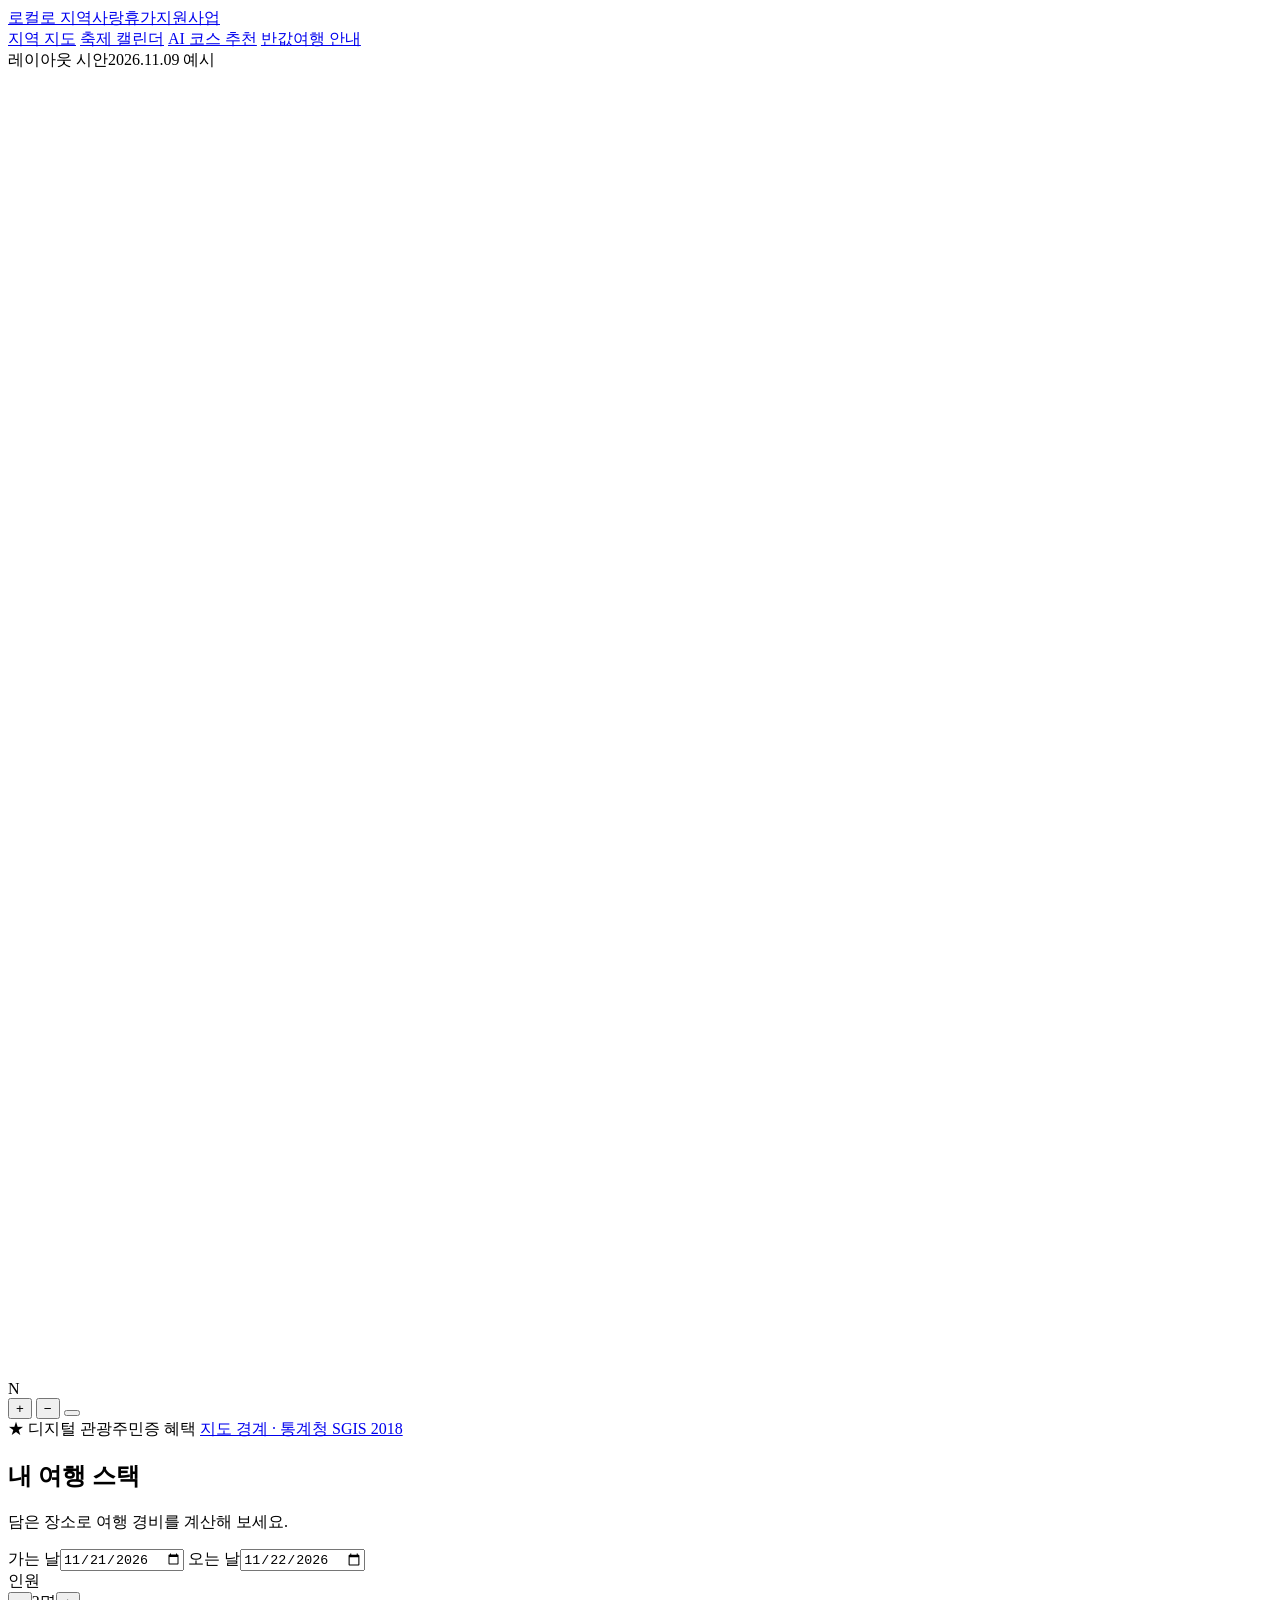
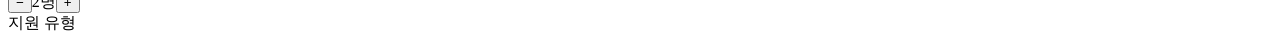
==== index.html @ 5d589da8 "Initialize Localo site" ====
<!doctype html>
<html lang="ko">
<head>
  <meta charset="utf-8">
  <meta name="viewport" content="width=device-width, initial-scale=1">
  <meta name="description" content="지역사랑휴가지원사업 대상 지역을 둘러보고 여행 경비를 계산하는 로컬로 레이아웃 시안">
  <title>로컬로 · 반값여행 지역 지도</title>
  <link rel="stylesheet" href="styles.css">
  <link rel="stylesheet" href="calendar.css">
  <script defer src="regions.js"></script>
  <script defer src="map-data.js"></script>
  <script defer src="calendar.js"></script>
  <script defer src="app.js"></script>
</head>
<body>
  <header class="site-header">
    <a class="brand" href="#map" aria-label="로컬로 홈">
      <span class="brand-mark" aria-hidden="true"><span></span></span>
      <span class="brand-name">로컬로</span>
      <span class="brand-caption">지역사랑휴가지원사업</span>
    </a>
    <nav class="navigation" aria-label="주 메뉴">
      <a href="#map" data-page="map" aria-current="page">지역 지도</a>
      <a href="#calendar" data-page="calendar">축제 캘린더</a>
      <a href="#route" data-page="route">AI 코스 추천</a>
      <a href="#guide" data-page="guide">반값여행 안내</a>
    </nav>
    <div class="header-note"><span class="draft">레이아웃 시안</span><span>2026.11.09 예시</span></div>
  </header>

  <main class="workspace" id="workspace">
    <aside class="panel region-panel" aria-label="지역과 장소">
      <div class="region-scroll" id="region-pane" tabindex="0"></div>
      <section class="tray" id="tray" aria-labelledby="tray-title"></section>
    </aside>

    <section class="panel center-panel" id="map-panel" aria-labelledby="map-title">
      <header class="map-header" id="map-header"></header>
      <div class="map-stage" id="map-stage">
        <div class="map-scene" id="map-scene">
          <svg class="map-geometry" id="map-geometry" viewBox="0 0 620 640" aria-hidden="true"></svg>
          <div class="map-markers" id="map-markers"></div>
        </div>
        <div class="compass" aria-hidden="true"><span>N</span><span class="compass-needle"></span></div>
        <div class="map-controls" aria-label="지도 크기 조절">
          <button type="button" data-action="zoom-in" aria-label="지도 확대">+</button>
          <button type="button" data-action="zoom-out" aria-label="지도 축소">−</button>
          <button type="button" data-action="reset-map" aria-label="전국 지도"><span class="icon-holder" data-icon="focus"></span></button>
        </div>
      </div>
      <footer class="map-footer">
        <span><span class="tourism-star" aria-hidden="true">★</span> 디지털 관광주민증 혜택</span>
        <a href="https://github.com/southkorea/southkorea-maps/blob/master/kostat/2018/json/LICENSE.md" target="_blank" rel="noreferrer">지도 경계 · 통계청 SGIS 2018</a>
      </footer>
    </section>

    <section class="panel trip-panel" id="trip-panel" aria-labelledby="trip-title">
      <header class="trip-head">
        <div>
          <h2 id="trip-title">내 여행 스택</h2>
          <p>담은 장소로 여행 경비를 계산해 보세요.</p>
        </div>
        <span class="head-icon icon-holder" data-icon="bag"></span>
      </header>
      <div class="trip-scroll" id="trip-scroll">
        <div class="trip-fields">
          <label>가는 날<input type="date" id="start-date" value="2026-11-21" required></label>
          <label>오는 날<input type="date" id="end-date" value="2026-11-22" min="2026-11-21" required></label>
          <div><span class="field-label">인원</span><div class="stepper"><button type="button" data-action="people" data-delta="-1" aria-label="인원 줄이기">−</button><output id="people-label">2명</output><button type="button" data-action="people" data-delta="1" aria-label="인원 늘리기">+</button></div></div>
          <div><span class="field-label">지원 유형</span><div class="segmented" id="support-options" aria-label="지원 유형"></div></div>
        </div>
        <div id="trip-items"></div>
      </div>
      <div class="trip-summary" id="trip-summary" aria-live="polite"></div>
    </section>
  </main>

  <main class="secondary" id="secondary" hidden></main>
</body>
</html>
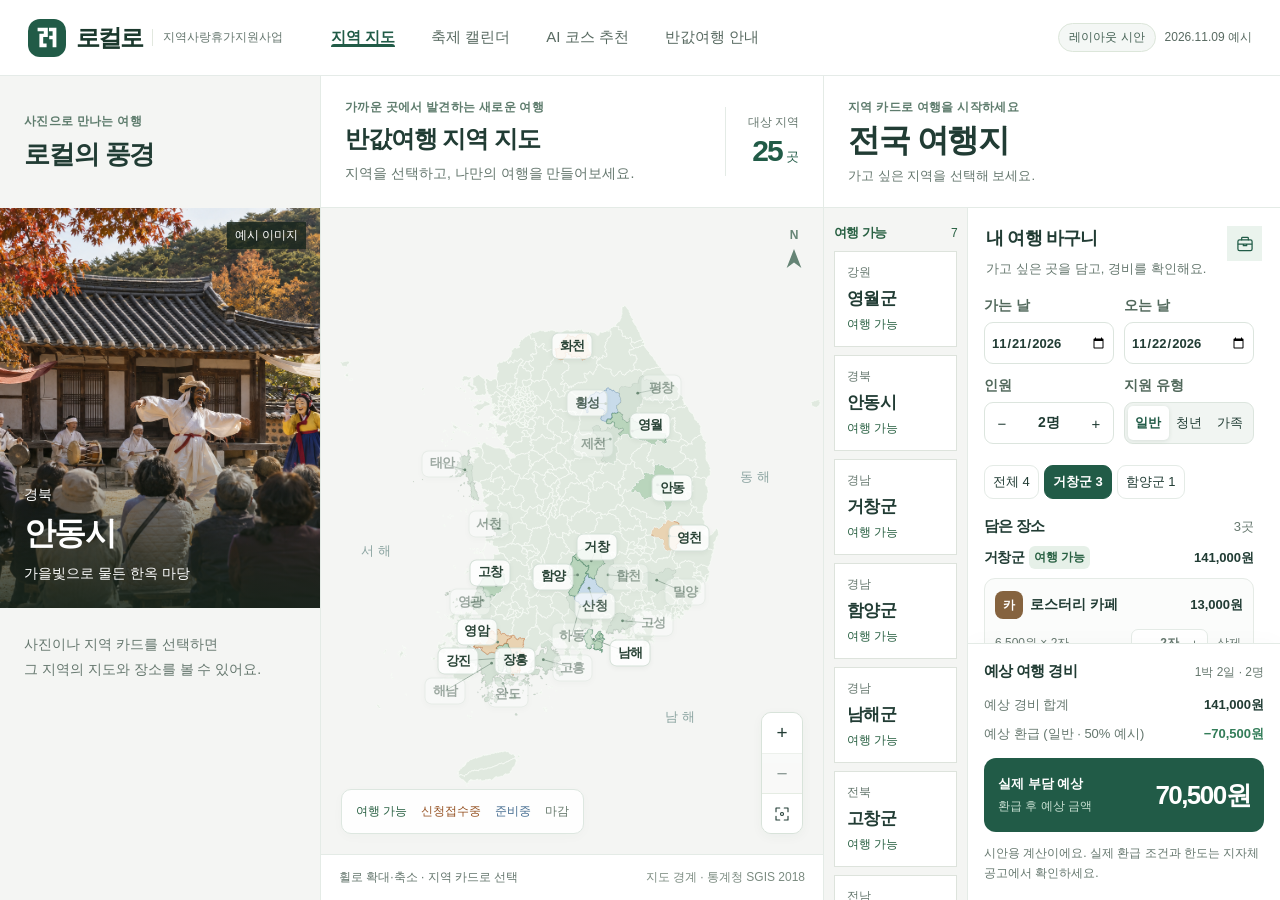
==== commit a1515acc: "Redesign regional map with photo panel and status-sorted destination cards Add map-only wheel zoom w" ====
--- a/index.html
+++ b/index.html
@@ -7,12 +7,15 @@
   <title>로컬로 · 반값여행 지역 지도</title>
   <link rel="stylesheet" href="styles.css">
   <link rel="stylesheet" href="calendar.css">
+  <link rel="stylesheet" href="map.css">
   <script defer src="regions.js"></script>
+  <script defer src="region-photos.js"></script>
   <script defer src="map-data.js"></script>
   <script defer src="calendar.js"></script>
   <script defer src="app.js"></script>
 </head>
-<body>
+<body data-page="map">
+  <a class="skip-link" href="#map-title">지도로 바로가기</a>
   <header class="site-header">
     <a class="brand" href="#map" aria-label="로컬로 홈">
       <span class="brand-mark" aria-hidden="true"><span></span></span>
@@ -29,9 +32,12 @@
   </header>
 
   <main class="workspace" id="workspace">
-    <aside class="panel region-panel" aria-label="지역과 장소">
-      <div class="region-scroll" id="region-pane" tabindex="0"></div>
-      <section class="tray" id="tray" aria-labelledby="tray-title"></section>
+    <aside class="panel photo-panel" aria-labelledby="photo-title">
+      <div class="photo-scroll" id="photo-scroll">
+        <header class="photo-heading"><span class="panel-eyebrow">사진으로 만나는 여행</span><h2 id="photo-title">로컬의 풍경</h2></header>
+        <div class="photo-gallery" id="photo-gallery"></div>
+        <div id="region-content"></div>
+      </div>
     </aside>
 
     <section class="panel center-panel" id="map-panel" aria-labelledby="map-title">
@@ -42,6 +48,12 @@
           <div class="map-markers" id="map-markers"></div>
         </div>
         <div class="compass" aria-hidden="true"><span>N</span><span class="compass-needle"></span></div>
+        <div class="map-legend" aria-label="지역 신청 상태">
+          <span class="travel">여행 가능</span>
+          <span class="open">신청접수중</span>
+          <span class="soon">준비중</span>
+          <span class="closed">마감</span>
+        </div>
         <div class="map-controls" aria-label="지도 크기 조절">
           <button type="button" data-action="zoom-in" aria-label="지도 확대">+</button>
           <button type="button" data-action="zoom-out" aria-label="지도 축소">−</button>
@@ -49,16 +61,23 @@
         </div>
       </div>
       <footer class="map-footer">
-        <span><span class="tourism-star" aria-hidden="true">★</span> 디지털 관광주민증 혜택</span>
+        <span>휠로 확대·축소 · 지역 카드로 선택</span>
         <a href="https://github.com/southkorea/southkorea-maps/blob/master/kostat/2018/json/LICENSE.md" target="_blank" rel="noreferrer">지도 경계 · 통계청 SGIS 2018</a>
       </footer>
     </section>
 
+    <section class="selected-region" id="selected-region" aria-labelledby="selected-region-name" aria-live="polite"></section>
+
+    <aside class="panel region-panel" aria-label="진행 상황별 지역 선택">
+      <div class="region-scroll" id="region-pane" tabindex="0"></div>
+    </aside>
+
     <section class="panel trip-panel" id="trip-panel" aria-labelledby="trip-title">
       <header class="trip-head">
         <div>
-          <h2 id="trip-title">내 여행 스택</h2>
-          <p>담은 장소로 여행 경비를 계산해 보세요.</p>
+          <span class="panel-eyebrow">나만의 여행 계획</span>
+          <h2 id="trip-title">내 여행 바구니</h2>
+          <p>가고 싶은 곳을 담고, 경비를 확인해요.</p>
         </div>
         <span class="head-icon icon-holder" data-icon="bag"></span>
       </header>
@@ -66,10 +85,11 @@
         <div class="trip-fields">
           <label>가는 날<input type="date" id="start-date" value="2026-11-21" required></label>
           <label>오는 날<input type="date" id="end-date" value="2026-11-22" min="2026-11-21" required></label>
-          <div><span class="field-label">인원</span><div class="stepper"><button type="button" data-action="people" data-delta="-1" aria-label="인원 줄이기">−</button><output id="people-label">2명</output><button type="button" data-action="people" data-delta="1" aria-label="인원 늘리기">+</button></div></div>
-          <div><span class="field-label">지원 유형</span><div class="segmented" id="support-options" aria-label="지원 유형"></div></div>
+          <div><span class="field-label" id="people-title">인원</span><div class="stepper" role="group" aria-labelledby="people-title"><button type="button" data-action="people" data-delta="-1" aria-label="인원 줄이기">−</button><output id="people-label">2명</output><button type="button" data-action="people" data-delta="1" aria-label="인원 늘리기">+</button></div></div>
+          <div><span class="field-label">지원 유형</span><div class="segmented" id="support-options" role="group" aria-label="지원 유형"></div></div>
         </div>
         <div id="trip-items"></div>
+        <section class="tray" id="tray" aria-labelledby="tray-title"></section>
       </div>
       <div class="trip-summary" id="trip-summary" aria-live="polite"></div>
     </section>
--- a/styles.css
+++ b/styles.css
@@ -0,0 +1,250 @@
+:root {
+  color-scheme: light;
+  font-family: "Pretendard", "Apple SD Gothic Neo", "Malgun Gothic", sans-serif;
+  color: #20332c;
+  background: #f1f3ee;
+  --ink: #20332c;
+  --muted: #586a61;
+  --green: #235542;
+  --line: #e2e8df;
+  --surface: #fff;
+  --food: #a95131;
+  --stay: #4a668e;
+  --cafe: #85633f;
+  --spot: #377259;
+}
+
+* { box-sizing: border-box; }
+body { margin: 0; min-width: 320px; }
+button, input, select { font: inherit; }
+button, a, input, select { -webkit-tap-highlight-color: transparent; }
+button { cursor: pointer; color: inherit; }
+button:disabled { cursor: default; opacity: .48; }
+a { color: inherit; text-decoration: none; }
+button:focus-visible, a:focus-visible, input:focus-visible, select:focus-visible, [tabindex]:focus-visible {
+  outline: 2px solid #377c5e;
+  outline-offset: 3px;
+}
+[hidden] { display: none !important; }
+h1, h2, h3, p { margin: 0; }
+h1, h2, h3 { letter-spacing: -.05em; }
+.icon-holder { display: inline-grid; place-items: center; flex: none; }
+.icon-holder svg { width: 18px; height: 18px; display: block; }
+
+.site-header {
+  min-height: 68px; padding: 0 23px; display: flex; align-items: center; gap: 35px;
+  background: var(--surface); border-bottom: 1px solid var(--line);
+}
+.brand { display: flex; align-items: center; gap: 9px; flex: none; }
+.brand-mark { display: grid; place-items: center; width: 34px; height: 34px; border-radius: 8px; background: var(--green); }
+.brand-mark span { width: 20px; height: 23px; background: #fff; clip-path: polygon(3% 8%, 54% 8%, 54% 48%, 31% 48%, 31% 76%, 48% 76%, 48% 92%, 12% 92%, 12% 34%, 34% 34%, 34% 23%, 3% 23%, 3% 8%, 97% 8%, 97% 92%, 78% 92%, 78% 58%, 61% 58%, 61% 42%, 78% 42%, 78% 23%, 60% 23%, 60% 8%); }
+.brand-name { color: #1b392d; font-size: 21px; font-weight: 800; letter-spacing: -.085em; }
+.brand-caption { border-left: 1px solid var(--line); padding-left: 10px; color: var(--muted); font-size: 12px; }
+.navigation { display: flex; align-items: center; gap: 3px; }
+.navigation a { padding: 9px 12px; border-radius: 8px; white-space: nowrap; color: var(--muted); font-size: 14px; }
+.navigation a:hover { background: #f1f5ef; }
+.navigation a[aria-current] { background: #e4eee6; color: #214f3c; font-weight: 700; }
+.header-note { margin-left: auto; display: flex; align-items: center; gap: 9px; color: var(--muted); white-space: nowrap; font-size: 12px; }
+.draft { border: 1px solid #dce6da; border-radius: 6px; background: #f4f7f1; color: #486457; padding: 4px 7px; font-weight: 700; }
+
+.workspace {
+  display: grid; grid-template-columns: minmax(240px, 270px) minmax(0, 1fr) minmax(292px, 320px);
+  gap: 12px; padding: 14px;
+  height: calc(100vh - 68px); min-height: 625px;
+}
+.panel { min-width: 0; min-height: 0; background: var(--surface); border: 1px solid #dee6dd; border-radius: 15px; overflow: hidden; }
+.region-panel, .trip-panel, .center-panel { display: flex; flex-direction: column; }
+.region-scroll, .trip-scroll { min-height: 0; flex: 1; overflow: auto; scrollbar-width: thin; scrollbar-color: #c5d1c8 transparent; }
+.region-top { padding: 17px 14px 10px; background: white; position: sticky; top: 0; z-index: 2; }
+.region-top h2, .trip-head h2 { font-size: 19px; line-height: 1.42; }
+.section-heading { display: flex; align-items: center; justify-content: space-between; gap: 8px; }
+.count-label { font-size: 13px; color: var(--muted); white-space: nowrap; }
+.count-label b { color: var(--green); }
+.filter-group { display: flex; flex-wrap: wrap; gap: 5px; margin-top: 11px; }
+.chip { display: inline-flex; align-items: center; gap: 5px; min-height: 30px; border: 1px solid var(--line); border-radius: 7px; padding: 4px 7px; background: #fff; white-space: nowrap; font-size: 13px; }
+.chip:hover { background: #f1f5ef; }
+.chip[aria-pressed="true"] { border-color: var(--green); color: var(--green); font-weight: 700; background: #eff5ef; }
+.status-dot { display: inline-block; flex: none; width: 7px; height: 7px; border-radius: 50%; background: var(--status); }
+.open { --status: #b76432; --status-text: #8c461e; --status-bg: #f8ede2; --map-fill: #efd6b9; }
+.soon { --status: #547ba8; --status-text: #3c648d; --status-bg: #edf3fa; --map-fill: #ccdced; }
+.closed { --status: #7b8a81; --status-text: #58685e; --status-bg: #eef1ee; --map-fill: #dce5da; }
+.region-list { padding: 1px 10px 12px 14px; }
+.province { margin: 8px 0 10px; }
+.province h3 { padding: 3px 4px; font-size: 13px; color: #64776a; }
+.region-row { display: flex; align-items: center; gap: 7px; text-align: left; width: 100%; min-height: 38px; border: 0; border-radius: 7px; padding: 5px 5px; background: transparent; }
+.region-row:hover { background: #f2f6f0; }
+.region-name { font-size: 14px; font-weight: 700; white-space: nowrap; letter-spacing: -.04em; }
+.tourism-star { color: #9a6c19; font-size: .8em; }
+.new-region { color: #64776a; white-space: nowrap; font-size: 11px; }
+.status-label { margin-left: auto; white-space: nowrap; color: var(--status-text); background: var(--status-bg); font-size: 11px; font-weight: 700; line-height: 1.4; border-radius: 5px; padding: 3px 5px; }
+.tray { border-top: 1px solid var(--line); padding: 12px 14px; background: #fafbf8; }
+.tray h2 { font-size: 15px; }
+.tray-content { display: flex; flex-direction: column; gap: 8px; margin-top: 9px; max-height: 108px; overflow: auto; scrollbar-width: thin; }
+.tray-row { display: grid; grid-template-columns: 50px minmax(0,1fr); align-items: start; gap: 6px; }
+.tray-region { background: #eaf0e8; border: 0; border-radius: 6px; padding: 4px; font-size: 12px; font-weight: 700; white-space: nowrap; }
+.tray-region:hover { background: #dbeadf; }
+.tray-region span { color: var(--green); }
+.tray-places { display: flex; flex-wrap: wrap; gap: 4px; }
+.tray-place { display: inline-flex; align-items: center; gap: 4px; border: 1px solid var(--line); border-radius: 5px; padding: 1px 2px 1px 5px; background: #fff; white-space: nowrap; font-size: 11px; }
+.tray-place button { border: 0; padding: 0 2px; background: transparent; color: var(--muted); font-size: 14px; }
+.place-dot { flex: none; width: 6px; height: 6px; border-radius: 50%; background: var(--category); }
+.food { --category: var(--food); }
+.stay { --category: var(--stay); }
+.cafe { --category: var(--cafe); }
+.spot { --category: var(--spot); }
+
+.map-header { flex: none; display: flex; align-items: center; justify-content: space-between; min-height: 70px; padding: 12px 17px; gap: 11px; border-bottom: 1px solid var(--line); }
+.map-header h1 { font-size: clamp(19px, 2vw, 24px); line-height: 1.26; }
+.map-header p { margin-top: 4px; color: var(--muted); font-size: 13px; }
+.map-badge { border-radius: 8px; background: #edf4eb; border: 1px solid #e2eae0; padding: 7px 9px; white-space: nowrap; color: var(--green); font-size: 13px; }
+.map-badge b { font-size: 16px; }
+.map-stage { container-type: size; position: relative; overflow: hidden; min-height: 0; flex: 1; background-color: #edf3f0; background-image: radial-gradient(#d4e3da 0.7px, transparent 0.7px); background-size: 15px 15px; }
+.map-scene { position: absolute; top: 50%; left: 50%; width: min(100cqw, 96.875cqh); aspect-ratio: 620 / 640; transform: translate(-50%, -50%); }
+.map-geometry, .map-markers { position: absolute; inset: 0; width: 100%; height: 100%; overflow: visible; }
+.district { fill: #dfe8dc; stroke: #f5f8f3; stroke-width: .95; vector-effect: non-scaling-stroke; }
+.district.target { fill: var(--map-fill); stroke: var(--status); stroke-opacity: .53; stroke-width: 1; }
+.district.target.closed { stroke-opacity: .25; }
+.district.selected { fill: #c7dfce; stroke: #3d7357; stroke-opacity: 1; stroke-width: 1.7; }
+.map-lines { pointer-events: none; }
+.map-leader { stroke: #789586; stroke-width: 1; vector-effect: non-scaling-stroke; }
+.map-anchor { fill: #608170; }
+.sea-label { fill: #728b80; letter-spacing: .2em; font-size: 14px; }
+.map-marker {
+  position: absolute; transform: translate(-50%, -50%); display: flex; gap: 4px; align-items: center; min-height: 23px;
+  border: 1px solid #d5ded5; border-radius: 7px; padding: 2px 5px;
+  background: #fff; box-shadow: 0 2px 4px #2d5a3b13; white-space: nowrap;
+  font-size: 12px; line-height: 1.2; font-weight: 750; letter-spacing: -.05em;
+}
+.map-marker .status-dot { width: 6px; height: 6px; }
+.map-marker:hover, .map-marker:focus-visible { z-index: 3; border-color: var(--green); background: #f1f9f0; }
+.map-marker.active { border-color: #3b7659; background: #f5fcf4; z-index: 2; }
+.map-marker.place { min-height: 29px; padding: 3px 7px 3px 4px; }
+.map-marker.place .category-icon { width: 21px; height: 21px; }
+.area-label { position: absolute; top: 57%; left: 50%; transform: translateX(-50%); color: #658676; font-size: 20px; font-weight: 750; white-space: nowrap; }
+.compass { position: absolute; top: 14px; right: 16px; display: grid; justify-items: center; gap: 4px; color: #547265; font-weight: 750; font-size: 11px; }
+.compass-needle { width: 18px; height: 19px; background: #49705d; clip-path: polygon(50% 0, 91% 100%, 50% 71%, 9% 100%); }
+.map-controls { position: absolute; bottom: 12px; right: 12px; display: grid; border: 1px solid #d6e0d6; border-radius: 8px; overflow: hidden; box-shadow: 0 3px 9px #24493415; }
+.map-controls button { display: grid; place-items: center; width: 34px; height: 34px; font-size: 19px; border: 0; background: white; }
+.map-controls button + button { border-top: 1px solid #e5ece3; }
+.map-controls button:hover { background: #f1f7ef; }
+.map-controls button:focus-visible { outline-offset: -3px; }
+.map-footer { min-height: 36px; padding: 7px 12px; display: flex; justify-content: space-between; align-items: center; gap: 6px; border-top: 1px solid var(--line); color: var(--muted); font-size: 11px; }
+.map-footer a:hover { text-decoration: underline; }
+.mobile-details { display: none; }
+
+.trip-head { display: flex; justify-content: space-between; align-items: center; padding: 14px 13px 10px; }
+.trip-head p { margin-top: 3px; color: var(--muted); font-size: 12px; }
+.head-icon { width: 33px; height: 33px; border-radius: 8px; background: #edf4eb; color: var(--green); }
+.trip-scroll { padding: 1px 12px 13px; }
+.trip-fields { display: grid; grid-template-columns: repeat(2, minmax(0,1fr)); gap: 8px; margin-bottom: 13px; }
+.trip-fields label, .field-label { display: block; font-size: 13px; color: var(--muted); }
+.trip-fields input, .stepper, .segmented { border: 1px solid var(--line); border-radius: 7px; background: #fbfcfa; width: 100%; height: 34px; margin-top: 4px; }
+.trip-fields input { display: block; min-width: 0; padding: 3px 6px; color: var(--ink); font-size: 13px; }
+.stepper, .segmented { display: flex; align-items: center; justify-content: space-between; }
+.stepper button, .segmented button { border: none; background: transparent; min-height: 28px; border-radius: 5px; }
+.stepper button { width: 29px; font-size: 15px; }
+.stepper button:hover, .segmented button:hover { background: #ecf1e9; }
+.stepper output { font-size: 13px; font-weight: 750; white-space: nowrap; }
+.segmented { padding: 2px; }
+.segmented button { flex: 1; padding: 2px; font-size: 12px; }
+.segmented button[aria-pressed="true"] { background: var(--green); color: #fff; font-weight: 750; }
+.breakdown { display: flex; height: 6px; overflow: hidden; border-radius: 7px; background: #e8eee6; }
+.breakdown span { background: var(--category); }
+.category-totals { display: flex; gap: 5px 8px; flex-wrap: wrap; margin: 6px 0 11px; font-size: 11px; color: var(--muted); }
+.category-totals span { display: inline-flex; align-items: center; gap: 3px; white-space: nowrap; }
+.category-totals b { color: var(--ink); }
+.trip-tabs { display: flex; flex-wrap: wrap; gap: 4px; margin-bottom: 8px; }
+.trip-tabs .chip { font-size: 12px; }
+.trip-tabs .chip[aria-pressed="true"] { background: var(--green); color: #fff; }
+.basket-card { background: #f5f7f3; border: 1px solid var(--line); border-radius: 9px; padding: 8px; }
+.basket-card + .basket-card { margin-top: 7px; }
+.basket-card h3 { font-size: 14px; }
+.basket-heading { display: flex; align-items: center; justify-content: space-between; gap: 5px; margin-bottom: 6px; font-size: 13px; }
+.basket-heading .status-label { margin-left: 0; }
+.basket-item { background: white; border: 1px solid #e8ede6; border-radius: 7px; padding: 6px; }
+.basket-item + .basket-item { margin-top: 5px; }
+.item-title, .item-meta { display: flex; align-items: center; gap: 5px; font-size: 13px; }
+.item-title .item-price { margin-left: auto; white-space: nowrap; }
+.category-icon { display: inline-grid; place-items: center; width: 23px; height: 23px; flex: none; color: white; background: var(--category); border-radius: 6px; font-weight: 750; font-size: 12px; }
+.item-meta { margin-top: 5px; justify-content: space-between; color: var(--muted); font-size: 11px; gap: 3px; }
+.item-controls { display: flex; align-items: center; gap: 2px; }
+.stepper.mini { display: inline-flex; margin: 0; height: 24px; width: auto; gap: 3px; }
+.stepper.mini button { width: 20px; min-height: 18px; font-size: 13px; }
+.stepper.mini output { font-size: 11px; }
+.delete-item { border: none; background: none; color: var(--muted); padding: 2px 0 2px 3px; font-size: 11px; white-space: nowrap; }
+.delete-item:hover { color: #9a4632; }
+.trip-summary { flex: none; padding: 10px 12px; border-top: 1px solid var(--line); background: #fbfcfa; }
+.trip-summary dl, .region-facts dl { margin: 0; display: grid; gap: 5px; }
+.trip-summary dl > div, .region-facts dl > div { display: flex; justify-content: space-between; gap: 7px; font-size: 12px; }
+.trip-summary dt, .region-facts dt { color: var(--muted); }
+.trip-summary dd, .region-facts dd { margin: 0; text-align: right; font-weight: 700; }
+.trip-summary .discount { color: var(--green); }
+.total { display: flex; align-items: center; justify-content: space-between; padding: 8px 10px; margin-top: 8px; border-radius: 8px; background: #e7f0e7; color: #214f3c; font-size: 13px; }
+.total output { font-size: 22px; font-weight: 800; letter-spacing: -.06em; }
+.fine-print { margin-top: 6px; color: var(--muted); font-size: 11px; line-height: 1.5; }
+.empty { padding: 10px 0; font-size: 13px; color: var(--muted); line-height: 1.55; }
+
+.region-detail { padding: 14px; }
+.text-button { border: 0; background: transparent; padding: 4px 0; color: var(--green); font-size: 13px; font-weight: 700; }
+.text-button:hover { text-decoration: underline; }
+.detail-name { display: flex; align-items: center; gap: 6px; margin: 8px 0 3px; }
+.detail-name h2 { font-size: 23px; }
+.detail-name .status-label { margin-left: 0; }
+.detail-meta { color: var(--muted); font-size: 12px; }
+.region-facts { padding: 10px; margin-top: 11px; background: #f3f7f1; border: 1px solid #e1eadf; border-radius: 8px; }
+.region-facts h3 { font-size: 15px; margin-bottom: 7px; }
+.region-facts .text-button { display: inline-block; margin-top: 6px; }
+.places-heading { margin-top: 14px; }
+.places-heading h3 { font-size: 15px; }
+.place-row { display: flex; align-items: center; gap: 6px; padding: 8px 0; border-bottom: 1px solid var(--line); }
+.place-row.selected { background: #eef5ec; }
+.place-info { flex: 1; min-width: 0; }
+.place-info b { display: block; font-size: 13px; }
+.place-info span { font-size: 11px; color: var(--muted); }
+.place-add { flex: none; background: #eaf3e9; border: 1px solid #e0e9dc; color: var(--green); border-radius: 6px; padding: 4px 6px; font-size: 12px; white-space: nowrap; }
+.place-add:hover { background: #dcebdc; }
+
+.secondary { max-width: 970px; margin: 24px auto; padding: 0 15px 22px; }
+.secondary-header { padding: 23px; border: 1px solid var(--line); background: #e5eee4; border-radius: 14px; }
+.secondary-header h1 { font-size: 28px; }
+.secondary-header p { color: #4c6557; margin-top: 6px; line-height: 1.55; }
+.secondary-body { display: grid; gap: 9px; margin-top: 12px; }
+.secondary-card { background: white; border: 1px solid var(--line); border-radius: 10px; padding: 16px; }
+.secondary-card h2 { font-size: 18px; }
+.secondary-card p { margin-top: 7px; color: var(--muted); line-height: 1.6; }
+.secondary-card ol { padding-left: 24px; margin-bottom: 0; line-height: 1.8; }
+
+@media (max-width: 1080px) {
+  .site-header { gap: 14px; padding-inline: 13px; }
+  .brand-caption, .header-note > :last-child { display: none; }
+  .workspace { grid-template-columns: 225px minmax(0, 1fr) 270px; gap: 8px; padding: 9px; }
+  .new-region { display: none; }
+  .map-marker { font-size: 11px; gap: 3px; padding-inline: 4px; }
+}
+@media (max-width: 880px) {
+  .workspace { height: auto; min-height: 0; grid-template-columns: minmax(0, 1fr) minmax(0, 1fr); }
+  .center-panel { grid-column: 1 / -1; grid-row: 1; }
+  .map-stage { height: clamp(430px, 80vw, 610px); flex: none; }
+  .region-scroll { max-height: 460px; }
+  .trip-scroll { max-height: 390px; }
+  .mobile-details { display: inline-block; }
+}
+@media (max-width: 560px) {
+  .site-header { min-height: auto; flex-wrap: wrap; gap: 7px; padding: 8px 9px; }
+  .brand-mark { width: 30px; height: 30px; }
+  .navigation { order: 3; width: 100%; gap: 1px; justify-content: space-between; }
+  .navigation a { padding: 6px 5px; font-size: 12px; }
+  .workspace { grid-template-columns: minmax(0,1fr); gap: 7px; padding: 7px; }
+  .map-header { min-height: 58px; padding: 8px 9px; }
+  .map-header p { font-size: 12px; }
+  .map-stage { height: clamp(360px, 109vw, 460px); }
+  .map-marker { font-size: 10px; min-height: 17px; gap: 2px; }
+  .map-marker .status-dot { width: 5px; height: 5px; }
+  .map-controls { right: 6px; bottom: 7px; }
+  .map-controls button { height: 27px; width: 27px; }
+  .compass { right: 11px; }
+  .region-scroll { max-height: 350px; }
+}
+@media (max-width: 400px) {
+  .map-marker .tourism-star { display: none; }
+}
--- a/calendar.css
+++ b/calendar.css
@@ -0,0 +1,150 @@
+.secondary.calendar-page { max-width: 1280px; margin: 28px auto; padding: 0 20px 30px; }
+.calendar-intro { display: flex; align-items: end; justify-content: space-between; gap: 8px 18px; margin-bottom: 20px; }
+.calendar-intro h1 { font-size: clamp(26px, 3.1vw, 36px); line-height: 1.2; }
+.calendar-intro .calendar-demo { flex: none; color: var(--muted); font-size: 12px; line-height: 1.5; }
+.calendar-layout { display: grid; grid-template-columns: minmax(0, 1fr) minmax(256px, 314px); gap: 15px; align-items: start; }
+.calendar-board, .calendar-details { min-width: 0; border: 1px solid var(--line); border-radius: 14px; background: white; }
+.calendar-board { container-type: inline-size; }
+.calendar-header { padding: 15px 16px 12px; border-bottom: 1px solid var(--line); }
+.calendar-toolbar, .calendar-month, .calendar-month-buttons, .calendar-filters, .calendar-types { display: flex; align-items: center; }
+.calendar-toolbar { justify-content: space-between; gap: 8px; }
+.calendar-month { gap: 12px; }
+.calendar-month h2 { font-size: clamp(18px, 2.1vw, 25px); white-space: nowrap; }
+.calendar-month-buttons { gap: 4px; }
+.calendar-month-buttons button {
+  display: grid; place-items: center; width: 34px; height: 32px;
+  border: 1px solid var(--line); border-radius: 7px; background: white;
+}
+.calendar-month-buttons button:hover, .calendar-today:hover { background: #edf4ec; }
+.calendar-chevron { width: 7px; height: 7px; border-left: 1.5px solid currentColor; border-bottom: 1.5px solid currentColor; transform: translateX(1px) rotate(45deg); }
+.calendar-chevron.next { transform: translateX(-1px) rotate(225deg); }
+.calendar-today { padding-inline: 11px; }
+.calendar-filters { justify-content: space-between; flex-wrap: wrap; gap: 8px 16px; margin-top: 12px; }
+.calendar-region { display: flex; gap: 6px; align-items: center; font-size: 13px; font-weight: 700; }
+.calendar-region select {
+  appearance: none; min-width: 123px; min-height: 33px; padding: 4px 25px 4px 8px;
+  border: 1px solid var(--line); border-radius: 7px; background-color: #fbfcfa;
+  background-image: linear-gradient(45deg, transparent 50%, #52695c 50%), linear-gradient(135deg, #52695c 50%, transparent 50%);
+  background-position: right 12px center, right 8px center; background-size: 4px 4px; background-repeat: no-repeat;
+  color: var(--ink); font-weight: 400;
+}
+.calendar-types { flex-wrap: wrap; gap: 5px; }
+.application { --cal-tone: #54745e; --cal-ink: #294133; --cal-fill: #e9efe8; --cal-line: #d0ddd0; --cal-band: #b9cdbb; }
+.travel { --cal-tone: #59738a; --cal-ink: #2c4155; --cal-fill: #ebeff3; --cal-line: #d0dbe4; --cal-band: #bfcedb; }
+.event { --cal-tone: #a77355; --cal-ink: #5f3a28; --cal-fill: #f6eee8; --cal-line: #e8d9ce; --cal-band: #dfc6b6; }
+.calendar-type {
+  display: inline-flex; align-items: center; gap: 5px; min-height: 32px; padding: 4px 7px;
+  border: 1px solid var(--line); border-radius: 7px; color: var(--muted); white-space: nowrap;
+  cursor: pointer; font-size: 13px;
+}
+.calendar-type:has(:checked) { border-color: var(--cal-line); background: var(--cal-fill); color: var(--cal-ink); }
+.calendar-type input { margin: 0; width: 14px; height: 14px; accent-color: var(--cal-tone); cursor: pointer; }
+
+.calendar-body {
+  --calendar-gutter: 12px;
+  --calendar-seam: #e5e1d9;
+  --calendar-band-top: 30px;
+  --calendar-band-bottom: 4px;
+  --calendar-day-size: calc((100cqw - 2 * var(--calendar-gutter) - 1px) / 7);
+  padding: 5px var(--calendar-gutter) var(--calendar-gutter);
+}
+.calendar-weekdays, .calendar-week, .calendar-week-bars { display: grid; grid-template-columns: repeat(7, minmax(0, 1fr)); gap: 0; }
+.calendar-grid { display: grid; gap: 0; border-block-start: 1px solid var(--calendar-seam); border-inline-start: 1px solid var(--calendar-seam); }
+.calendar-week { position: relative; }
+.calendar-weekdays { padding: 7px 0 7px 1px; color: var(--muted); font-size: 13px; font-weight: 700; text-align: center; }
+.calendar-weekdays span:first-child { color: #9c492b; }
+.calendar-weekdays span:last-child { color: #385e86; }
+.calendar-day, .calendar-blank {
+  position: relative; display: block; width: 100%; min-width: 0; min-height: 0; aspect-ratio: 1;
+  margin: 0; padding: 0; border: 0; border-radius: 0; background: #fbfaf6;
+  border-inline-end: 1px solid var(--calendar-seam); border-block-end: 1px solid var(--calendar-seam);
+}
+.calendar-blank { background: #f4f1eb; }
+.calendar-day { overflow: hidden; text-align: left; }
+.calendar-day:hover { background: #f4f4ed; }
+.calendar-day[aria-pressed="true"] { background: #edf2e9; box-shadow: inset 0 0 0 1px #6d8774; }
+.calendar-day:focus-visible { outline-offset: -3px; }
+.calendar-day-top { position: absolute; top: 5px; left: 5px; display: flex; align-items: center; gap: 3px; }
+.calendar-day-number {
+  min-width: 23px; width: fit-content; height: 23px; display: grid; place-items: center;
+  padding-inline: 3px; border-radius: 5px; color: var(--ink); font-size: 15px; font-weight: 800;
+  font-variant-numeric: tabular-nums;
+}
+.calendar-day[aria-current] .calendar-day-number { color: white; background: var(--green); }
+.calendar-event-start { width: 6px; height: 6px; border-radius: 50%; background: var(--cal-tone); }
+.calendar-week-bars {
+  position: absolute; z-index: 1; inset: var(--calendar-band-top) 0 auto;
+  width: 100%;
+  height: min(calc(var(--calendar-band-count) * 18px), max(0px, calc(var(--calendar-day-size) - var(--calendar-band-top) - var(--calendar-band-bottom))));
+  grid-template-rows: repeat(var(--calendar-band-count), minmax(0, 1fr));
+  pointer-events: none;
+}
+.calendar-band {
+  container: calendar-band / size;
+  display: flex; align-items: center; min-width: 0; min-height: 0; overflow: hidden;
+  padding: 0 5px; border-radius: 0; color: var(--cal-ink); background: var(--cal-band);
+  box-shadow: inset 0 -1px color-mix(in srgb, var(--cal-band), var(--cal-ink) 18%);
+}
+.calendar-band-label {
+  min-width: 0; overflow: hidden; text-overflow: ellipsis; white-space: nowrap; font-size: 12px; line-height: 1; font-weight: 700;
+}
+@container calendar-band (max-height: 15px) {
+  .calendar-band-label { font-size: 10px; }
+}
+@container calendar-band (max-height: 9px) {
+  .calendar-band-label { visibility: hidden; }
+}
+
+.calendar-details { overflow: hidden; }
+.calendar-detail-header { display: flex; align-items: baseline; justify-content: space-between; gap: 5px; padding: 15px; border-bottom: 1px solid var(--line); }
+.calendar-detail-header h2 { font-size: clamp(17px, 2vw, 21px); line-height: 1.25; }
+.calendar-detail-header > span { flex: none; color: var(--muted); font-size: 12px; }
+.calendar-detail-content { display: grid; gap: 15px; padding: 14px; }
+.calendar-detail-group h3 { display: flex; align-items: center; gap: 6px; font-size: 14px; color: var(--cal-ink); }
+.calendar-swatch { flex: none; width: 7px; height: 7px; border-radius: 50%; background: var(--cal-tone); }
+.calendar-detail-group ul, .calendar-tooltip ul { list-style: none; padding: 0; margin: 7px 0 0; display: grid; gap: 5px; }
+.calendar-detail-item { padding: 8px 9px; border: 1px solid var(--cal-line); border-radius: 8px; background: var(--cal-fill); }
+.calendar-detail-item.event { background: #fffaf5; }
+.calendar-detail-row { display: flex; align-items: baseline; justify-content: space-between; gap: 4px; }
+.calendar-detail-row h4 { margin: 0; font-size: 14px; line-height: 1.35; word-break: keep-all; }
+.calendar-phase { color: var(--cal-ink); font-size: 11px; font-weight: 750; text-align: right; }
+.calendar-period, .calendar-location, .calendar-empty { color: var(--muted); font-size: 13px; line-height: 1.5; margin-top: 3px; }
+.calendar-photo { position: relative; margin: 0 0 8px; }
+.calendar-photo img { display: block; width: 100%; height: auto; aspect-ratio: 16 / 9; object-fit: cover; border-radius: 5px; }
+.calendar-photo figcaption { position: absolute; right: 5px; bottom: 5px; background: #201b17db; color: white; border-radius: 4px; padding: 3px 5px; font-size: 10px; }
+
+.calendar-tooltip {
+  z-index: 10; position: fixed; width: min(270px, calc(100vw - 16px)); padding: 10px 12px;
+  border: 1px solid #d4e2d6; border-radius: 9px; background: #fff; box-shadow: 0 5px 20px #223b2e21;
+}
+.calendar-tooltip > strong { font-size: 14px; }
+.calendar-tooltip li { display: flex; align-items: baseline; gap: 7px; }
+.calendar-tooltip li div { display: grid; gap: 2px; }
+.calendar-tooltip li b { font-size: 12px; }
+.calendar-tooltip li div span, .calendar-tooltip p { color: var(--muted); font-size: 12px; }
+.calendar-tooltip p { margin-top: 6px; }
+
+@container (max-width: 750px) {
+  .calendar-body { --calendar-band-top: 26px; --calendar-band-bottom: 3px; }
+  .calendar-day-top { top: 4px; left: 4px; }
+  .calendar-day-number { min-width: 20px; height: 20px; font-size: 13px; }
+}
+@media (max-width: 760px) {
+  .secondary.calendar-page { margin: 18px auto; padding-inline: 10px; }
+  .calendar-layout { grid-template-columns: minmax(0, 1fr); gap: 9px; }
+  .calendar-intro { margin-bottom: 12px; }
+  .calendar-detail-item { max-width: 100%; }
+  .calendar-photo { max-width: 420px; }
+}
+@container (max-width: 420px) {
+  .calendar-header { padding: 10px 9px 8px; }
+  .calendar-body {
+    --calendar-gutter: 7px;
+    --calendar-band-top: 21px;
+    --calendar-band-bottom: 3px;
+  }
+  .calendar-day-top { top: 2px; left: 2px; gap: 2px; }
+  .calendar-day-number { min-width: 18px; height: 17px; font-size: 12px; }
+  .calendar-event-start { width: 5px; height: 5px; }
+  .calendar-type { font-size: 11px; padding-inline: 4px; gap: 2px; }
+}
--- a/map.css
+++ b/map.css
@@ -0,0 +1,321 @@
+/* The map workspace has its own visual system; other pages retain their styles. */
+body[data-page="map"] {
+  background: #f4f5f3;
+  color: #213c34;
+  -webkit-font-smoothing: antialiased;
+}
+
+.skip-link { position: fixed; z-index: 20; top: 8px; left: 16px; padding: 12px 18px; border-radius: 8px; background: #173f33; color: white; transform: translateY(-160%); }
+.skip-link:focus { transform: translateY(0); }
+body:not([data-page="map"]) .skip-link { display: none; }
+
+body[data-page="map"] .site-header { min-height: 76px; padding-inline: 28px; gap: 36px; border-color: #e5ebe8; }
+body[data-page="map"] .brand { gap: 10px; }
+body[data-page="map"] .brand-mark { width: 38px; height: 38px; border-radius: 12px; background: #215b47; }
+body[data-page="map"] .brand-name { font-size: 24px; }
+body[data-page="map"] .brand-caption { color: #65766e; }
+body[data-page="map"] .navigation { align-self: stretch; gap: 12px; }
+body[data-page="map"] .navigation a { display: flex; align-items: center; position: relative; padding: 0 12px; border-radius: 0; font-size: 15px; }
+body[data-page="map"] .navigation a[aria-current] { background: transparent; color: #215b47; }
+body[data-page="map"] .navigation a[aria-current]::after { content: ""; position: absolute; inset: auto 12px 0; height: 3px; border-radius: 3px 3px 0 0; background: #215b47; }
+body[data-page="map"] .navigation a:hover { background: #f6f9f7; }
+body[data-page="map"] .draft { border-radius: 20px; padding: 5px 10px; background: #f4f7f5; font-weight: 500; }
+
+.workspace {
+  --ink: #213c34;
+  --muted: #65776e;
+  --green: #215b47;
+  --line: #e4ebe6;
+  grid-template-columns: minmax(240px, 25vw) minmax(0, 1fr) 144px 312px;
+  grid-template-rows: 132px minmax(0, 1fr);
+  gap: 0;
+  padding: 0;
+  height: calc(100dvh - 76px);
+  min-height: 800px;
+}
+.workspace .panel { border: 0; border-radius: 0; box-shadow: none; }
+.workspace .photo-panel { grid-column: 1; grid-row: 1 / 3; }
+.workspace .center-panel { grid-column: 2; grid-row: 1 / 3; }
+.workspace .selected-region { grid-column: 3 / 5; grid-row: 1; }
+.workspace .region-panel { grid-column: 3; grid-row: 2; border-right: 1px solid var(--line); }
+.workspace .trip-panel { grid-column: 4; grid-row: 2; }
+.workspace .panel-eyebrow { display: block; margin-bottom: 7px; color: #5e7c6d; font-size: .75rem; font-weight: 700; letter-spacing: .025em; line-height: 1.5; }
+.workspace .panel-description { margin-top: 7px; color: var(--muted); font-size: .875rem; line-height: 1.6; word-break: keep-all; }
+.workspace h1, .workspace h2, .workspace h3, .workspace h4 { letter-spacing: -.045em; word-break: keep-all; }
+.workspace button { transition: background-color 140ms ease, border-color 140ms ease, box-shadow 140ms ease; }
+.workspace button:focus-visible, .workspace a:focus-visible, .workspace input:focus-visible { outline-color: #215b47; }
+.workspace .region-scroll, .workspace .trip-scroll { scrollbar-color: #cedbd2 transparent; scrollbar-gutter: stable; }
+.workspace .chip { min-height: 38px; padding: 7px 11px; border-radius: 9px; font-size: .875rem; }
+.workspace .chip[aria-pressed="true"] { background: var(--green); border-color: var(--green); color: #fff; }
+
+/* Photos and selected destination */
+.workspace .photo-panel { display: flex; min-width: 0; background: #f4f5f3; }
+.workspace .photo-scroll { flex: 1; min-height: 0; overflow: auto; scrollbar-width: thin; scrollbar-color: #ced4cc transparent; }
+.workspace .photo-heading { display: flex; flex-direction: column; justify-content: center; min-height: 132px; padding: 22px 24px; }
+.workspace .photo-heading h2 { font-size: 1.625rem; }
+.workspace .photo-gallery { display: grid; gap: 1px; }
+.workspace .promotion-photo { position: relative; display: block; width: 100%; overflow: hidden; padding: 0; border: 0; border-radius: 0; text-align: left; background: #28382e; color: #fff; }
+.workspace .promotion-photo img { display: block; width: 100%; aspect-ratio: 4 / 5; object-fit: cover; }
+.workspace .promotion-photo:focus-visible { outline-offset: -4px; outline-color: #fff; }
+.workspace .promotion-caption { position: absolute; inset: auto 0 0; display: grid; gap: 7px; padding: 55px 24px 24px; background: linear-gradient(transparent, #17251cdc); pointer-events: none; }
+.workspace .promotion-caption > span { font-size: .875rem; line-height: 1.5; }
+.workspace .promotion-caption strong { font-size: 2rem; letter-spacing: -.05em; }
+.workspace .photo-example { position: absolute; top: 14px; right: 14px; padding: 5px 8px; background: #17251ccc; font-size: .75rem; }
+.workspace .photo-placeholder { display: flex; flex-direction: column; justify-content: center; min-height: 330px; aspect-ratio: 4 / 5; padding: 28px; background: #e6e9e3; color: #647268; }
+.workspace .photo-placeholder > span { font-size: .875rem; }
+.workspace .photo-placeholder strong { margin-top: 12px; font-size: 1.375rem; line-height: 1.5; word-break: keep-all; }
+.workspace .photo-placeholder p { margin-top: 10px; font-size: .875rem; }
+.workspace .photo-intro { padding: 24px; color: var(--muted); font-size: .875rem; line-height: 1.8; }
+.workspace .selected-region { display: flex; align-items: center; justify-content: space-between; gap: 16px; min-width: 0; padding: 20px 24px; border-bottom: 1px solid var(--line); background: #fff; }
+.workspace .selected-region h2 { font-size: clamp(1.875rem, 2.5vw, 2.75rem); line-height: 1.2; }
+.workspace .selected-region .panel-eyebrow { margin-bottom: 5px; }
+.workspace .selected-region-meta { display: flex; margin-top: 8px; color: var(--muted); font-size: .8125rem; }
+.workspace .selected-region-meta .status-label { margin-left: 0; border-radius: 0; }
+.workspace .selected-region > .text-button { flex-shrink: 0; }
+
+/* Persistent destination cards, ordered by program status */
+.workspace .region-panel { background: #f4f5f3; }
+.workspace .region-scroll { padding: 16px 10px; scrollbar-gutter: auto; }
+.workspace .region-card-group + .region-card-group { margin-top: 22px; }
+.workspace .region-card-group h3 { display: flex; align-items: center; justify-content: space-between; gap: 5px; margin-bottom: 9px; color: var(--status-text); font-size: .8125rem; }
+.workspace .region-card-group h3 > span { font-size: .75rem; font-weight: 400; }
+.workspace .region-cards { display: grid; gap: 8px; }
+.workspace .region-card { display: flex; flex-direction: column; align-items: flex-start; gap: 6px; min-width: 0; min-height: 96px; padding: 12px; border: 1px solid #dde3dc; border-radius: 0; background: #fff; text-align: left; }
+.workspace .region-card strong { font-size: 1.0625rem; font-weight: 700; letter-spacing: -.04em; }
+.workspace .region-card-province { color: var(--muted); font-size: .75rem; }
+.workspace .region-card-status { color: var(--status-text); font-size: .75rem; }
+.workspace .region-card.closed { opacity: .55; }
+.workspace .region-card:hover, .workspace .region-card:focus-visible { opacity: 1; border-color: var(--green); background: #fff; }
+.workspace .region-card[aria-pressed="true"] { opacity: 1; border-color: var(--green); box-shadow: inset 3px 0 var(--green); background: #eaf2ec; }
+.workspace .count-label { font-size: .75rem; }
+.workspace .status-label { padding: 4px 7px; border-radius: 6px; font-size: .75rem; font-weight: 600; }
+.workspace .travel { --status: #397859; --status-text: #286042; --status-bg: #e6f0e8; --map-fill: #b9d5bc; }
+.workspace .open { --status: #b96b36; --status-text: #945021; --status-bg: #fcf0e3; --map-fill: #e9d3b2; }
+.workspace .soon { --status: #5b83a6; --status-text: #456c90; --status-bg: #edf3fa; --map-fill: #c8dbea; }
+.workspace .closed { --status: #93a497; --status-text: #64776a; --status-bg: #edf2ee; --map-fill: #d4e1d5; }
+.workspace .tray { margin-top: 22px; padding: 16px 0 0; background: transparent; }
+.workspace .tray h2 { font-size: .875rem; }
+.workspace .tray-content { gap: 12px; max-height: 130px; margin-top: 13px; }
+.workspace .tray-row { grid-template-columns: 52px minmax(0, 1fr); gap: 7px; }
+.workspace .tray-region { min-height: 30px; padding: 5px; border-radius: 7px; background: #e5efe8; }
+.workspace .tray-place { padding: 3px 3px 3px 6px; border-radius: 6px; font-size: .75rem; }
+.workspace .tray-place button { min-width: 24px; min-height: 24px; font-size: 1rem; }
+
+/* Map canvas */
+.workspace .center-panel { border-inline: 1px solid var(--line); }
+.workspace .map-header { min-height: 132px; gap: 12px; padding: 20px 24px; }
+.workspace .map-heading { min-width: 0; }
+.workspace .map-header h1 { font-size: clamp(1.4rem, 1.9vw, 1.875rem); font-weight: 800; line-height: 1.35; }
+.workspace .map-header p { margin-top: 7px; font-size: .875rem; line-height: 1.55; word-break: keep-all; }
+.workspace .map-header-actions { display: flex; gap: 6px; flex-shrink: 0; }
+.workspace .map-badge { display: grid; gap: 3px; flex-shrink: 0; min-width: 74px; padding: 7px 0 7px 18px; border: 0; border-left: 1px solid var(--line); border-radius: 0; background: transparent; text-align: right; font-size: .8125rem; }
+.workspace .map-badge > span:first-child { color: var(--muted); font-size: .75rem; }
+.workspace .map-badge b { margin-right: 4px; font-size: 1.875rem; line-height: 1.15; letter-spacing: -.06em; }
+.workspace .map-stage { background: #f4f5f3; }
+.workspace .district { fill: #e0e9df; stroke: #f8fbf7; stroke-width: .8; }
+.workspace .district.target { fill: var(--map-fill); stroke: var(--status); stroke-width: 1; }
+.workspace .district.selected { fill: #b8d7bf; stroke: #3d7357; stroke-width: 1.8; }
+.workspace .map-leader { stroke: #8ca393; stroke-opacity: .8; }
+.workspace .map-anchor { fill: #6c8b76; }
+.workspace .sea-label { position: absolute; transform: translate(-50%, -50%); color: #8ba4a1; font-size: 13px; letter-spacing: .35em; white-space: nowrap; pointer-events: none; user-select: none; }
+.workspace .map-marker { min-height: 27px; padding: 4px 7px; gap: 4px; border: 1px solid #cedbd1; border-radius: 7px; box-shadow: 0 2px 5px #2343310d; color: #2a4437; font-size: .8125rem; font-weight: 700; letter-spacing: -.04em; }
+.workspace .map-marker:hover, .workspace .map-marker:focus-visible, .workspace .map-marker.active { border-color: var(--green); background: #fff; box-shadow: 0 3px 10px #23433126; }
+.workspace .map-marker[data-action="region"] { background: rgb(255 255 255 / .82); border-color: rgb(206 219 209 / .82); transition: opacity 140ms ease, color 140ms ease, background-color 140ms ease, border-color 140ms ease, box-shadow 140ms ease; }
+.workspace .map-marker.soon { background: rgb(255 255 255 / .65); border-color: rgb(206 219 209 / .65); color: rgb(42 68 55 / .8); }
+.workspace .map-marker.closed { opacity: .42; }
+.workspace .map-marker[data-action="region"]:is(:hover, :focus-visible) { opacity: 1; color: #2a4437; background: #fff; border-color: var(--green); z-index: 3; }
+.workspace .map-marker.place { min-height: 38px; padding: 6px 10px 6px 6px; gap: 7px; font-size: .875rem; }
+.workspace .map-marker.place.active { background: #e6f2e9; }
+.workspace .compass { top: 20px; right: 20px; gap: 7px; color: #658475; font-size: .75rem; }
+.workspace .compass-needle { background: #658475; }
+.workspace .map-legend { position: absolute; bottom: 20px; left: 20px; display: flex; flex-wrap: wrap; gap: 14px; max-width: calc(100% - 96px); padding: 11px 14px; border: 1px solid #dde7e0; border-radius: 10px; background: #ffffffed; box-shadow: 0 3px 12px #23433106; }
+.workspace .map-legend > span { display: inline-flex; align-items: center; padding: 2px 0; color: var(--status-text); font-size: .75rem; }
+.workspace .map-controls { right: 20px; bottom: 20px; border-color: #d8e3da; border-radius: 10px; box-shadow: 0 3px 12px #2343310a; }
+.workspace .map-controls button { width: 40px; height: 40px; }
+.workspace .map-footer { min-height: 46px; padding: 12px 18px; gap: 10px; flex-wrap: wrap; font-size: .75rem; }
+.workspace .map-footer a { color: #7b8b80; }
+
+/* Trip planner */
+.workspace .trip-head { align-items: flex-start; gap: 8px; padding: 18px; }
+.workspace .trip-head .panel-eyebrow { display: none; }
+.workspace .trip-head h2 { font-size: 1.125rem; }
+.workspace .trip-head p { margin-top: 7px; font-size: .8125rem; line-height: 1.6; word-break: keep-all; }
+.workspace .head-icon { width: 35px; height: 35px; margin-top: 0; border-radius: 0; background: #eaf3ed; }
+.workspace .head-icon svg { width: 20px; height: 20px; }
+.workspace .trip-scroll { padding: 0 16px 18px; }
+.workspace .trip-fields { gap: 13px 10px; margin-bottom: 21px; }
+.workspace .trip-fields label, .workspace .field-label { font-size: .875rem; font-weight: 600; color: #52695c; }
+.workspace .trip-fields input, .workspace .trip-fields .stepper, .workspace .segmented { height: 42px; margin-top: 7px; border-color: #dce5de; border-radius: 9px; background: #fff; }
+.workspace .trip-fields input { padding: 6px; font-size: .8125rem; font-variant-numeric: tabular-nums; }
+.workspace .trip-fields .stepper button { width: 34px; min-height: 36px; }
+.workspace .stepper output { font-size: .875rem; }
+.workspace .segmented { padding: 3px; background: #f1f5f2; }
+.workspace .segmented button { min-height: 34px; font-size: .8125rem; }
+.workspace .segmented button[aria-pressed="true"] { background: white; color: var(--green); box-shadow: 0 1px 4px #244e3420; }
+.workspace .breakdown { height: 5px; }
+.workspace .category-totals { display: grid; grid-template-columns: repeat(2, minmax(0, 1fr)); gap: 7px 9px; margin: 11px 0 17px; font-size: .75rem; }
+.workspace .category-totals span { gap: 4px; }
+.workspace .category-totals b { margin-left: auto; font-size: .75rem; font-weight: 600; font-variant-numeric: tabular-nums; }
+.workspace .cost-details { margin-top: 18px; border-top: 1px solid var(--line); }
+.workspace .cost-details summary { display: flex; align-items: center; justify-content: space-between; min-height: 44px; color: var(--muted); cursor: pointer; font-size: .8125rem; list-style: none; }
+.workspace .cost-details summary::-webkit-details-marker { display: none; }
+.workspace .cost-details summary::after { content: "+"; font-size: 1.125rem; }
+.workspace .cost-details[open] summary::after { content: "−"; }
+.workspace .cost-details summary:focus-visible { outline: 2px solid var(--green); outline-offset: 2px; }
+.workspace .cost-details .category-totals { margin-bottom: 0; }
+.workspace .trip-tabs { gap: 5px; margin-bottom: 18px; }
+.workspace .trip-tabs .chip { min-height: 34px; padding: 5px 8px; font-size: .8125rem; }
+.workspace .basket-section-heading { display: flex; justify-content: space-between; align-items: center; margin: 0 0 10px; }
+.workspace .basket-section-heading h3 { font-size: .9375rem; }
+.workspace .basket-section-heading > span { color: var(--muted); font-size: .8125rem; }
+.workspace .basket-card { padding: 0; border: 0; border-radius: 0; background: transparent; }
+.workspace .basket-card + .basket-card { margin-top: 20px; }
+.workspace .basket-heading { flex-wrap: wrap; gap: 5px; margin-bottom: 9px; font-size: .8125rem; }
+.workspace .basket-heading h4 { margin: 0; font-size: .875rem; }
+.workspace .basket-heading > strong { margin-left: auto; font-size: .8125rem; }
+.workspace .basket-heading .status-label { padding: 3px 5px; font-size: .75rem; }
+.workspace .basket-item { padding: 12px 10px; border: 1px solid #e5ebe6; border-radius: 11px; background: #fbfcfb; }
+.workspace .basket-item + .basket-item { margin-top: 8px; }
+.workspace .item-title { display: grid; grid-template-columns: 28px minmax(0, 1fr) auto; gap: 7px; font-size: .875rem; }
+.workspace .item-title strong { min-width: 0; line-height: 1.4; word-break: keep-all; overflow-wrap: anywhere; font-weight: 600; }
+.workspace .item-title .item-price { font-size: .8125rem; font-variant-numeric: tabular-nums; }
+.workspace .category-icon { width: 28px; height: 28px; border-radius: 8px; font-size: .75rem; }
+.workspace .item-meta { align-items: flex-start; gap: 6px; flex-wrap: wrap; margin-top: 10px; font-size: .75rem; }
+.workspace .item-meta > span { line-height: 28px; }
+.workspace .item-controls { margin-left: auto; gap: 7px; }
+.workspace .stepper.mini { height: 29px; border-radius: 7px; background: white; }
+.workspace .stepper.mini button { width: 25px; min-height: 25px; }
+.workspace .stepper.mini output { font-size: .75rem; }
+.workspace .delete-item { min-height: 29px; padding: 2px; font-size: .75rem; }
+.workspace .trip-summary { padding: 18px 16px 16px; background: #fff; box-shadow: 0 -5px 18px #233f3304; }
+.workspace .summary-heading { display: flex; justify-content: space-between; align-items: baseline; gap: 6px; margin-bottom: 14px; }
+.workspace .summary-heading h3 { font-size: .9375rem; }
+.workspace .summary-heading > span { color: var(--muted); font-size: .75rem; }
+.workspace .trip-summary dl { gap: 9px; }
+.workspace .trip-summary dl > div { align-items: baseline; font-size: .8125rem; line-height: 1.5; }
+.workspace .trip-summary dd { flex-shrink: 0; font-variant-numeric: tabular-nums; }
+.workspace .trip-summary .discount { color: #337d59; }
+.workspace .total { flex-wrap: wrap; gap: 8px; margin-top: 15px; padding: 17px 14px; border-radius: 12px; background: #215b47; color: white; }
+.workspace .total > span { font-size: .8125rem; font-weight: 600; }
+.workspace .total small { display: block; margin-top: 5px; color: #c9e0d3; font-size: .75rem; font-weight: 400; }
+.workspace .total output { margin-left: auto; font-size: 1.625rem; line-height: 1.2; font-variant-numeric: tabular-nums; white-space: nowrap; }
+.workspace .fine-print { margin-top: 12px; font-size: .75rem; line-height: 1.65; word-break: keep-all; }
+.workspace .basket-empty { padding: 25px 8px; border: 1px dashed #d7e3d9; border-radius: 12px; text-align: center; background: #f8fbf9; }
+.workspace .basket-empty > span { display: grid; place-items: center; width: 40px; height: 40px; margin: 0 auto 12px; border-radius: 50%; background: #e6f0e9; color: var(--green); font-size: 1.5rem; }
+.workspace .basket-empty h3 { font-size: .9375rem; }
+.workspace .basket-empty p { margin-top: 8px; color: var(--muted); font-size: .875rem; line-height: 1.65; }
+
+/* Selected region */
+.workspace .region-detail { padding: 24px; background: #fff; }
+.workspace .region-information { margin-top: 24px; border-top: 1px solid var(--line); }
+.workspace .region-information summary { padding-block: 16px; cursor: pointer; font-size: .875rem; font-weight: 600; }
+.workspace .region-information summary:focus-visible { outline: 2px solid var(--green); outline-offset: 2px; }
+.workspace .text-button { min-height: 34px; font-size: .875rem; }
+.workspace .detail-name { flex-wrap: wrap; margin-top: 19px; }
+.workspace .detail-name h2 { font-size: 1.75rem; }
+.workspace .detail-meta { margin-top: 7px; font-size: .75rem; line-height: 1.6; }
+.workspace .region-facts { margin-top: 0; padding: 13px 11px; border-radius: 0; background: #f4f5f3; }
+.workspace .region-facts h3 { margin-bottom: 12px; font-size: .9375rem; }
+.workspace .region-facts dl { gap: 10px; }
+.workspace .region-facts dl > div { font-size: .8125rem; line-height: 1.5; }
+.workspace .region-facts dd { font-weight: 500; }
+.workspace .places-heading { margin-top: 0; }
+.workspace .places-heading h2 { font-size: 1.125rem; }
+.workspace .places-heading h3 { font-size: 1rem; }
+.workspace .places-heading .filter-group { gap: 5px; margin-block: 12px 7px; }
+.workspace .places-heading .chip { min-height: 34px; padding: 5px 9px; font-size: .8125rem; }
+.workspace .place-row { flex-wrap: wrap; gap: 8px; padding: 14px 0; }
+.workspace .place-row.selected { border-radius: 8px; outline: 5px solid #eef5ec; }
+.workspace .place-info b { font-size: .875rem; line-height: 1.4; word-break: keep-all; }
+.workspace .place-info span { display: block; margin-top: 4px; font-size: .75rem; }
+.workspace .place-add { min-height: 34px; padding: 6px 8px; border-radius: 8px; font-size: .8125rem; }
+.workspace .empty { padding-block: 18px; font-size: .875rem; line-height: 1.7; }
+
+@media (min-width: 1600px) {
+  .workspace { grid-template-columns: minmax(300px, 25vw) minmax(0, 1fr) 156px 340px; }
+  .workspace .trip-head { padding-inline: 22px; }
+  .workspace .trip-scroll, .workspace .trip-summary { padding-inline: 20px; }
+}
+
+@media (max-width: 1180px) {
+  body[data-page="map"] .site-header { gap: 20px; padding-inline: 20px; }
+  body[data-page="map"] .brand-caption { display: none; }
+  body[data-page="map"] .navigation { gap: 6px; }
+  .workspace { height: auto; min-height: 0; grid-template-columns: minmax(0, 1fr) minmax(300px, .65fr); grid-template-rows: 132px auto auto; }
+  .workspace .center-panel { grid-column: 1; grid-row: 1 / 3; border-left: 0; border-right: 1px solid var(--line); border-bottom: 1px solid var(--line); }
+  .workspace .selected-region { grid-column: 2; grid-row: 1; }
+  .workspace .region-panel { grid-column: 2; grid-row: 2; max-height: calc(clamp(480px, 64vw, 640px) + 46px); border-right: 0; border-bottom: 1px solid var(--line); }
+  .workspace .photo-panel { grid-column: 1; grid-row: 3; max-height: 800px; border-right: 1px solid var(--line); }
+  .workspace .trip-panel { grid-column: 2; grid-row: 3; max-height: 800px; }
+  .workspace .region-scroll { padding: 16px; }
+  .workspace .region-cards { grid-template-columns: repeat(2, minmax(0, 1fr)); }
+  .workspace .map-stage { height: clamp(480px, 64vw, 640px); flex: none; }
+  .workspace .map-header h1 { font-size: 1.75rem; }
+  .workspace .region-scroll, .workspace .trip-scroll { max-height: none; }
+  .workspace .mobile-details { display: inline-flex; }
+}
+
+@media (max-width: 760px) {
+  body[data-page="map"] .site-header { flex-wrap: wrap; min-height: auto; gap: 12px; padding: 14px 16px 0; }
+  body[data-page="map"] .brand-mark { width: 34px; height: 34px; }
+  body[data-page="map"] .brand-name { font-size: 23px; }
+  body[data-page="map"] .header-note { margin-left: auto; }
+  body[data-page="map"] .header-note > :last-child { display: none; }
+  body[data-page="map"] .navigation { order: 3; width: 100%; gap: 0; justify-content: space-between; }
+  body[data-page="map"] .navigation a { min-height: 46px; justify-content: center; padding: 0 8px; font-size: .875rem; }
+  .workspace .map-header { padding: 18px; }
+  .workspace .map-header h1 { font-size: 1.5rem; }
+  .workspace .trip-head { padding-inline: 14px; }
+  .workspace .trip-scroll, .workspace .trip-summary { padding-inline: 12px; }
+}
+
+@media (max-width: 760px) {
+  .workspace { grid-template-columns: minmax(0, 1fr); grid-template-rows: auto 260px auto auto auto; }
+  .workspace .selected-region { grid-column: 1; grid-row: 1; min-height: 132px; }
+  .workspace .region-panel { grid-column: 1; grid-row: 2; max-height: 260px; }
+  .workspace .center-panel { grid-column: 1; grid-row: 3; border-right: 0; }
+  .workspace .photo-panel { grid-column: 1; grid-row: 4; max-height: none; border-right: 0; border-bottom: 1px solid var(--line); }
+  .workspace .trip-panel { grid-column: 1; grid-row: 5; max-height: none; }
+  .workspace .photo-scroll { overflow: visible; }
+  .workspace .promotion-photo img { aspect-ratio: 4 / 3; }
+  .workspace .photo-placeholder { min-height: 260px; aspect-ratio: 4 / 3; }
+  .workspace .region-scroll { max-height: none; }
+  .workspace .trip-scroll { overflow: visible; }
+  .workspace .map-header { flex-wrap: wrap; min-height: 110px; padding: 18px 16px; }
+  .workspace .map-heading { flex: 1; }
+  .workspace .map-header .panel-eyebrow { font-size: .75rem; }
+  .workspace .map-header h1 { font-size: 1.375rem; }
+  .workspace .map-header p { font-size: .8125rem; }
+  .workspace .map-badge { min-width: 53px; padding-left: 10px; }
+  .workspace .map-badge b { font-size: 1.625rem; }
+  .workspace .map-header-actions { width: 100%; }
+  .workspace .map-stage { height: clamp(410px, 108vw, 600px); }
+  .workspace .map-marker { min-height: 22px; padding: 2px 4px; gap: 3px; font-size: .75rem; border-radius: 5px; }
+  .workspace .map-marker.place { min-height: 36px; font-size: .8125rem; }
+  .workspace .map-legend { bottom: 14px; left: 12px; gap: 9px; max-width: calc(100% - 68px); padding: 9px 10px; }
+  .workspace .map-legend > span { gap: 4px; }
+  .workspace .map-controls { bottom: 14px; right: 12px; }
+  .workspace .map-controls button { width: 36px; height: 38px; }
+  .workspace .compass { top: 14px; right: 16px; }
+  .workspace .map-footer { gap: 8px; padding: 12px 14px; }
+  .workspace .map-footer a { margin-left: auto; }
+  .workspace .region-detail, .workspace .trip-head { padding-inline: 18px; }
+  .workspace .trip-scroll, .workspace .trip-summary { padding-inline: 18px; }
+  .workspace .trip-fields input { font-size: 1rem; }
+  .workspace .trip-head p, .workspace .item-title { font-size: .875rem; }
+  .workspace .total output { font-size: 1.875rem; }
+}
+
+@media (max-width: 360px) {
+  body[data-page="map"] .navigation a { padding-inline: 4px; font-size: .8125rem; }
+  .workspace .map-header .panel-eyebrow { max-width: 170px; }
+  .workspace .map-badge { min-width: 46px; }
+  .workspace .map-header h1 { font-size: 1.25rem; }
+  .workspace .map-legend { gap: 7px; padding-inline: 8px; }
+  .workspace .map-legend > span { font-size: .6875rem; }
+  .workspace .trip-scroll, .workspace .trip-summary { padding-inline: 14px; }
+}
+
+@media (prefers-reduced-motion: reduce) {
+  .workspace button, .workspace .map-marker[data-action="region"] { transition: none; }
+}
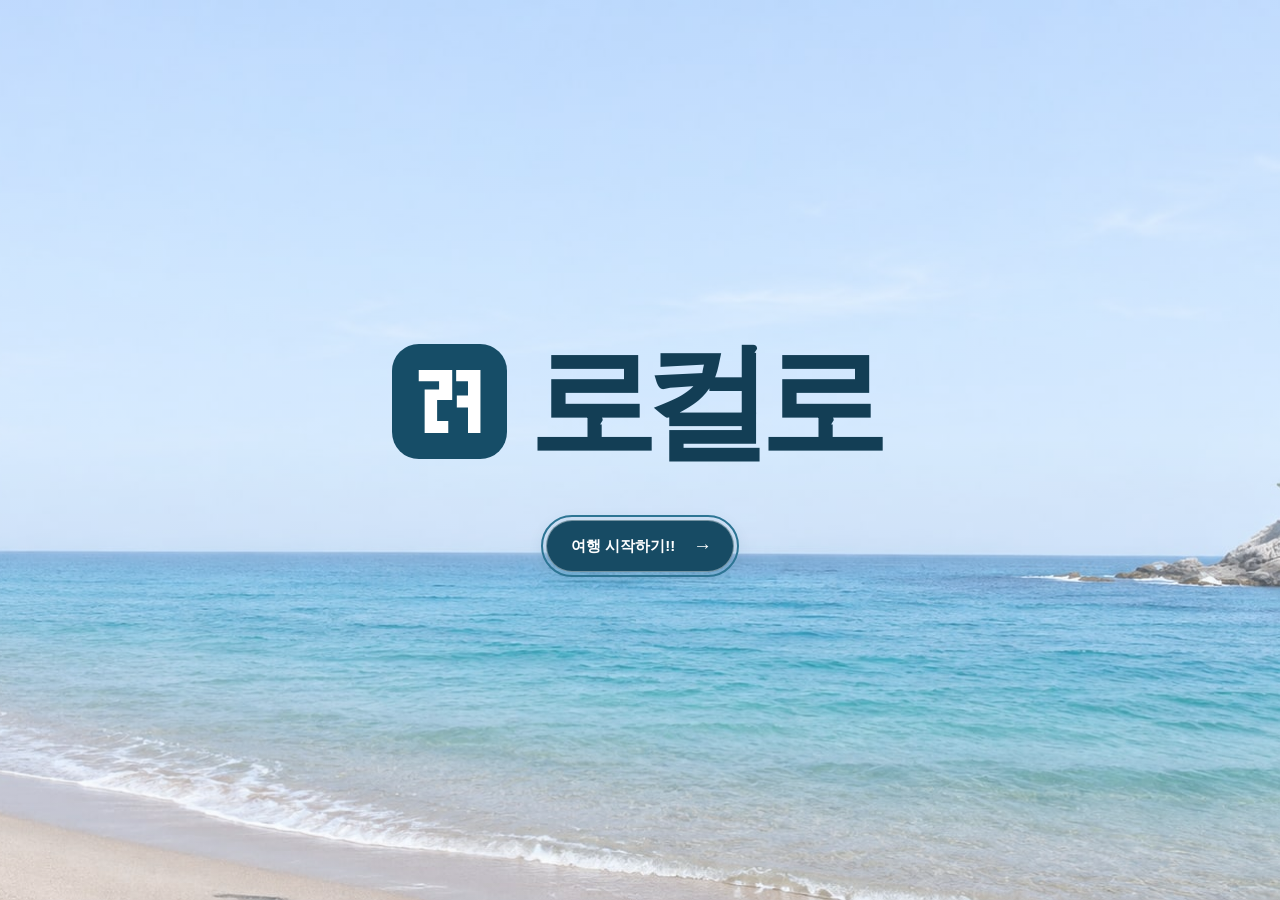
==== commit 5631dc25: "Update Localo travel map, place basket, and festival calendar" ====
--- a/index.html
+++ b/index.html
@@ -4,97 +4,111 @@
   <meta charset="utf-8">
   <meta name="viewport" content="width=device-width, initial-scale=1">
   <meta name="description" content="지역사랑휴가지원사업 대상 지역을 둘러보고 여행 경비를 계산하는 로컬로 레이아웃 시안">
-  <title>로컬로 · 반값여행 지역 지도</title>
+  <title>로컬로 · 반값여행</title>
   <link rel="stylesheet" href="styles.css">
+  <link rel="stylesheet" href="map.css">
+  <link rel="stylesheet" href="cart.css">
   <link rel="stylesheet" href="calendar.css">
-  <link rel="stylesheet" href="map.css">
+  <script defer src="intro.js"></script>
   <script defer src="regions.js"></script>
-  <script defer src="region-photos.js"></script>
   <script defer src="map-data.js"></script>
   <script defer src="calendar.js"></script>
   <script defer src="app.js"></script>
 </head>
-<body data-page="map">
-  <a class="skip-link" href="#map-title">지도로 바로가기</a>
+<body>
+  <dialog class="intro" id="intro" aria-labelledby="intro-title">
+    <div class="intro-content">
+      <h1 id="intro-title" class="intro-logo" aria-label="로컬로">
+        <span class="logo-half" aria-hidden="true"><span class="brand-mark"><span></span></span>로컬로</span>
+        <span class="logo-half" aria-hidden="true"><span class="brand-mark"><span></span></span>로컬로</span>
+      </h1>
+      <button type="button" id="start-travel" class="start-travel" autofocus>여행 시작하기!! <span aria-hidden="true">→</span></button>
+    </div>
+  </dialog>
   <header class="site-header">
-    <a class="brand" href="#map" aria-label="로컬로 홈">
+    <button class="brand" type="button" id="replay-intro" aria-label="로컬로 시작 화면 다시 보기" aria-haspopup="dialog">
       <span class="brand-mark" aria-hidden="true"><span></span></span>
       <span class="brand-name">로컬로</span>
-      <span class="brand-caption">지역사랑휴가지원사업</span>
-    </a>
+    </button>
     <nav class="navigation" aria-label="주 메뉴">
-      <a href="#map" data-page="map" aria-current="page">지역 지도</a>
-      <a href="#calendar" data-page="calendar">축제 캘린더</a>
-      <a href="#route" data-page="route">AI 코스 추천</a>
-      <a href="#guide" data-page="guide">반값여행 안내</a>
+      <a href="#map" data-page="map" aria-current="page">지도</a>
+      <a href="#planner" data-page="planner">플래너</a>
+      <a href="#calendar" data-page="calendar">캘린더</a>
+      <button type="button" disabled title="준비 중">반값여행 개요</button>
+      <button type="button" disabled title="준비 중">정보 모아보기</button>
     </nav>
-    <div class="header-note"><span class="draft">레이아웃 시안</span><span>2026.11.09 예시</span></div>
   </header>
 
   <main class="workspace" id="workspace">
-    <aside class="panel photo-panel" aria-labelledby="photo-title">
-      <div class="photo-scroll" id="photo-scroll">
-        <header class="photo-heading"><span class="panel-eyebrow">사진으로 만나는 여행</span><h2 id="photo-title">로컬의 풍경</h2></header>
-        <div class="photo-gallery" id="photo-gallery"></div>
-        <div id="region-content"></div>
-      </div>
+    <aside class="region-panel" id="region-list-panel" aria-label="지역 선택">
+      <div class="region-scroll" id="region-pane"></div>
     </aside>
+    <aside class="region-information" id="region-information" aria-labelledby="region-detail-name" hidden></aside>
 
     <section class="panel center-panel" id="map-panel" aria-labelledby="map-title">
       <header class="map-header" id="map-header"></header>
       <div class="map-stage" id="map-stage">
-        <div class="map-scene" id="map-scene">
-          <svg class="map-geometry" id="map-geometry" viewBox="0 0 620 640" aria-hidden="true"></svg>
-          <div class="map-markers" id="map-markers"></div>
+        <div class="national-map-area" id="national-map-area" aria-hidden="true"></div>
+        <div id="map-viewport" class="map-viewport" tabindex="0" role="region" aria-label="여행 지도" aria-describedby="map-gestures">
+          <div id="map-surface" class="map-surface">
+            <div class="map-scene" id="map-scene">
+              <svg class="map-geometry" id="map-geometry" viewBox="0 0 620 640" aria-hidden="true"></svg>
+              <div class="map-markers" id="map-markers"></div>
+            </div>
+          </div>
         </div>
         <div class="compass" aria-hidden="true"><span>N</span><span class="compass-needle"></span></div>
-        <div class="map-legend" aria-label="지역 신청 상태">
-          <span class="travel">여행 가능</span>
-          <span class="open">신청접수중</span>
-          <span class="soon">준비중</span>
-          <span class="closed">마감</span>
-        </div>
-        <div class="map-controls" aria-label="지도 크기 조절">
+        <div class="map-controls" role="group" aria-label="지도 크기 조절">
+          <button type="button" data-action="zoom-out" aria-label="지도 축소">−</button>
+          <output id="map-zoom" aria-label="현재 지도 확대율" aria-live="off">100%</output>
           <button type="button" data-action="zoom-in" aria-label="지도 확대">+</button>
-          <button type="button" data-action="zoom-out" aria-label="지도 축소">−</button>
-          <button type="button" data-action="reset-map" aria-label="전국 지도"><span class="icon-holder" data-icon="focus"></span></button>
         </div>
       </div>
       <footer class="map-footer">
-        <span>휠로 확대·축소 · 지역 카드로 선택</span>
+        <span><span class="tourism-star" aria-hidden="true">★</span> 디지털 관광주민증 혜택</span>
+        <span class="map-gestures" id="map-gestures"><span class="mouse-tip">Ctrl + 휠로 확대·축소 · 확대 후 휠로 이동하거나 스페이스바를 누르고 드래그</span><span class="touch-tip">＋·−로 확대·축소 · 확대한 지도를 밀어서 이동</span></span>
         <a href="https://github.com/southkorea/southkorea-maps/blob/master/kostat/2018/json/LICENSE.md" target="_blank" rel="noreferrer">지도 경계 · 통계청 SGIS 2018</a>
       </footer>
     </section>
 
-    <section class="selected-region" id="selected-region" aria-labelledby="selected-region-name" aria-live="polite"></section>
-
-    <aside class="panel region-panel" aria-label="진행 상황별 지역 선택">
-      <div class="region-scroll" id="region-pane" tabindex="0"></div>
-    </aside>
-
-    <section class="panel trip-panel" id="trip-panel" aria-labelledby="trip-title">
-      <header class="trip-head">
-        <div>
-          <span class="panel-eyebrow">나만의 여행 계획</span>
-          <h2 id="trip-title">내 여행 바구니</h2>
-          <p>가고 싶은 곳을 담고, 경비를 확인해요.</p>
+    <div class="cart-dock" id="cart-dock">
+      <button type="button" class="cart-toggle" id="cart-toggle" data-action="toggle-cart"
+        aria-controls="trip-panel" aria-expanded="false" aria-label="여행 일정표 열기">
+        <span class="icon-holder" data-icon="bag"></span><span class="cart-count" id="cart-count" hidden></span>
+      </button>
+      <section class="panel trip-panel" id="trip-panel" aria-labelledby="trip-title" inert aria-hidden="true">
+        <header class="trip-head">
+          <div><h2 id="trip-title">여행 일정표</h2><p id="trip-count"></p></div>
+          <a class="planner-link" href="#planner">플래너 열기 <span aria-hidden="true">↗</span></a>
+        </header>
+        <div class="trip-layout">
+          <section class="trip-places" aria-label="담은 장소"><div id="trip-items"></div></section>
+          <details class="trip-calculator" id="trip-calculator">
+            <summary>여행 설정과 경비</summary>
+            <section class="trip-settings" aria-labelledby="trip-settings-title">
+              <h3 id="trip-settings-title">여행 설정</h3>
+              <div class="trip-fields">
+                <label>가는 날<input type="date" id="start-date" required></label>
+                <label>오는 날<input type="date" id="end-date" required></label>
+                <div><span class="field-label">인원</span><div class="stepper"><button type="button" data-action="people" data-delta="-1" aria-label="인원 줄이기">−</button><output id="people-label">2명</output><button type="button" data-action="people" data-delta="1" aria-label="인원 늘리기">+</button></div></div>
+                <div><span class="field-label">지원 유형</span><div class="segmented" id="support-options" aria-label="지원 유형"></div></div>
+              </div>
+            </section>
+            <section class="trip-summary" id="trip-summary" aria-label="예상 여행 경비" aria-live="polite"></section>
+          </details>
         </div>
-        <span class="head-icon icon-holder" data-icon="bag"></span>
-      </header>
-      <div class="trip-scroll" id="trip-scroll">
-        <div class="trip-fields">
-          <label>가는 날<input type="date" id="start-date" value="2026-11-21" required></label>
-          <label>오는 날<input type="date" id="end-date" value="2026-11-22" min="2026-11-21" required></label>
-          <div><span class="field-label" id="people-title">인원</span><div class="stepper" role="group" aria-labelledby="people-title"><button type="button" data-action="people" data-delta="-1" aria-label="인원 줄이기">−</button><output id="people-label">2명</output><button type="button" data-action="people" data-delta="1" aria-label="인원 늘리기">+</button></div></div>
-          <div><span class="field-label">지원 유형</span><div class="segmented" id="support-options" role="group" aria-label="지원 유형"></div></div>
-        </div>
-        <div id="trip-items"></div>
-        <section class="tray" id="tray" aria-labelledby="tray-title"></section>
-      </div>
-      <div class="trip-summary" id="trip-summary" aria-live="polite"></div>
-    </section>
+        <footer class="trip-person-total">
+          <div><strong>1인당 예상 부담금</strong><small id="split-count"></small></div>
+          <output id="split-estimate" aria-live="polite">0원</output>
+        </footer>
+      </section>
+    </div>
   </main>
 
   <main class="secondary" id="secondary" hidden></main>
+  <main class="planner" id="planner-page" hidden>
+    <header class="planner-heading"><h1>여행 플래너</h1><a href="#map">지도로 돌아가기 <span aria-hidden="true">↗</span></a></header>
+  </main>
+  <div class="cart-announcement" id="cart-announcement" role="status"></div>
 </body>
 </html>
--- a/styles.css
+++ b/styles.css
@@ -1,12 +1,14 @@
 :root {
   color-scheme: light;
   font-family: "Pretendard", "Apple SD Gothic Neo", "Malgun Gothic", sans-serif;
-  color: #20332c;
-  background: #f1f3ee;
-  --ink: #20332c;
-  --muted: #586a61;
-  --green: #235542;
-  --line: #e2e8df;
+  color: #163c51;
+  background: #f1f8fb;
+  --ink: #163c51;
+  --muted: #536e7c;
+  --accent: #22617e;
+  --green: var(--accent);
+  --line: #d7e6eb;
+  --header-height: 100px;
   --surface: #fff;
   --food: #a95131;
   --stay: #4a668e;
@@ -22,7 +24,7 @@
 button:disabled { cursor: default; opacity: .48; }
 a { color: inherit; text-decoration: none; }
 button:focus-visible, a:focus-visible, input:focus-visible, select:focus-visible, [tabindex]:focus-visible {
-  outline: 2px solid #377c5e;
+  outline: 2px solid #2d7594;
   outline-offset: 3px;
 }
 [hidden] { display: none !important; }
@@ -32,27 +34,71 @@
 .icon-holder svg { width: 18px; height: 18px; display: block; }
 
 .site-header {
-  min-height: 68px; padding: 0 23px; display: flex; align-items: center; gap: 35px;
+  display: grid; justify-items: center; grid-template-rows: 56px 43px;
   background: var(--surface); border-bottom: 1px solid var(--line);
 }
-.brand { display: flex; align-items: center; gap: 9px; flex: none; }
+.brand { align-self: center; display: inline-flex; align-items: center; gap: 8px; border: 0; background: none; padding: 4px 10px; border-radius: 7px; }
 .brand-mark { display: grid; place-items: center; width: 34px; height: 34px; border-radius: 8px; background: var(--green); }
 .brand-mark span { width: 20px; height: 23px; background: #fff; clip-path: polygon(3% 8%, 54% 8%, 54% 48%, 31% 48%, 31% 76%, 48% 76%, 48% 92%, 12% 92%, 12% 34%, 34% 34%, 34% 23%, 3% 23%, 3% 8%, 97% 8%, 97% 92%, 78% 92%, 78% 58%, 61% 58%, 61% 42%, 78% 42%, 78% 23%, 60% 23%, 60% 8%); }
-.brand-name { color: #1b392d; font-size: 21px; font-weight: 800; letter-spacing: -.085em; }
-.brand-caption { border-left: 1px solid var(--line); padding-left: 10px; color: var(--muted); font-size: 12px; }
-.navigation { display: flex; align-items: center; gap: 3px; }
-.navigation a { padding: 9px 12px; border-radius: 8px; white-space: nowrap; color: var(--muted); font-size: 14px; }
-.navigation a:hover { background: #f1f5ef; }
-.navigation a[aria-current] { background: #e4eee6; color: #214f3c; font-weight: 700; }
-.header-note { margin-left: auto; display: flex; align-items: center; gap: 9px; color: var(--muted); white-space: nowrap; font-size: 12px; }
-.draft { border: 1px solid #dce6da; border-radius: 6px; background: #f4f7f1; color: #486457; padding: 4px 7px; font-weight: 700; }
+.brand-name { color: var(--ink); font-size: 25px; font-weight: 850; letter-spacing: -.095em; }
+.navigation { width: 100%; display: flex; justify-content: center; align-items: stretch; gap: clamp(4px, 2.8vw, 48px); border-top: 1px solid #eef4f6; }
+.navigation a, .navigation button { position: relative; display: grid; place-items: center; padding: 0 8px; border: none; white-space: nowrap; background: transparent; color: var(--muted); font-size: 14px; }
+.navigation a:hover { color: var(--accent); background: #f4f9fb; }
+.navigation a[aria-current] { color: var(--accent); font-weight: 750; }
+.navigation a[aria-current]::after { content: ''; position: absolute; inset: auto 6px 0; height: 3px; background: #5496b0; }
+.navigation button:disabled { color: #738795; opacity: .8; }
+.navigation a:focus-visible { outline-offset: -3px; }
+
+.intro {
+  position: fixed; inset: 0; width: 100%; height: 100%; height: 100dvh; max-width: none; max-height: none;
+  padding: 0; margin: 0; border: 0; color: #133e55; overflow: hidden;
+  background: #b9dce8 url("assets/coast.jpg") center / cover no-repeat;
+}
+.intro::before { content: ''; position: absolute; inset: 0; background: linear-gradient(180deg, #f6fbff55, #edf8ff80 49%, #e6f6fa22 75%); }
+.intro::backdrop { background: transparent; }
+.intro[open] { display: grid; place-items: center; }
+.intro-open { overflow: hidden; }
+.intro-content { position: relative; display: grid; justify-items: center; gap: clamp(24px, 5vh, 45px); padding: 20px; }
+.intro-logo { display: grid; font-size: clamp(66px, 10vw, 146px); font-weight: 900; line-height: 1.15; letter-spacing: -.095em; }
+.logo-half { display: inline-flex; align-items: center; gap: .16em; grid-area: 1 / 1; padding-right: .1em; clip-path: inset(0 50% 0 0); }
+.logo-half + .logo-half { clip-path: inset(0 0 0 50%); }
+.logo-half .brand-mark { width: .9em; height: .9em; border-radius: .21em; background: #164d67; }
+.logo-half .brand-mark span { width: 57%; height: 65%; }
+.start-travel { display: flex; align-items: center; gap: 18px; background: #174b64; color: white; border: 1px solid #ffffff66; border-radius: 30px; padding: 14px 21px 14px 24px; font-weight: 700; font-size: 15px; box-shadow: 0 5px 18px #214a5a29; }
+.start-travel:hover { background: #0d3e58; }
+.start-travel span { font-size: 1.25em; }
+.intro.departing .logo-half { animation: split-left .55s ease-in both; }
+.intro.departing .logo-half + .logo-half { animation-name: split-right; }
+.intro.departing .start-travel { animation: fade-away .2s ease-out both; }
+.intro.departing { animation: fade-away .28s .32s ease-in both; pointer-events: none; }
+@keyframes split-left { to { transform: translateX(-55%); opacity: 0; } }
+@keyframes split-right { to { transform: translateX(55%); opacity: 0; } }
+@keyframes fade-away { to { opacity: 0; } }
+@media (prefers-reduced-motion: reduce) {
+  .intro.departing, .intro.departing .logo-half, .intro.departing .start-travel { animation: none; }
+}
 
 .workspace {
-  display: grid; grid-template-columns: minmax(240px, 270px) minmax(0, 1fr) minmax(292px, 320px);
-  gap: 12px; padding: 14px;
-  height: calc(100vh - 68px); min-height: 625px;
-}
-.panel { min-width: 0; min-height: 0; background: var(--surface); border: 1px solid #dee6dd; border-radius: 15px; overflow: hidden; }
+  --rail-inset: max(clamp(18px, 2vw, 34px), calc((100% - 1840px) / 2 + 20px));
+  --rail-width: clamp(126px, 9.8vw, 154px);
+  --map-inset: clamp(16px, 2.4vh, 30px);
+  position: relative; isolation: isolate; width: 100%;
+  height: calc(100vh - var(--header-height)); height: calc(100dvh - var(--header-height));
+  min-height: 350px;
+}
+.workspace .center-panel { position: relative; width: 100%; height: 100%; border: none; border-radius: 0; }
+.workspace .map-header {
+  position: absolute; z-index: 3; left: calc(var(--rail-inset) + var(--rail-width) + 30px);
+  top: var(--map-inset); min-height: 0; padding: 0; gap: 12px; border: none;
+  pointer-events: none;
+}
+.workspace .map-header h1 { font-size: clamp(20px, 1.65vw, 28px); }
+.workspace .map-header .chip { pointer-events: auto; border-radius: 20px; padding-inline: 11px; background: #fff; }
+.workspace .map-header .mobile-details { display: inline-block; }
+.workspace .map-header p { font-size: 12px; }
+.workspace .map-stage { height: auto; min-height: 0; flex: 1; }
+.workspace .map-footer { background: #f7fbfd; min-height: 26px; padding-block: 4px; }
+.panel { min-width: 0; min-height: 0; background: var(--surface); border: 1px solid var(--line); border-radius: 15px; overflow: hidden; }
 .region-panel, .trip-panel, .center-panel { display: flex; flex-direction: column; }
 .region-scroll, .trip-scroll { min-height: 0; flex: 1; overflow: auto; scrollbar-width: thin; scrollbar-color: #c5d1c8 transparent; }
 .region-top { padding: 17px 14px 10px; background: white; position: sticky; top: 0; z-index: 2; }
@@ -130,6 +176,14 @@
 .map-controls button:focus-visible { outline-offset: -3px; }
 .map-footer { min-height: 36px; padding: 7px 12px; display: flex; justify-content: space-between; align-items: center; gap: 6px; border-top: 1px solid var(--line); color: var(--muted); font-size: 11px; }
 .map-footer a:hover { text-decoration: underline; }
+.map-gestures .touch-tip { display: none; }
+@media (pointer: coarse) {
+  .map-gestures .mouse-tip { display: none; }
+  .map-gestures .touch-tip { display: inline; }
+}
+@media (max-width: 720px) and (pointer: fine) {
+  .map-gestures { position: absolute; width: 1px; height: 1px; overflow: hidden; clip-path: inset(50%); }
+}
 .mobile-details { display: none; }
 
 .trip-head { display: flex; justify-content: space-between; align-items: center; padding: 14px 13px 10px; }
@@ -215,35 +269,32 @@
 .secondary-card ol { padding-left: 24px; margin-bottom: 0; line-height: 1.8; }
 
 @media (max-width: 1080px) {
-  .site-header { gap: 14px; padding-inline: 13px; }
-  .brand-caption, .header-note > :last-child { display: none; }
-  .workspace { grid-template-columns: 225px minmax(0, 1fr) 270px; gap: 8px; padding: 9px; }
   .new-region { display: none; }
   .map-marker { font-size: 11px; gap: 3px; padding-inline: 4px; }
 }
-@media (max-width: 880px) {
-  .workspace { height: auto; min-height: 0; grid-template-columns: minmax(0, 1fr) minmax(0, 1fr); }
-  .center-panel { grid-column: 1 / -1; grid-row: 1; }
-  .map-stage { height: clamp(430px, 80vw, 610px); flex: none; }
-  .region-scroll { max-height: 460px; }
+@media (max-width: 720px) {
+  .workspace { --rail-inset: 12px; --map-inset: 12px; }
+  .workspace .map-header { left: var(--rail-inset); right: var(--rail-inset); gap: 6px; }
+  .workspace .map-header h1 { font-size: 19px; }
+  .workspace .map-header p { margin-top: 2px; font-size: 11px; }
+  .workspace .map-header .chip { padding-inline: 8px; font-size: 12px; }
   .trip-scroll { max-height: 390px; }
   .mobile-details { display: inline-block; }
 }
 @media (max-width: 560px) {
-  .site-header { min-height: auto; flex-wrap: wrap; gap: 7px; padding: 8px 9px; }
+  :root { --header-height: 92px; }
+  .site-header { grid-template-rows: 49px 42px; }
   .brand-mark { width: 30px; height: 30px; }
-  .navigation { order: 3; width: 100%; gap: 1px; justify-content: space-between; }
-  .navigation a { padding: 6px 5px; font-size: 12px; }
-  .workspace { grid-template-columns: minmax(0,1fr); gap: 7px; padding: 7px; }
+  .navigation { gap: 0; justify-content: space-evenly; }
+  .navigation a, .navigation button { padding: 0 3px; font-size: 12px; }
+  .navigation a[aria-current]::after { left: 0; right: 0; }
   .map-header { min-height: 58px; padding: 8px 9px; }
   .map-header p { font-size: 12px; }
-  .map-stage { height: clamp(360px, 109vw, 460px); }
   .map-marker { font-size: 10px; min-height: 17px; gap: 2px; }
   .map-marker .status-dot { width: 5px; height: 5px; }
   .map-controls { right: 6px; bottom: 7px; }
   .map-controls button { height: 27px; width: 27px; }
   .compass { right: 11px; }
-  .region-scroll { max-height: 350px; }
 }
 @media (max-width: 400px) {
   .map-marker .tourism-star { display: none; }
--- a/map.css
+++ b/map.css
@@ -1,321 +1,270 @@
-/* The map workspace has its own visual system; other pages retain their styles. */
-body[data-page="map"] {
-  background: #f4f5f3;
-  color: #213c34;
-  -webkit-font-smoothing: antialiased;
-}
-
-.skip-link { position: fixed; z-index: 20; top: 8px; left: 16px; padding: 12px 18px; border-radius: 8px; background: #173f33; color: white; transform: translateY(-160%); }
-.skip-link:focus { transform: translateY(0); }
-body:not([data-page="map"]) .skip-link { display: none; }
-
-body[data-page="map"] .site-header { min-height: 76px; padding-inline: 28px; gap: 36px; border-color: #e5ebe8; }
-body[data-page="map"] .brand { gap: 10px; }
-body[data-page="map"] .brand-mark { width: 38px; height: 38px; border-radius: 12px; background: #215b47; }
-body[data-page="map"] .brand-name { font-size: 24px; }
-body[data-page="map"] .brand-caption { color: #65766e; }
-body[data-page="map"] .navigation { align-self: stretch; gap: 12px; }
-body[data-page="map"] .navigation a { display: flex; align-items: center; position: relative; padding: 0 12px; border-radius: 0; font-size: 15px; }
-body[data-page="map"] .navigation a[aria-current] { background: transparent; color: #215b47; }
-body[data-page="map"] .navigation a[aria-current]::after { content: ""; position: absolute; inset: auto 12px 0; height: 3px; border-radius: 3px 3px 0 0; background: #215b47; }
-body[data-page="map"] .navigation a:hover { background: #f6f9f7; }
-body[data-page="map"] .draft { border-radius: 20px; padding: 5px 10px; background: #f4f7f5; font-weight: 500; }
+.available { --status: #367f94; --status-bg: #e3f1f4; --status-text: #235e73; --map-fill: #77adbf; }
+.upcoming { --status: #6483a8; --status-bg: #e9eef6; --status-text: #4d698c; --map-fill: #a5b9d3; }
+.ended { --status: #93a2a8; --status-bg: #eef1f3; --status-text: #647681; --map-fill: #b7c1c5; }
+.unknown { --status: #9aaab0; --status-bg: #f1f4f5; --status-text: #617781; --map-fill: #becfd9; }
 
 .workspace {
-  --ink: #213c34;
-  --muted: #65776e;
-  --green: #215b47;
-  --line: #e4ebe6;
-  grid-template-columns: minmax(240px, 25vw) minmax(0, 1fr) 144px 312px;
-  grid-template-rows: 132px minmax(0, 1fr);
-  gap: 0;
-  padding: 0;
-  height: calc(100dvh - 76px);
-  min-height: 800px;
-}
-.workspace .panel { border: 0; border-radius: 0; box-shadow: none; }
-.workspace .photo-panel { grid-column: 1; grid-row: 1 / 3; }
-.workspace .center-panel { grid-column: 2; grid-row: 1 / 3; }
-.workspace .selected-region { grid-column: 3 / 5; grid-row: 1; }
-.workspace .region-panel { grid-column: 3; grid-row: 2; border-right: 1px solid var(--line); }
-.workspace .trip-panel { grid-column: 4; grid-row: 2; }
-.workspace .panel-eyebrow { display: block; margin-bottom: 7px; color: #5e7c6d; font-size: .75rem; font-weight: 700; letter-spacing: .025em; line-height: 1.5; }
-.workspace .panel-description { margin-top: 7px; color: var(--muted); font-size: .875rem; line-height: 1.6; word-break: keep-all; }
-.workspace h1, .workspace h2, .workspace h3, .workspace h4 { letter-spacing: -.045em; word-break: keep-all; }
-.workspace button { transition: background-color 140ms ease, border-color 140ms ease, box-shadow 140ms ease; }
-.workspace button:focus-visible, .workspace a:focus-visible, .workspace input:focus-visible { outline-color: #215b47; }
-.workspace .region-scroll, .workspace .trip-scroll { scrollbar-color: #cedbd2 transparent; scrollbar-gutter: stable; }
-.workspace .chip { min-height: 38px; padding: 7px 11px; border-radius: 9px; font-size: .875rem; }
-.workspace .chip[aria-pressed="true"] { background: var(--green); border-color: var(--green); color: #fff; }
+  --atlas-edge: max(clamp(24px, 4.5vw, 95px), calc((100% - 1650px) / 2));
+  --atlas-bank: clamp(208px, 21vw, 340px);
+  --atlas-gutter: clamp(10px, 2vw, 34px);
+  --tile-height: clamp(34px, 5.3dvh, 61px);
+}
+.workspace .map-header { left: var(--atlas-edge); }
+.has-region .map-header > div {
+  background: rgb(255 255 255 / 92%); border-radius: 3px;
+  box-shadow: 0 0 0 5px rgb(255 255 255 / 92%);
+}
+.workspace .map-header .region-list-toggle {
+  color: #284e64; background: rgb(245 250 252 / 78%); border-color: #9fb8c7;
+}
+.region-list-toggle::before {
+  content: ''; width: 11px; height: 8px; border-block: 1.5px solid currentColor;
+  background: linear-gradient(currentColor, currentColor) center / 100% 1.5px no-repeat;
+}
+.workspace .region-list-toggle[aria-expanded="true"] { background: rgb(220 235 243 / 85%); }
+.region-panel {
+  position: absolute; z-index: 4; inset: 0 var(--atlas-edge) 38px;
+  pointer-events: none;
+}
+.national-map-area {
+  position: absolute; visibility: hidden; pointer-events: none; inset: 4px;
+}
+.region-scroll { position: relative; height: 100%; overflow: visible; }
+.rail-filter {
+  position: absolute; z-index: 1; top: calc(var(--map-inset) + 65px); left: 0;
+  display: flex; align-items: center; gap: 2px; padding: 3px;
+  background: #f0f5f7; border-radius: 24px; pointer-events: auto;
+}
+.rail-filter .chip {
+  min-height: 28px; padding: 3px 10px; border: 0; border-radius: 18px;
+  color: #4e6878; background: transparent; font-size: 12px;
+}
+.rail-filter .chip[aria-pressed="true"] { color: #234c64; background: white; box-shadow: 0 1px 4px #263f551d; }
+.region-empty { display: none; margin-inline: 4px; color: var(--muted); font-size: 11px; }
+.region-scroll[data-filter="available"] .region-empty { display: inline; }
+.region-scroll[data-filter="available"] .region-row[aria-disabled="true"] { visibility: hidden; }
+.region-list {
+  position: absolute; inset: var(--map-inset) 0 4px; display: grid; padding: 0;
+  grid-template-columns: var(--atlas-bank) minmax(0, 1fr) var(--atlas-bank);
+  grid-template-rows: minmax(0, 1fr); column-gap: var(--atlas-gutter);
+}
+.region-bank { grid-row: 1; display: flex; flex-direction: column; gap: clamp(8px, 2.1dvh, 25px); min-height: 0; }
+.bank-west, .bank-east {
+  overflow-y: auto; overscroll-behavior: contain; scrollbar-width: thin;
+  scrollbar-color: #c8d9e2 transparent; padding: 2px;
+}
+.bank-west { grid-column: 1; margin-top: 108px; }
+.bank-east { grid-column: 3; margin-top: 12px; }
+.bank-west::before, .bank-east::before, .bank-west::after, .bank-east::after { content: ''; flex: 1; }
+.province-card {
+  flex: none; display: grid; grid-template-columns: auto minmax(0, 1fr); align-items: center;
+  column-gap: clamp(8px, 1.1vw, 20px); padding: clamp(8px, 1vw, 16px);
+  background: rgb(234 241 246 / 77%); border-radius: clamp(14px, 1.3vw, 23px); pointer-events: auto;
+}
+.province-card h2 {
+  color: #405c70; font-size: clamp(14px, 1.2vw, 20px); font-weight: 750;
+  line-height: 1.3; letter-spacing: -.045em;
+}
+.province-tiles { display: grid; grid-template-columns: repeat(2, minmax(0, 1fr)); gap: 5px; }
+.region-row {
+  flex-direction: column; justify-content: center; gap: 1px; min-height: var(--tile-height);
+  border: 0; border-radius: 8px; padding: 3px; color: #34566f; background: rgb(190 211 226 / 72%);
+}
+.region-name { position: relative; font-size: clamp(14px, 1vw, 18px); line-height: 1.2; letter-spacing: -.045em; }
+.region-name .tourism-star { position: absolute; top: .04em; left: calc(100% + 2px); font-size: 7px; }
+.region-state { font-size: 10px; line-height: 1.2; font-weight: 500; }
+.region-row.available { color: #fff; background: rgb(44 89 122 / 86%); }
+.region-row[aria-pressed="true"] { box-shadow: inset 0 0 0 2px #184967; }
+.region-row[aria-pressed="true"] .region-name::before { content: '✓'; margin-right: 3px; }
+.region-row.available .tourism-star { color: #ffe3a1; }
+.region-row.available:hover, .region-row.available:focus-visible { background: #275875; }
+.region-row.upcoming { color: #385675; background: rgb(180 201 224 / 77%); }
+.region-row.ended { color: #526975; background: rgb(207 218 225 / 76%); }
+.region-row[aria-disabled="true"] { cursor: default; }
+.region-row[aria-disabled="true"]:hover { box-shadow: inset 0 0 0 1px #99b1c2; background: #d1dfea; }
+.region-list:focus-visible, .region-row:focus-visible, .rail-filter .chip:focus-visible { outline-offset: -2px; }
+.has-region .region-panel { z-index: 14; }
+.region-information {
+  position: absolute; z-index: 14; left: var(--atlas-edge); top: calc(var(--map-inset) + 61px);
+  width: min(296px, 36vw); max-height: calc(100% - var(--map-inset) - 106px); overflow: auto;
+  overscroll-behavior: contain; scrollbar-width: thin; border: 1px solid #bcd5df; border-radius: 18px;
+  background: #fff; box-shadow: 0 10px 32px #23485a26;
+}
+.region-information .info-close {
+  position: absolute; top: 12px; right: 12px; width: 30px; height: 30px; border-radius: 50%;
+  border: 1px solid var(--line); background: #f4f9fb; font-size: 19px; line-height: 1;
+}
+.region-information .detail-name { margin-top: 1px; }
+.region-information .detail-meta { margin-top: 5px; }
+@media (max-width: 820px) {
+  .workspace { --atlas-edge: 12px; --tile-height: 38px; }
+  .workspace .map-header { left: var(--atlas-edge); right: var(--atlas-edge); }
+  .workspace .compass { top: 62px; right: var(--atlas-edge); }
+  .national-map-area { inset: 3px; }
+  .workspace .region-panel {
+    inset: calc(var(--map-inset) + 54px) var(--atlas-edge) auto;
+    width: auto; max-height: calc(100% - var(--map-inset) - 122px); z-index: 14;
+  }
+  .region-scroll { height: auto; display: flex; flex-direction: column; gap: 7px; }
+  .rail-filter { position: static; align-self: flex-start; }
+  .rail-filter .chip { min-height: 26px; padding-inline: 12px; }
+  .workspace .region-list {
+    position: static; display: grid; grid-template-columns: repeat(auto-fit, minmax(min(220px, 100%), 1fr));
+    grid-template-rows: none; grid-auto-rows: max-content; align-items: start; gap: 7px;
+    min-height: 0; overflow-y: auto; overscroll-behavior: contain; scrollbar-width: thin;
+    padding: 3px; pointer-events: auto;
+  }
+  .workspace .region-bank { display: contents; }
+  .workspace .region-bank::before, .workspace .region-bank::after { display: none; }
+  .province-card { column-gap: 12px; padding: 8px 10px; border-radius: 13px; box-shadow: 0 1px 4px #234c6321; }
+  .province-card h2 { min-width: 28px; font-size: 15px; }
+  .province-tiles { gap: 4px; }
+  .region-information { left: var(--atlas-edge); top: 68px; width: min(316px, calc(100% - 24px)); max-height: calc(100% - 115px); }
+}
+@media (max-width: 820px) and (max-height: 550px) and (orientation: landscape) {
+  .workspace { min-height: min(350px, calc(100dvh - var(--header-height))); }
+  .workspace .region-panel { right: auto; width: min(370px, 48%); max-height: calc(100% - 95px); }
+}
+.region-facts { background: #f3f8fa; border-color: #dbe9ee; }
+.place-row.selected { background: #eef7fa; }
+.place-select { background: transparent; border: 0; padding: 3px 0; text-align: left; }
+.place-select:hover b { text-decoration: underline; }
+.place-add { color: #24576d; background: #ecf5f8; border-color: #d1e5ed; }
+.place-add:hover { background: #d9ecf3; }
+.category-icon svg { width: 72%; height: 72%; display: block; }
 
-/* Photos and selected destination */
-.workspace .photo-panel { display: flex; min-width: 0; background: #f4f5f3; }
-.workspace .photo-scroll { flex: 1; min-height: 0; overflow: auto; scrollbar-width: thin; scrollbar-color: #ced4cc transparent; }
-.workspace .photo-heading { display: flex; flex-direction: column; justify-content: center; min-height: 132px; padding: 22px 24px; }
-.workspace .photo-heading h2 { font-size: 1.625rem; }
-.workspace .photo-gallery { display: grid; gap: 1px; }
-.workspace .promotion-photo { position: relative; display: block; width: 100%; overflow: hidden; padding: 0; border: 0; border-radius: 0; text-align: left; background: #28382e; color: #fff; }
-.workspace .promotion-photo img { display: block; width: 100%; aspect-ratio: 4 / 5; object-fit: cover; }
-.workspace .promotion-photo:focus-visible { outline-offset: -4px; outline-color: #fff; }
-.workspace .promotion-caption { position: absolute; inset: auto 0 0; display: grid; gap: 7px; padding: 55px 24px 24px; background: linear-gradient(transparent, #17251cdc); pointer-events: none; }
-.workspace .promotion-caption > span { font-size: .875rem; line-height: 1.5; }
-.workspace .promotion-caption strong { font-size: 2rem; letter-spacing: -.05em; }
-.workspace .photo-example { position: absolute; top: 14px; right: 14px; padding: 5px 8px; background: #17251ccc; font-size: .75rem; }
-.workspace .photo-placeholder { display: flex; flex-direction: column; justify-content: center; min-height: 330px; aspect-ratio: 4 / 5; padding: 28px; background: #e6e9e3; color: #647268; }
-.workspace .photo-placeholder > span { font-size: .875rem; }
-.workspace .photo-placeholder strong { margin-top: 12px; font-size: 1.375rem; line-height: 1.5; word-break: keep-all; }
-.workspace .photo-placeholder p { margin-top: 10px; font-size: .875rem; }
-.workspace .photo-intro { padding: 24px; color: var(--muted); font-size: .875rem; line-height: 1.8; }
-.workspace .selected-region { display: flex; align-items: center; justify-content: space-between; gap: 16px; min-width: 0; padding: 20px 24px; border-bottom: 1px solid var(--line); background: #fff; }
-.workspace .selected-region h2 { font-size: clamp(1.875rem, 2.5vw, 2.75rem); line-height: 1.2; }
-.workspace .selected-region .panel-eyebrow { margin-bottom: 5px; }
-.workspace .selected-region-meta { display: flex; margin-top: 8px; color: var(--muted); font-size: .8125rem; }
-.workspace .selected-region-meta .status-label { margin-left: 0; border-radius: 0; }
-.workspace .selected-region > .text-button { flex-shrink: 0; }
+.map-stage { background: #fff; }
+.map-viewport { position: absolute; inset: 0; overflow: scroll; overscroll-behavior: contain; scrollbar-color: #a9c6d3 #edf5f9; scrollbar-width: thin; }
+.map-viewport.national-view { overflow: clip; touch-action: none; scrollbar-width: none; }
+.map-viewport:focus-visible { outline-offset: -3px; }
+.map-surface { position: relative; }
+.map-scene { position: sticky; top: 0; left: 0; aspect-ratio: auto; transform: none; contain: layout paint; }
+.map-scene .map-geometry { overflow: hidden; }
+.map-markers { pointer-events: none; }
+.map-markers button, .place-balloon { pointer-events: auto; }
+.map-viewport.pan-ready, .map-viewport.pan-ready * { cursor: grab; user-select: none; }
+.map-viewport.panning, .map-viewport.panning * { cursor: grabbing; user-select: none; }
+.map-header > div { margin-right: auto; }
+.district, .district.target, .district.selected {
+  stroke: #222; stroke-opacity: 1; stroke-width: .72px; stroke-linejoin: round;
+  vector-effect: non-scaling-stroke; pointer-events: fill;
+}
+.district { fill: white; }
+.district.target { fill: var(--map-fill); }
+.district.available { cursor: pointer; }
+.map-geometry { --selected-fill: #50869b; }
+.map-geometry :is(.district.target.highlighted:not(.selected), #hover-outline[transform]) { fill: color-mix(in srgb, var(--map-fill) 65%, #35677f); }
+.district.target.selected, .district-outlines #selection-outline[transform] { fill: var(--selected-fill); }
+.district-outlines, .district-outlines path { pointer-events: none; }
+.district-outlines path { fill: none; stroke: #222; stroke-width: 2px; stroke-linejoin: round; stroke-linecap: round; vector-effect: non-scaling-stroke; }
+.district-outlines #selection-outline { stroke: #171717; stroke-width: 2.6px; }
+#map-labels { pointer-events: none; }
+.map-leader { stroke: #8ca7b3; }
+.map-anchor { fill: #668d9d; }
+.direct-labels :is(.map-anchor, .map-leader) { display: none; }
+.region-marker { margin-left: calc(var(--offset-x) * var(--label-scale)); margin-top: calc(var(--offset-y) * var(--label-scale)); }
+.sea-label { fill: #7397aa; font-size: 12px; }
+.region-marker { border-radius: 20px; padding: 4px 8px; }
+.region-marker.available { border-color: #5597ab; color: #174e64; background: #fff; box-shadow: 0 2px 6px #39788e24; z-index: 1; }
+.region-marker[aria-disabled="true"] { cursor: default; }
+.region-marker.unknown { min-height: 0; padding: 2px; border-color: #eff5f7; background: #d9e4e8; box-shadow: none; }
+.region-marker.unknown .status-dot { width: 4px; height: 4px; }
+.region-marker.unknown:not(.highlighted) .marker-name { display: none; }
+.region-marker.upcoming, .region-marker.ended { color: #5d7582; background: #f7fafb; }
+.map-marker:hover, .map-marker:focus-visible, .map-marker.highlighted, .map-marker.active { background: #fff; border-color: #48849a; z-index: 3; }
+.region-marker.highlighted { padding: 4px 8px; color: #144e67; box-shadow: 0 0 0 3px #488fa12c; }
+.map-stage .food { --category: #c5693d; }
+.map-stage .stay { --category: #586eaa; }
+.map-stage .cafe { --category: #99703c; }
+.map-stage .spot { --category: #377e69; }
+.map-marker.place { display: grid; place-items: center; width: 36px; height: 36px; min-height: 0; padding: 0; border: 0; border-radius: 50%; background: transparent; box-shadow: none; }
+.map-marker.place .category-icon { width: 25px; height: 25px; border: 2px solid #fff; border-radius: 50%; box-shadow: 0 1px 4px #1d425a52; }
+.map-marker.place:hover .category-icon, .map-marker.place:focus-visible .category-icon, .map-marker.place.active .category-icon { box-shadow: 0 0 0 2px var(--category), 0 2px 5px #1d425a39; }
+.pin-name { pointer-events: none; position: absolute; bottom: calc(100% + 2px); padding: 5px 9px; border-radius: 13px; background: #fff; box-shadow: 0 1px 6px #2e536438; color: #294d5b; opacity: 0; }
+.map-marker.place:not(.active):is(:hover, :focus-visible) .pin-name { opacity: 1; }
+.area-label { color: #234457; font-size: 17px; paint-order: stroke fill; -webkit-text-stroke: 2.5px rgb(255 255 255 / 90%); }
+.compass { pointer-events: none; color: #487489; right: 19px; }
+.compass-needle { background: #537f94; }
+.has-region .compass { color: #1a3c4f; filter: drop-shadow(0 0 1px white); }
+.has-region .compass-needle { background: currentColor; }
+.map-controls { inset: auto auto 14px 50%; transform: translateX(-50%); display: flex; align-items: center; padding: 2px 3px; gap: 1px; border: 1px solid #abcbd7; border-radius: 24px; background: #fff; box-shadow: 0 3px 10px #325e7221; }
+.map-controls button { width: 31px; height: 31px; border-radius: 50%; border: 0; color: #32647b; }
+.map-controls button + button { border-top: 0; }
+.map-controls output { min-width: 43px; text-align: center; color: #264b5d; font: 700 13px/1.2 system-ui, sans-serif; font-variant-numeric: tabular-nums; }
+.map-controls button:hover { background: #eaf4f8; }
 
-/* Persistent destination cards, ordered by program status */
-.workspace .region-panel { background: #f4f5f3; }
-.workspace .region-scroll { padding: 16px 10px; scrollbar-gutter: auto; }
-.workspace .region-card-group + .region-card-group { margin-top: 22px; }
-.workspace .region-card-group h3 { display: flex; align-items: center; justify-content: space-between; gap: 5px; margin-bottom: 9px; color: var(--status-text); font-size: .8125rem; }
-.workspace .region-card-group h3 > span { font-size: .75rem; font-weight: 400; }
-.workspace .region-cards { display: grid; gap: 8px; }
-.workspace .region-card { display: flex; flex-direction: column; align-items: flex-start; gap: 6px; min-width: 0; min-height: 96px; padding: 12px; border: 1px solid #dde3dc; border-radius: 0; background: #fff; text-align: left; }
-.workspace .region-card strong { font-size: 1.0625rem; font-weight: 700; letter-spacing: -.04em; }
-.workspace .region-card-province { color: var(--muted); font-size: .75rem; }
-.workspace .region-card-status { color: var(--status-text); font-size: .75rem; }
-.workspace .region-card.closed { opacity: .55; }
-.workspace .region-card:hover, .workspace .region-card:focus-visible { opacity: 1; border-color: var(--green); background: #fff; }
-.workspace .region-card[aria-pressed="true"] { opacity: 1; border-color: var(--green); box-shadow: inset 3px 0 var(--green); background: #eaf2ec; }
-.workspace .count-label { font-size: .75rem; }
-.workspace .status-label { padding: 4px 7px; border-radius: 6px; font-size: .75rem; font-weight: 600; }
-.workspace .travel { --status: #397859; --status-text: #286042; --status-bg: #e6f0e8; --map-fill: #b9d5bc; }
-.workspace .open { --status: #b96b36; --status-text: #945021; --status-bg: #fcf0e3; --map-fill: #e9d3b2; }
-.workspace .soon { --status: #5b83a6; --status-text: #456c90; --status-bg: #edf3fa; --map-fill: #c8dbea; }
-.workspace .closed { --status: #93a497; --status-text: #64776a; --status-bg: #edf2ee; --map-fill: #d4e1d5; }
-.workspace .tray { margin-top: 22px; padding: 16px 0 0; background: transparent; }
-.workspace .tray h2 { font-size: .875rem; }
-.workspace .tray-content { gap: 12px; max-height: 130px; margin-top: 13px; }
-.workspace .tray-row { grid-template-columns: 52px minmax(0, 1fr); gap: 7px; }
-.workspace .tray-region { min-height: 30px; padding: 5px; border-radius: 7px; background: #e5efe8; }
-.workspace .tray-place { padding: 3px 3px 3px 6px; border-radius: 6px; font-size: .75rem; }
-.workspace .tray-place button { min-width: 24px; min-height: 24px; font-size: 1rem; }
-
-/* Map canvas */
-.workspace .center-panel { border-inline: 1px solid var(--line); }
-.workspace .map-header { min-height: 132px; gap: 12px; padding: 20px 24px; }
-.workspace .map-heading { min-width: 0; }
-.workspace .map-header h1 { font-size: clamp(1.4rem, 1.9vw, 1.875rem); font-weight: 800; line-height: 1.35; }
-.workspace .map-header p { margin-top: 7px; font-size: .875rem; line-height: 1.55; word-break: keep-all; }
-.workspace .map-header-actions { display: flex; gap: 6px; flex-shrink: 0; }
-.workspace .map-badge { display: grid; gap: 3px; flex-shrink: 0; min-width: 74px; padding: 7px 0 7px 18px; border: 0; border-left: 1px solid var(--line); border-radius: 0; background: transparent; text-align: right; font-size: .8125rem; }
-.workspace .map-badge > span:first-child { color: var(--muted); font-size: .75rem; }
-.workspace .map-badge b { margin-right: 4px; font-size: 1.875rem; line-height: 1.15; letter-spacing: -.06em; }
-.workspace .map-stage { background: #f4f5f3; }
-.workspace .district { fill: #e0e9df; stroke: #f8fbf7; stroke-width: .8; }
-.workspace .district.target { fill: var(--map-fill); stroke: var(--status); stroke-width: 1; }
-.workspace .district.selected { fill: #b8d7bf; stroke: #3d7357; stroke-width: 1.8; }
-.workspace .map-leader { stroke: #8ca393; stroke-opacity: .8; }
-.workspace .map-anchor { fill: #6c8b76; }
-.workspace .sea-label { position: absolute; transform: translate(-50%, -50%); color: #8ba4a1; font-size: 13px; letter-spacing: .35em; white-space: nowrap; pointer-events: none; user-select: none; }
-.workspace .map-marker { min-height: 27px; padding: 4px 7px; gap: 4px; border: 1px solid #cedbd1; border-radius: 7px; box-shadow: 0 2px 5px #2343310d; color: #2a4437; font-size: .8125rem; font-weight: 700; letter-spacing: -.04em; }
-.workspace .map-marker:hover, .workspace .map-marker:focus-visible, .workspace .map-marker.active { border-color: var(--green); background: #fff; box-shadow: 0 3px 10px #23433126; }
-.workspace .map-marker[data-action="region"] { background: rgb(255 255 255 / .82); border-color: rgb(206 219 209 / .82); transition: opacity 140ms ease, color 140ms ease, background-color 140ms ease, border-color 140ms ease, box-shadow 140ms ease; }
-.workspace .map-marker.soon { background: rgb(255 255 255 / .65); border-color: rgb(206 219 209 / .65); color: rgb(42 68 55 / .8); }
-.workspace .map-marker.closed { opacity: .42; }
-.workspace .map-marker[data-action="region"]:is(:hover, :focus-visible) { opacity: 1; color: #2a4437; background: #fff; border-color: var(--green); z-index: 3; }
-.workspace .map-marker.place { min-height: 38px; padding: 6px 10px 6px 6px; gap: 7px; font-size: .875rem; }
-.workspace .map-marker.place.active { background: #e6f2e9; }
-.workspace .compass { top: 20px; right: 20px; gap: 7px; color: #658475; font-size: .75rem; }
-.workspace .compass-needle { background: #658475; }
-.workspace .map-legend { position: absolute; bottom: 20px; left: 20px; display: flex; flex-wrap: wrap; gap: 14px; max-width: calc(100% - 96px); padding: 11px 14px; border: 1px solid #dde7e0; border-radius: 10px; background: #ffffffed; box-shadow: 0 3px 12px #23433106; }
-.workspace .map-legend > span { display: inline-flex; align-items: center; padding: 2px 0; color: var(--status-text); font-size: .75rem; }
-.workspace .map-controls { right: 20px; bottom: 20px; border-color: #d8e3da; border-radius: 10px; box-shadow: 0 3px 12px #2343310a; }
-.workspace .map-controls button { width: 40px; height: 40px; }
-.workspace .map-footer { min-height: 46px; padding: 12px 18px; gap: 10px; flex-wrap: wrap; font-size: .75rem; }
-.workspace .map-footer a { color: #7b8b80; }
-
-/* Trip planner */
-.workspace .trip-head { align-items: flex-start; gap: 8px; padding: 18px; }
-.workspace .trip-head .panel-eyebrow { display: none; }
-.workspace .trip-head h2 { font-size: 1.125rem; }
-.workspace .trip-head p { margin-top: 7px; font-size: .8125rem; line-height: 1.6; word-break: keep-all; }
-.workspace .head-icon { width: 35px; height: 35px; margin-top: 0; border-radius: 0; background: #eaf3ed; }
-.workspace .head-icon svg { width: 20px; height: 20px; }
-.workspace .trip-scroll { padding: 0 16px 18px; }
-.workspace .trip-fields { gap: 13px 10px; margin-bottom: 21px; }
-.workspace .trip-fields label, .workspace .field-label { font-size: .875rem; font-weight: 600; color: #52695c; }
-.workspace .trip-fields input, .workspace .trip-fields .stepper, .workspace .segmented { height: 42px; margin-top: 7px; border-color: #dce5de; border-radius: 9px; background: #fff; }
-.workspace .trip-fields input { padding: 6px; font-size: .8125rem; font-variant-numeric: tabular-nums; }
-.workspace .trip-fields .stepper button { width: 34px; min-height: 36px; }
-.workspace .stepper output { font-size: .875rem; }
-.workspace .segmented { padding: 3px; background: #f1f5f2; }
-.workspace .segmented button { min-height: 34px; font-size: .8125rem; }
-.workspace .segmented button[aria-pressed="true"] { background: white; color: var(--green); box-shadow: 0 1px 4px #244e3420; }
-.workspace .breakdown { height: 5px; }
-.workspace .category-totals { display: grid; grid-template-columns: repeat(2, minmax(0, 1fr)); gap: 7px 9px; margin: 11px 0 17px; font-size: .75rem; }
-.workspace .category-totals span { gap: 4px; }
-.workspace .category-totals b { margin-left: auto; font-size: .75rem; font-weight: 600; font-variant-numeric: tabular-nums; }
-.workspace .cost-details { margin-top: 18px; border-top: 1px solid var(--line); }
-.workspace .cost-details summary { display: flex; align-items: center; justify-content: space-between; min-height: 44px; color: var(--muted); cursor: pointer; font-size: .8125rem; list-style: none; }
-.workspace .cost-details summary::-webkit-details-marker { display: none; }
-.workspace .cost-details summary::after { content: "+"; font-size: 1.125rem; }
-.workspace .cost-details[open] summary::after { content: "−"; }
-.workspace .cost-details summary:focus-visible { outline: 2px solid var(--green); outline-offset: 2px; }
-.workspace .cost-details .category-totals { margin-bottom: 0; }
-.workspace .trip-tabs { gap: 5px; margin-bottom: 18px; }
-.workspace .trip-tabs .chip { min-height: 34px; padding: 5px 8px; font-size: .8125rem; }
-.workspace .basket-section-heading { display: flex; justify-content: space-between; align-items: center; margin: 0 0 10px; }
-.workspace .basket-section-heading h3 { font-size: .9375rem; }
-.workspace .basket-section-heading > span { color: var(--muted); font-size: .8125rem; }
-.workspace .basket-card { padding: 0; border: 0; border-radius: 0; background: transparent; }
-.workspace .basket-card + .basket-card { margin-top: 20px; }
-.workspace .basket-heading { flex-wrap: wrap; gap: 5px; margin-bottom: 9px; font-size: .8125rem; }
-.workspace .basket-heading h4 { margin: 0; font-size: .875rem; }
-.workspace .basket-heading > strong { margin-left: auto; font-size: .8125rem; }
-.workspace .basket-heading .status-label { padding: 3px 5px; font-size: .75rem; }
-.workspace .basket-item { padding: 12px 10px; border: 1px solid #e5ebe6; border-radius: 11px; background: #fbfcfb; }
-.workspace .basket-item + .basket-item { margin-top: 8px; }
-.workspace .item-title { display: grid; grid-template-columns: 28px minmax(0, 1fr) auto; gap: 7px; font-size: .875rem; }
-.workspace .item-title strong { min-width: 0; line-height: 1.4; word-break: keep-all; overflow-wrap: anywhere; font-weight: 600; }
-.workspace .item-title .item-price { font-size: .8125rem; font-variant-numeric: tabular-nums; }
-.workspace .category-icon { width: 28px; height: 28px; border-radius: 8px; font-size: .75rem; }
-.workspace .item-meta { align-items: flex-start; gap: 6px; flex-wrap: wrap; margin-top: 10px; font-size: .75rem; }
-.workspace .item-meta > span { line-height: 28px; }
-.workspace .item-controls { margin-left: auto; gap: 7px; }
-.workspace .stepper.mini { height: 29px; border-radius: 7px; background: white; }
-.workspace .stepper.mini button { width: 25px; min-height: 25px; }
-.workspace .stepper.mini output { font-size: .75rem; }
-.workspace .delete-item { min-height: 29px; padding: 2px; font-size: .75rem; }
-.workspace .trip-summary { padding: 18px 16px 16px; background: #fff; box-shadow: 0 -5px 18px #233f3304; }
-.workspace .summary-heading { display: flex; justify-content: space-between; align-items: baseline; gap: 6px; margin-bottom: 14px; }
-.workspace .summary-heading h3 { font-size: .9375rem; }
-.workspace .summary-heading > span { color: var(--muted); font-size: .75rem; }
-.workspace .trip-summary dl { gap: 9px; }
-.workspace .trip-summary dl > div { align-items: baseline; font-size: .8125rem; line-height: 1.5; }
-.workspace .trip-summary dd { flex-shrink: 0; font-variant-numeric: tabular-nums; }
-.workspace .trip-summary .discount { color: #337d59; }
-.workspace .total { flex-wrap: wrap; gap: 8px; margin-top: 15px; padding: 17px 14px; border-radius: 12px; background: #215b47; color: white; }
-.workspace .total > span { font-size: .8125rem; font-weight: 600; }
-.workspace .total small { display: block; margin-top: 5px; color: #c9e0d3; font-size: .75rem; font-weight: 400; }
-.workspace .total output { margin-left: auto; font-size: 1.625rem; line-height: 1.2; font-variant-numeric: tabular-nums; white-space: nowrap; }
-.workspace .fine-print { margin-top: 12px; font-size: .75rem; line-height: 1.65; word-break: keep-all; }
-.workspace .basket-empty { padding: 25px 8px; border: 1px dashed #d7e3d9; border-radius: 12px; text-align: center; background: #f8fbf9; }
-.workspace .basket-empty > span { display: grid; place-items: center; width: 40px; height: 40px; margin: 0 auto 12px; border-radius: 50%; background: #e6f0e9; color: var(--green); font-size: 1.5rem; }
-.workspace .basket-empty h3 { font-size: .9375rem; }
-.workspace .basket-empty p { margin-top: 8px; color: var(--muted); font-size: .875rem; line-height: 1.65; }
-
-/* Selected region */
-.workspace .region-detail { padding: 24px; background: #fff; }
-.workspace .region-information { margin-top: 24px; border-top: 1px solid var(--line); }
-.workspace .region-information summary { padding-block: 16px; cursor: pointer; font-size: .875rem; font-weight: 600; }
-.workspace .region-information summary:focus-visible { outline: 2px solid var(--green); outline-offset: 2px; }
-.workspace .text-button { min-height: 34px; font-size: .875rem; }
-.workspace .detail-name { flex-wrap: wrap; margin-top: 19px; }
-.workspace .detail-name h2 { font-size: 1.75rem; }
-.workspace .detail-meta { margin-top: 7px; font-size: .75rem; line-height: 1.6; }
-.workspace .region-facts { margin-top: 0; padding: 13px 11px; border-radius: 0; background: #f4f5f3; }
-.workspace .region-facts h3 { margin-bottom: 12px; font-size: .9375rem; }
-.workspace .region-facts dl { gap: 10px; }
-.workspace .region-facts dl > div { font-size: .8125rem; line-height: 1.5; }
-.workspace .region-facts dd { font-weight: 500; }
-.workspace .places-heading { margin-top: 0; }
-.workspace .places-heading h2 { font-size: 1.125rem; }
-.workspace .places-heading h3 { font-size: 1rem; }
-.workspace .places-heading .filter-group { gap: 5px; margin-block: 12px 7px; }
-.workspace .places-heading .chip { min-height: 34px; padding: 5px 9px; font-size: .8125rem; }
-.workspace .place-row { flex-wrap: wrap; gap: 8px; padding: 14px 0; }
-.workspace .place-row.selected { border-radius: 8px; outline: 5px solid #eef5ec; }
-.workspace .place-info b { font-size: .875rem; line-height: 1.4; word-break: keep-all; }
-.workspace .place-info span { display: block; margin-top: 4px; font-size: .75rem; }
-.workspace .place-add { min-height: 34px; padding: 6px 8px; border-radius: 8px; font-size: .8125rem; }
-.workspace .empty { padding-block: 18px; font-size: .875rem; line-height: 1.7; }
-
-@media (min-width: 1600px) {
-  .workspace { grid-template-columns: minmax(300px, 25vw) minmax(0, 1fr) 156px 340px; }
-  .workspace .trip-head { padding-inline: 22px; }
-  .workspace .trip-scroll, .workspace .trip-summary { padding-inline: 20px; }
-}
-
-@media (max-width: 1180px) {
-  body[data-page="map"] .site-header { gap: 20px; padding-inline: 20px; }
-  body[data-page="map"] .brand-caption { display: none; }
-  body[data-page="map"] .navigation { gap: 6px; }
-  .workspace { height: auto; min-height: 0; grid-template-columns: minmax(0, 1fr) minmax(300px, .65fr); grid-template-rows: 132px auto auto; }
-  .workspace .center-panel { grid-column: 1; grid-row: 1 / 3; border-left: 0; border-right: 1px solid var(--line); border-bottom: 1px solid var(--line); }
-  .workspace .selected-region { grid-column: 2; grid-row: 1; }
-  .workspace .region-panel { grid-column: 2; grid-row: 2; max-height: calc(clamp(480px, 64vw, 640px) + 46px); border-right: 0; border-bottom: 1px solid var(--line); }
-  .workspace .photo-panel { grid-column: 1; grid-row: 3; max-height: 800px; border-right: 1px solid var(--line); }
-  .workspace .trip-panel { grid-column: 2; grid-row: 3; max-height: 800px; }
-  .workspace .region-scroll { padding: 16px; }
-  .workspace .region-cards { grid-template-columns: repeat(2, minmax(0, 1fr)); }
-  .workspace .map-stage { height: clamp(480px, 64vw, 640px); flex: none; }
-  .workspace .map-header h1 { font-size: 1.75rem; }
-  .workspace .region-scroll, .workspace .trip-scroll { max-height: none; }
-  .workspace .mobile-details { display: inline-flex; }
-}
-
-@media (max-width: 760px) {
-  body[data-page="map"] .site-header { flex-wrap: wrap; min-height: auto; gap: 12px; padding: 14px 16px 0; }
-  body[data-page="map"] .brand-mark { width: 34px; height: 34px; }
-  body[data-page="map"] .brand-name { font-size: 23px; }
-  body[data-page="map"] .header-note { margin-left: auto; }
-  body[data-page="map"] .header-note > :last-child { display: none; }
-  body[data-page="map"] .navigation { order: 3; width: 100%; gap: 0; justify-content: space-between; }
-  body[data-page="map"] .navigation a { min-height: 46px; justify-content: center; padding: 0 8px; font-size: .875rem; }
-  .workspace .map-header { padding: 18px; }
-  .workspace .map-header h1 { font-size: 1.5rem; }
-  .workspace .trip-head { padding-inline: 14px; }
-  .workspace .trip-scroll, .workspace .trip-summary { padding-inline: 12px; }
-}
-
-@media (max-width: 760px) {
-  .workspace { grid-template-columns: minmax(0, 1fr); grid-template-rows: auto 260px auto auto auto; }
-  .workspace .selected-region { grid-column: 1; grid-row: 1; min-height: 132px; }
-  .workspace .region-panel { grid-column: 1; grid-row: 2; max-height: 260px; }
-  .workspace .center-panel { grid-column: 1; grid-row: 3; border-right: 0; }
-  .workspace .photo-panel { grid-column: 1; grid-row: 4; max-height: none; border-right: 0; border-bottom: 1px solid var(--line); }
-  .workspace .trip-panel { grid-column: 1; grid-row: 5; max-height: none; }
-  .workspace .photo-scroll { overflow: visible; }
-  .workspace .promotion-photo img { aspect-ratio: 4 / 3; }
-  .workspace .photo-placeholder { min-height: 260px; aspect-ratio: 4 / 3; }
-  .workspace .region-scroll { max-height: none; }
-  .workspace .trip-scroll { overflow: visible; }
-  .workspace .map-header { flex-wrap: wrap; min-height: 110px; padding: 18px 16px; }
-  .workspace .map-heading { flex: 1; }
-  .workspace .map-header .panel-eyebrow { font-size: .75rem; }
-  .workspace .map-header h1 { font-size: 1.375rem; }
-  .workspace .map-header p { font-size: .8125rem; }
-  .workspace .map-badge { min-width: 53px; padding-left: 10px; }
-  .workspace .map-badge b { font-size: 1.625rem; }
-  .workspace .map-header-actions { width: 100%; }
-  .workspace .map-stage { height: clamp(410px, 108vw, 600px); }
-  .workspace .map-marker { min-height: 22px; padding: 2px 4px; gap: 3px; font-size: .75rem; border-radius: 5px; }
-  .workspace .map-marker.place { min-height: 36px; font-size: .8125rem; }
-  .workspace .map-legend { bottom: 14px; left: 12px; gap: 9px; max-width: calc(100% - 68px); padding: 9px 10px; }
-  .workspace .map-legend > span { gap: 4px; }
-  .workspace .map-controls { bottom: 14px; right: 12px; }
-  .workspace .map-controls button { width: 36px; height: 38px; }
-  .workspace .compass { top: 14px; right: 16px; }
-  .workspace .map-footer { gap: 8px; padding: 12px 14px; }
-  .workspace .map-footer a { margin-left: auto; }
-  .workspace .region-detail, .workspace .trip-head { padding-inline: 18px; }
-  .workspace .trip-scroll, .workspace .trip-summary { padding-inline: 18px; }
-  .workspace .trip-fields input { font-size: 1rem; }
-  .workspace .trip-head p, .workspace .item-title { font-size: .875rem; }
-  .workspace .total output { font-size: 1.875rem; }
-}
-
-@media (max-width: 360px) {
-  body[data-page="map"] .navigation a { padding-inline: 4px; font-size: .8125rem; }
-  .workspace .map-header .panel-eyebrow { max-width: 170px; }
-  .workspace .map-badge { min-width: 46px; }
-  .workspace .map-header h1 { font-size: 1.25rem; }
-  .workspace .map-legend { gap: 7px; padding-inline: 8px; }
-  .workspace .map-legend > span { font-size: .6875rem; }
-  .workspace .trip-scroll, .workspace .trip-summary { padding-inline: 14px; }
-}
-
-@media (prefers-reduced-motion: reduce) {
-  .workspace button, .workspace .map-marker[data-action="region"] { transition: none; }
-}
+.place-balloon {
+  --balloon-shift: 0px; --balloon-gap: 22px;
+  --balloon-line: color-mix(in srgb, var(--category) 62%, #9daeb5);
+  --tail-inset: 1px;
+  position: absolute; z-index: 5; width: min(clamp(200px, 20cqw, 272px), var(--balloon-fit, 95cqw));
+  aspect-ratio: 1.07; container-type: inline-size; cursor: grab; user-select: none; touch-action: none;
+  transform: translate(calc(-50% + var(--balloon-shift)), calc(-100% - var(--balloon-gap)));
+}
+.place-balloon.below { transform: translate(calc(-50% + var(--balloon-shift)), var(--balloon-gap)); }
+.place-balloon.beside { transform: translate(var(--balloon-gap), calc(-50% + var(--balloon-rise, 0px))); }
+.place-balloon.beside.to-left { transform: translate(calc(-100% - var(--balloon-gap)), calc(-50% + var(--balloon-rise, 0px))); }
+.place-balloon:active { cursor: grabbing; }
+.map-markers .place-balloon { pointer-events: none; }
+.balloon-bubble {
+  --photo-cut: 68%; position: absolute; inset: 0; isolation: isolate; border: 1px solid var(--balloon-line);
+  border-radius: 50%; background: white; box-shadow: 0 3px 12px #244c5e2e; pointer-events: auto;
+  transform-origin: clamp(16%, calc(50% - var(--balloon-shift)), 84%) 100%;
+}
+.below .balloon-bubble { transform-origin: clamp(16%, calc(50% - var(--balloon-shift)), 84%) 0; }
+.beside .balloon-bubble { transform-origin: 0 clamp(16%, calc(50% - var(--balloon-rise, 0px)), 84%); }
+.beside.to-left .balloon-bubble { transform-origin: 100% clamp(16%, calc(50% - var(--balloon-rise, 0px)), 84%); }
+@media (prefers-reduced-motion: no-preference) {
+  .balloon-bubble.opening { animation: balloon-inflate 300ms ease-out; }
+}
+@keyframes balloon-inflate {
+  0% { transform: scale(.5); opacity: .4; }
+  72% { transform: scale(1.045); opacity: 1; }
+  100% { transform: scale(1); opacity: 1; }
+}
+.balloon-bubble::before, .balloon-bubble::after {
+  content: ''; position: absolute; z-index: -1; pointer-events: none;
+  left: clamp(16%, calc(50% - var(--balloon-shift)), 84%); bottom: calc(var(--tail-inset) - var(--tip-length));
+  width: var(--tip-base); height: var(--tip-length); transform: translateX(-50%);
+  background: var(--tip-fill); clip-path: polygon(0 0, 100% 0, 40% 100%);
+}
+.balloon-bubble::before { --tip-base: 24px; --tip-length: 19px; --tip-fill: var(--balloon-line); }
+.balloon-bubble::after { --tip-base: 21px; --tip-length: 17px; --tip-fill: white; }
+.below .balloon-bubble::before, .below .balloon-bubble::after { top: calc(var(--tail-inset) - var(--tip-length)); bottom: auto; transform: translateX(-50%) rotate(180deg); }
+.beside .balloon-bubble::before, .beside .balloon-bubble::after {
+  width: var(--tip-length); height: var(--tip-base); top: clamp(16%, calc(50% - var(--balloon-rise, 0px)), 84%); bottom: auto;
+  left: calc(var(--tail-inset) - var(--tip-length)); transform: translateY(-50%); clip-path: polygon(100% 0, 100% 100%, 0 45%);
+}
+.beside.to-left .balloon-bubble::before, .beside.to-left .balloon-bubble::after { left: auto; right: calc(var(--tail-inset) - var(--tip-length)); transform: translateY(-50%) rotate(180deg); }
+.balloon-face { position: absolute; inset: 0; overflow: hidden; border-radius: 50%; background: white; }
+.balloon-face > img { display: block; width: 100%; height: var(--photo-cut); object-fit: cover; }
+.balloon-caption { padding: clamp(3px, 2cqw, 7px) 9% 0; text-align: center; }
+.balloon-caption strong, .balloon-address { display: block; color: #213f50; }
+.balloon-caption strong { font-size: clamp(12px, 6.4cqw, 18px); line-height: 1.2; letter-spacing: -.04em; }
+.balloon-address { margin-top: 2px; font-size: clamp(10px, 4.1cqw, 12px); line-height: 1.25; color: #506976; white-space: nowrap; }
+.balloon-add, .balloon-close {
+  position: absolute; z-index: 1; display: inline-flex; align-items: center; justify-content: center;
+  border-radius: 20px; background: #fff; color: #285569; box-shadow: 0 1px 5px #173c4e35;
+}
+.place-balloon .balloon-add {
+  right: 8%; bottom: calc(100% - var(--photo-cut) + 5px); min-height: 27px; gap: 3px;
+  padding: 3px 8px 3px 6px; border: 1px solid #bdcfd5; font-size: 11px; font-weight: 700; line-height: 1;
+}
+.balloon-add svg { flex: none; width: 17px; height: 17px; }
+.place-balloon .balloon-add:hover, .balloon-close:hover { background: #ebf5f9; }
+.place-balloon .balloon-add:disabled { opacity: 1; color: #4a6d63; background: #edf6f1; border-color: #bfd7cf; }
+.balloon-close { top: 10%; right: 10%; width: 27px; height: 27px; padding: 0; border: 1px solid #ffffffa8; font: 600 16px/1 system-ui, sans-serif; }
+@container (max-width: 178px) {
+  .balloon-bubble { --photo-cut: 61%; }
+  .balloon-caption { padding-top: 3px; }
+  .balloon-address { margin-top: 1px; }
+  .balloon-close { width: 25px; height: 25px; }
+  .place-balloon .balloon-add { right: 7%; min-height: 24px; padding: 2px 6px 2px 4px; }
+}
+@container (max-width: 145px) {
+  .balloon-location-word { display: none; }
+}
+@media (max-width: 560px) {
+  .region-top { padding: 12px 14px; }
+  .map-controls button { height: 30px; width: 30px; }
+}
--- a/cart.css
+++ b/cart.css
@@ -0,0 +1,197 @@
+.cart-dock {
+  --dock-inset: max(18px, env(safe-area-inset-right));
+  --panel-width: clamp(350px, 29vw, 740px);
+  --dock-bottom: max(18px, env(safe-area-inset-bottom));
+  position: fixed;
+  z-index: 12;
+  right: var(--dock-inset);
+  bottom: var(--dock-bottom);
+  width: 0;
+  height: 0;
+}
+
+.cart-toggle {
+  position: absolute;
+  right: 0;
+  bottom: 0;
+  display: grid;
+  place-items: center;
+  width: 50px;
+  height: 50px;
+  border: 1px solid #315f76;
+  border-radius: 50%;
+  color: white;
+  background: #315f76;
+  box-shadow: 0 4px 13px #25495933;
+  transition: transform 240ms ease, background 180ms;
+}
+.cart-toggle:hover { background: #22495e; }
+.cart-toggle .icon-holder svg { width: 24px; height: 24px; }
+.cart-count {
+  position: absolute;
+  top: -3px;
+  right: -3px;
+  min-width: 21px;
+  height: 21px;
+  padding-inline: 3px;
+  border: 2px solid white;
+  border-radius: 20px;
+  background: #cfe7f3;
+  color: #254d64;
+  font: 700 11px/17px system-ui, sans-serif;
+}
+.cart-dock.is-open .cart-toggle { transform: translateX(calc(-1 * var(--panel-width) - 8px)); }
+.cart-dock .trip-panel {
+  position: absolute;
+  bottom: 0;
+  right: 0;
+  width: var(--panel-width);
+  height: calc(100dvh - var(--header-height) - var(--dock-bottom) - var(--dock-inset));
+  border: 2px solid #537684;
+  border-radius: clamp(25px, 2.5vw, 45px);
+  box-shadow: 0 14px 48px #1e475626;
+  visibility: hidden;
+  transform: translateX(calc(100% + var(--dock-inset) + 4px));
+  transition: transform 240ms ease, visibility 0s 240ms;
+}
+.cart-dock.is-open .trip-panel {
+  visibility: visible;
+  transform: translateX(0);
+  transition-delay: 0s;
+}
+.cart-dock.drop-ready .trip-panel,
+.cart-dock.drop-ready .cart-toggle { outline: 3px solid #5288a2; outline-offset: 2px; }
+.cart-drag-preview {
+  position: fixed;
+  inset: 0 auto auto 0;
+  z-index: 25;
+  width: 84px;
+  height: 57px;
+  padding: 3px;
+  border-radius: 10px;
+  background: white;
+  box-shadow: 0 4px 14px #24495655;
+  object-fit: cover;
+  pointer-events: none;
+}
+.trip-panel { --sheet-pad: clamp(18px, 1.65vw, 34px); background: white; }
+.trip-panel .trip-head {
+  flex: none;
+  padding: clamp(18px, 2.3vh, 32px) var(--sheet-pad);
+  gap: 12px;
+  border-bottom: 1px solid var(--line);
+}
+.trip-panel .trip-head h2 { font-size: clamp(23px, 2vw, 35px); letter-spacing: -.065em; line-height: 1.2; }
+.trip-panel .trip-head p { color: var(--muted); margin-top: 5px; font-size: 13px; }
+.planner-link, .planner-heading a, .cart-empty a { color: #33677e; font-size: 13px; font-weight: 700; white-space: nowrap; }
+.planner-link:hover, .planner-heading a:hover, .cart-empty a:hover { text-decoration: underline; }
+.cart-dock .trip-layout { display: flex; flex: 1; flex-direction: column; min-height: 0; overflow-y: auto; overscroll-behavior: contain; scrollbar-width: thin; }
+.trip-places { min-width: 0; padding: 0 var(--sheet-pad); }
+.cart-dock .trip-places, .cart-dock #trip-items { display: flex; flex: 1 0 auto; flex-direction: column; }
+
+.itinerary-list { margin: 0; padding: 0; list-style: none; }
+.itinerary-stop { display: grid; grid-template-columns: auto minmax(0, 1fr); gap: clamp(10px, 1.2vw, 21px); padding: clamp(14px, 2.4vh, 32px) 0; border-bottom: 1px solid #d6e4ea; }
+.itinerary-stop:last-child { border-bottom: 0; }
+.stop-number { padding-top: 1px; color: #7197aa; font: 600 clamp(17px, 1.6vw, 28px)/1 system-ui, sans-serif; letter-spacing: -.06em; font-variant-numeric: tabular-nums; }
+.stop-editor { min-width: 0; }
+.stop-editor > summary, .trip-calculator > summary { list-style: none; cursor: pointer; }
+.stop-editor > summary::-webkit-details-marker, .trip-calculator > summary::-webkit-details-marker { display: none; }
+.stop-editor > summary:focus-visible, .trip-calculator > summary:focus-visible { outline: 2px solid var(--accent); outline-offset: 2px; }
+.stop-editor > summary { display: grid; gap: 7px; border-radius: 3px; }
+.stop-time, .stop-meta, .stop-category { display: flex; align-items: center; }
+.stop-time { gap: 5px; color: #466c80; font-size: 12px; font-weight: 650; font-variant-numeric: tabular-nums; }
+.stop-time svg { flex: none; width: 15px; height: 15px; }
+.stop-chevron, .trip-calculator > summary::after { width: 6px; height: 6px; border-right: 1.5px solid; border-bottom: 1.5px solid; transform: rotate(45deg); }
+.stop-chevron { margin-left: auto; margin-right: 2px; }
+.stop-editor[open] .stop-chevron, .trip-calculator[open] > summary::after { transform: rotate(225deg); }
+.stop-title { display: flex; align-items: baseline; justify-content: space-between; flex-wrap: wrap; gap: 3px 12px; }
+.stop-title strong { font-size: clamp(16px, 1.48vw, 24px); line-height: 1.3; letter-spacing: -.055em; }
+.stop-title b { font-size: clamp(14px, 1vw, 18px); font-variant-numeric: tabular-nums; }
+.stop-meta { flex-wrap: wrap; gap: 5px 8px; color: var(--muted); font-size: 12px; }
+.stop-category { gap: 5px; white-space: nowrap; }
+.refund-status { display: inline-block; padding: 2px 5px; border-radius: 4px; font-size: 11px; white-space: nowrap; background: #edf2f4; color: #526875; }
+.refund-status.eligible { background: #e5f3ee; color: #306a58; }
+.refund-status.excluded { background: #f5eee6; color: #795d42; }
+.stop-fields { display: grid; gap: 10px; padding-top: 11px; }
+.stop-times { display: grid; grid-template-columns: repeat(auto-fit, minmax(min(115px, 100%), 1fr)); gap: 6px; }
+.stop-times label, .trip-fields label, .trip-fields .field-label { font-size: 12px; color: var(--muted); }
+.stop-times input, .trip-panel .trip-fields input, .trip-panel .stepper, .trip-panel .segmented { background: #f8fbfd; }
+.stop-times input { display: block; width: 100%; min-width: 0; margin-top: 3px; padding: 4px 5px; color: var(--ink); border: 1px solid var(--line); border-radius: 6px; }
+.stop-quantity { display: flex; gap: 5px 8px; flex-wrap: wrap; align-items: center; }
+.stop-quantity small { margin-right: auto; color: var(--muted); font-size: 11px; }
+.stop-quantity .stepper.mini { height: 29px; }
+.stop-quantity .stepper.mini button { width: 27px; min-height: 25px; }
+.stop-quantity .delete-item { font-size: 12px; }
+
+.trip-calculator { flex: none; min-width: 0; border-top: 1px solid var(--line); }
+.trip-calculator > summary { display: flex; align-items: center; justify-content: space-between; padding: 13px var(--sheet-pad); font-size: 13px; font-weight: 700; color: #426b80; }
+.trip-calculator > summary::after { content: ''; margin-right: 3px; }
+.trip-settings, .trip-panel .trip-summary { padding: 14px var(--sheet-pad); background: #f7fbfd; }
+.trip-settings h3, .trip-summary h3 { font-size: 15px; margin: 0 0 10px; }
+.trip-panel .trip-fields { margin: 0; gap: 10px 8px; }
+.trip-panel .discount { color: #33677e; }
+.trip-summary .fine-print { color: #5a6e78; }
+.trip-person-total { display: flex; flex: none; align-items: center; flex-wrap: wrap; justify-content: space-between; gap: 4px 10px; padding: clamp(14px, 2.25vh, 28px) var(--sheet-pad); border-top: 1px solid #bfd2dc; background: #eff7fb; }
+.trip-person-total strong, .trip-person-total small { display: block; }
+.trip-person-total strong { font-size: clamp(14px, 1.1vw, 18px); }
+.trip-person-total small { color: var(--muted); font-size: 11px; margin-top: 3px; }
+.trip-person-total output { color: #174f6b; font-size: clamp(20px, 2.2vw, 36px); font-weight: 800; letter-spacing: -.06em; }
+.cart-empty { display: grid; flex-grow: 1; align-content: center; gap: 7px; justify-items: center; min-height: 130px; padding: 20px 6px; text-align: center; }
+.cart-empty-icon { display: grid; place-items: center; width: 44px; height: 44px; margin-bottom: 3px; border-radius: 50%; background: #e8f3f8; color: #668a9b; }
+.cart-empty-icon svg { height: 23px; width: 23px; }
+.cart-empty strong { font-size: 15px; }
+.cart-empty p { color: var(--muted); font-size: 12px; }
+.cart-announcement {
+  position: fixed;
+  inset: 0 auto auto 0;
+  width: 1px;
+  height: 1px;
+  overflow: hidden;
+  clip-path: inset(50%);
+  white-space: nowrap;
+}
+
+.planner { width: min(1070px, 100%); margin: 0 auto; padding: clamp(18px, 4vw, 46px) clamp(12px, 3vw, 32px); }
+.planner-heading { display: flex; align-items: center; justify-content: space-between; gap: 10px; margin-bottom: 20px; }
+.planner-heading h1 { font-size: clamp(23px, 3vw, 36px); }
+.planner .trip-panel { border-color: #ccdfe8; border-radius: 23px; box-shadow: 0 8px 30px #335c7010; }
+.planner .planner-link { display: none; }
+.planner .trip-layout { display: grid; grid-template-columns: minmax(0, 1.3fr) minmax(260px, .85fr); }
+.planner .trip-tabs { margin: 16px 0 0; }
+.planner .trip-calculator { border-left: 1px solid var(--line); border-top: 0; background: #f7fbfd; }
+.planner .cart-empty { min-height: 245px; }
+.planner .trip-person-total { justify-content: flex-end; gap: 24px; }
+
+@media (max-width: 720px) {
+  .cart-dock { --dock-inset: max(10px, env(safe-area-inset-right)); --dock-bottom: max(10px, env(safe-area-inset-bottom)); --panel-width: min(430px, calc(100vw - 75px)); }
+  .cart-dock .trip-panel { --sheet-pad: 12px; height: min(38dvh, 360px); border-radius: 18px; }
+  .cart-toggle { width: 46px; height: 46px; }
+  .cart-dock .trip-head { padding-block: 10px; }
+  .cart-dock .trip-head h2 { font-size: 17px; }
+  .cart-dock .trip-head p { margin-top: 2px; font-size: 11px; }
+  .cart-dock .cart-empty { min-height: 96px; padding-block: 11px; gap: 3px; }
+  .cart-dock .cart-empty-icon { height: 29px; width: 29px; }
+  .cart-dock .cart-empty-icon svg { height: 17px; width: 17px; }
+  .cart-dock .cart-empty strong { font-size: 13px; }
+  .cart-dock .trip-person-total { padding-block: 9px; }
+  .planner .trip-layout { grid-template-columns: minmax(0, 1fr); }
+  .planner .trip-calculator { border-left: 0; border-top: 1px solid var(--line); }
+  .planner .cart-empty { min-height: 150px; }
+  .planner .trip-person-total { justify-content: space-between; }
+}
+@media (max-width: 720px) and (max-height: 700px) {
+  .cart-dock .trip-panel { height: min(28dvh, 172px); }
+  .cart-dock .trip-head { padding-block: 7px; }
+  .cart-dock .trip-head > div { display: flex; align-items: baseline; flex-wrap: wrap; gap: 1px 5px; }
+  .cart-dock .trip-head h2 { font-size: 15px; }
+  .cart-dock .trip-head p { margin: 0; font-size: 10px; }
+  .cart-dock .trip-person-total { padding-block: 5px; }
+  .cart-dock .trip-person-total small { font-size: 10px; margin-top: 0; }
+  .cart-dock .cart-empty { min-height: 76px; }
+}
+@media (prefers-reduced-motion: reduce) {
+  .cart-dock .trip-panel, .cart-toggle { transition: none; }
+}
+@media (orientation: landscape) and (max-width: 720px) and (max-height: 480px) {
+  .cart-dock { --panel-width: min(50vw, 360px); }
+}
--- a/calendar.css
+++ b/calendar.css
@@ -1,150 +1,216 @@
-.secondary.calendar-page { max-width: 1280px; margin: 28px auto; padding: 0 20px 30px; }
-.calendar-intro { display: flex; align-items: end; justify-content: space-between; gap: 8px 18px; margin-bottom: 20px; }
-.calendar-intro h1 { font-size: clamp(26px, 3.1vw, 36px); line-height: 1.2; }
-.calendar-intro .calendar-demo { flex: none; color: var(--muted); font-size: 12px; line-height: 1.5; }
-.calendar-layout { display: grid; grid-template-columns: minmax(0, 1fr) minmax(256px, 314px); gap: 15px; align-items: start; }
-.calendar-board, .calendar-details { min-width: 0; border: 1px solid var(--line); border-radius: 14px; background: white; }
-.calendar-board { container-type: inline-size; }
-.calendar-header { padding: 15px 16px 12px; border-bottom: 1px solid var(--line); }
-.calendar-toolbar, .calendar-month, .calendar-month-buttons, .calendar-filters, .calendar-types { display: flex; align-items: center; }
-.calendar-toolbar { justify-content: space-between; gap: 8px; }
-.calendar-month { gap: 12px; }
-.calendar-month h2 { font-size: clamp(18px, 2.1vw, 25px); white-space: nowrap; }
-.calendar-month-buttons { gap: 4px; }
-.calendar-month-buttons button {
-  display: grid; place-items: center; width: 34px; height: 32px;
-  border: 1px solid var(--line); border-radius: 7px; background: white;
-}
-.calendar-month-buttons button:hover, .calendar-today:hover { background: #edf4ec; }
-.calendar-chevron { width: 7px; height: 7px; border-left: 1.5px solid currentColor; border-bottom: 1.5px solid currentColor; transform: translateX(1px) rotate(45deg); }
+.secondary.calendar-page {
+  --calendar-ink: #183d55;
+  --calendar-muted: #566e7b;
+  --calendar-edge: #ccdde5;
+  --calendar-water: #eaf5f9;
+  max-width: 1900px; margin: clamp(22px, 2.2vw, 36px) auto 50px; padding-inline: clamp(12px, 1.2vw, 30px);
+  color: var(--calendar-ink);
+}
+.calendar-intro { display: flex; align-items: baseline; justify-content: space-between; gap: 12px; margin: 0 0 22px; }
+.calendar-intro h1 { font-size: clamp(23px, 2.6vw, 34px); font-weight: 800; letter-spacing: -.055em; line-height: 1.25; }
+.calendar-intro .calendar-demo { color: var(--calendar-muted); font-size: 12px; }
+.calendar-layout { display: grid; grid-template-columns: minmax(0, 1.6fr) minmax(0, 1fr); align-items: start; gap: clamp(20px, 1.6vw, 32px); }
+@media (min-width: 1141px) and (max-width: 1560px) {
+  .calendar-layout { grid-template-columns: minmax(0, 1fr) clamp(325px, calc(77.5vw - 625px), 37.85%); }
+}
+.calendar-board, .calendar-details { min-width: 0; position: relative; border: 1px solid var(--calendar-edge); background: #fff; }
+.calendar-board {
+  container-type: inline-size; border-radius: 10px 10px 5px 5px;
+  background: linear-gradient(180deg,#f8fbfc 0,#fff 90px);
+  box-shadow: 0 2px #e1ebef, 0 4px #fff, 0 5px #c9d8dd, 0 7px #f5f9fa, 0 9px #a5bac4, 0 17px 22px -14px #345c7180;
+}
+.calendar-binding { position: absolute; inset: 9px 5% auto; display: flex; align-items: center; justify-content: space-between; pointer-events: none; }
+.calendar-binding i { position: relative; width: 7px; height: 5px; border-radius: 50%; background: #54717c; box-shadow: inset 0 1px 2px #293f49, 0 1px 1px white; }
+.calendar-binding i::before {
+  content: ""; position: absolute; left: -2px; bottom: 1px; width: 10px; height: 20px; border-radius: 50%;
+  border: 2px solid #7795a2; border-left-color: transparent; border-right-color: #a3b9c2;
+  transform: rotate(-14deg); filter: drop-shadow(1px 1px 0 #f9fcfd) drop-shadow(1px 1px 1px #587a894d);
+}
+.calendar-header { padding: 26px clamp(12px,2.3cqw,24px) 10px; }
+.calendar-toolbar { display: grid; grid-template-columns: minmax(0,1fr) auto minmax(0,1fr); align-items: start; gap: 6px; }
+.calendar-year { justify-self: start; margin-top: 3px; color: var(--calendar-muted); font-size: clamp(11px,1.8cqw,14px); font-weight: 750; font-variant-numeric: tabular-nums; }
+.calendar-month, .calendar-filters { display: flex; align-items: center; }
+.calendar-month { gap: clamp(9px,2.5cqw,25px); }
+.calendar-month h2 { min-width: 1.3em; margin: 0; color: #25475a; font: italic 500 clamp(35px,7.7cqw,68px)/.95 "Baskervville", Georgia, "Times New Roman", serif; text-align: center; letter-spacing: -.065em; white-space: nowrap; }
+.calendar-month h2 span { margin-left: .16em; font: 600 .34em/1 "Nanum Myeongjo", Batang, "Malgun Gothic", serif; letter-spacing: -.05em; }
+.calendar-month button, .calendar-today {
+  display: inline-grid; place-items: center; height: 32px; min-width: 32px;
+  border: 1px solid var(--calendar-edge); border-radius: 50%; background: #f6fafb; color: var(--calendar-ink);
+}
+.calendar-month button:hover, .calendar-today:hover { background: #e7f1f5; }
+.calendar-chevron { width: 7px; height: 7px; border-left: 1.6px solid currentColor; border-bottom: 1.6px solid currentColor; transform: translateX(1px) rotate(45deg); }
 .calendar-chevron.next { transform: translateX(-1px) rotate(225deg); }
-.calendar-today { padding-inline: 11px; }
-.calendar-filters { justify-content: space-between; flex-wrap: wrap; gap: 8px 16px; margin-top: 12px; }
-.calendar-region { display: flex; gap: 6px; align-items: center; font-size: 13px; font-weight: 700; }
+.calendar-today { justify-self: end; padding-inline: 11px; border-radius: 7px; font-size: 12px; font-weight: 650; }
+.calendar-filters { justify-content: space-between; flex-wrap: wrap; gap: 8px 12px; margin-top: 12px; }
+.calendar-region { display: flex; gap: 7px; align-items: center; font-size: 13px; font-weight: 700; }
 .calendar-region select {
-  appearance: none; min-width: 123px; min-height: 33px; padding: 4px 25px 4px 8px;
-  border: 1px solid var(--line); border-radius: 7px; background-color: #fbfcfa;
-  background-image: linear-gradient(45deg, transparent 50%, #52695c 50%), linear-gradient(135deg, #52695c 50%, transparent 50%);
+  appearance: none; min-width: 114px; min-height: 32px; padding: 4px 25px 4px 9px;
+  border: 1px solid var(--calendar-edge); border-radius: 6px; background-color: #fbfdfe;
+  background-image: linear-gradient(45deg, transparent 50%, #607580 50%), linear-gradient(135deg, #607580 50%, transparent 50%);
   background-position: right 12px center, right 8px center; background-size: 4px 4px; background-repeat: no-repeat;
-  color: var(--ink); font-weight: 400;
-}
-.calendar-types { flex-wrap: wrap; gap: 5px; }
-.application { --cal-tone: #54745e; --cal-ink: #294133; --cal-fill: #e9efe8; --cal-line: #d0ddd0; --cal-band: #b9cdbb; }
-.travel { --cal-tone: #59738a; --cal-ink: #2c4155; --cal-fill: #ebeff3; --cal-line: #d0dbe4; --cal-band: #bfcedb; }
-.event { --cal-tone: #a77355; --cal-ink: #5f3a28; --cal-fill: #f6eee8; --cal-line: #e8d9ce; --cal-band: #dfc6b6; }
-.calendar-type {
-  display: inline-flex; align-items: center; gap: 5px; min-height: 32px; padding: 4px 7px;
-  border: 1px solid var(--line); border-radius: 7px; color: var(--muted); white-space: nowrap;
-  cursor: pointer; font-size: 13px;
-}
-.calendar-type:has(:checked) { border-color: var(--cal-line); background: var(--cal-fill); color: var(--cal-ink); }
-.calendar-type input { margin: 0; width: 14px; height: 14px; accent-color: var(--cal-tone); cursor: pointer; }
-
-.calendar-body {
-  --calendar-gutter: 12px;
-  --calendar-seam: #e5e1d9;
-  --calendar-band-top: 30px;
-  --calendar-band-bottom: 4px;
-  --calendar-day-size: calc((100cqw - 2 * var(--calendar-gutter) - 1px) / 7);
-  padding: 5px var(--calendar-gutter) var(--calendar-gutter);
-}
-.calendar-weekdays, .calendar-week, .calendar-week-bars { display: grid; grid-template-columns: repeat(7, minmax(0, 1fr)); gap: 0; }
-.calendar-grid { display: grid; gap: 0; border-block-start: 1px solid var(--calendar-seam); border-inline-start: 1px solid var(--calendar-seam); }
-.calendar-week { position: relative; }
-.calendar-weekdays { padding: 7px 0 7px 1px; color: var(--muted); font-size: 13px; font-weight: 700; text-align: center; }
-.calendar-weekdays span:first-child { color: #9c492b; }
-.calendar-weekdays span:last-child { color: #385e86; }
+  color: var(--calendar-ink); font-weight: 500;
+}
+.calendar-page .application { --cal-tone: #647f70; --cal-ink: #2d4638; --cal-line: #d5e1d7; --cal-accent: #c1d2c5; }
+.calendar-page .travel { --cal-tone: #5c7d93; --cal-ink: #2c495d; --cal-line: #d3e1ea; --cal-accent: #bfd2df; }
+.calendar-page .event { --cal-tone: #a57255; --cal-ink: #623e2d; --cal-line: #e6d9cf; --cal-accent: #dec6b7; }
+.calendar-event-switch {
+  display: inline-flex; align-items: center; gap: 7px; min-height: 34px; padding: 4px 0 4px 8px;
+  border: 0; background: transparent; color: var(--calendar-ink); font-size: 13px; font-weight: 650; white-space: nowrap;
+}
+.calendar-switch-track {
+  display: inline-flex; align-items: center; width: 32px; height: 19px; padding: 2px; border-radius: 12px;
+  background: #91a6af; transition: background-color .15s;
+}
+.calendar-switch-track::before {
+  content: ""; width: 15px; height: 15px; background: white; border-radius: 50%; box-shadow: 0 1px 2px #27475940;
+  transition: transform .15s;
+}
+.calendar-event-switch[aria-checked="true"] .calendar-switch-track { background: #37738d; }
+.calendar-event-switch[aria-checked="true"] .calendar-switch-track::before { transform: translateX(13px); }
+@media (prefers-reduced-motion: reduce) { .calendar-switch-track, .calendar-switch-track::before { transition: none; } }
+
+.calendar-paper {
+  --calendar-seam: #d5e0e5;
+  position: relative; margin-inline: clamp(8px, 2cqw, 20px); overflow: clip;
+}
+.calendar-page-stack { position: relative; isolation: isolate; }
+.calendar-sheet { position: relative; z-index: 1; transform-origin: center top; background: #fff; }
+.calendar-turn-sheet { position: absolute; inset: 0 0 auto; z-index: 2; pointer-events: none; }
+.calendar-turn-sheet.behind { z-index: 0; }
+.calendar-weekdays, .calendar-grid { display: grid; grid-template-columns: repeat(7,minmax(0,1fr)); gap: 0; }
+.calendar-grid { border-block-start: 1px solid var(--calendar-seam); border-inline-start: 1px solid var(--calendar-seam); }
+.calendar-weekdays { padding: 8px 0 8px 1px; color: var(--calendar-muted); font-size: 12px; font-weight: 700; text-align: center; }
+.calendar-weekdays span:first-child { color: #a06051; }
+.calendar-weekdays span:last-child { color: #426f8c; }
 .calendar-day, .calendar-blank {
   position: relative; display: block; width: 100%; min-width: 0; min-height: 0; aspect-ratio: 1;
-  margin: 0; padding: 0; border: 0; border-radius: 0; background: #fbfaf6;
+  margin: 0; padding: 0; border: 0; border-radius: 0; background: #fff;
   border-inline-end: 1px solid var(--calendar-seam); border-block-end: 1px solid var(--calendar-seam);
 }
-.calendar-blank { background: #f4f1eb; }
-.calendar-day { overflow: hidden; text-align: left; }
-.calendar-day:hover { background: #f4f4ed; }
-.calendar-day[aria-pressed="true"] { background: #edf2e9; box-shadow: inset 0 0 0 1px #6d8774; }
-.calendar-day:focus-visible { outline-offset: -3px; }
-.calendar-day-top { position: absolute; top: 5px; left: 5px; display: flex; align-items: center; gap: 3px; }
+.calendar-blank { background: #f4f7f8; }
+.calendar-day { --day-inset: clamp(2px,.9cqw,9px); --day-number-size: clamp(15px,3.2cqw,31px); text-align: left; overflow: hidden; }
+.calendar-day.can-travel { background: var(--calendar-water); }
+.calendar-day:is(:hover,[aria-pressed="true"])::after { content: ""; position: absolute; z-index: 2; inset: 0; box-shadow: inset 0 0 0 2px #6297b2; pointer-events: none; }
+.calendar-day:hover:not([aria-pressed="true"])::after { box-shadow: inset 0 0 0 1px #96b5c6; }
+.calendar-day:focus-visible { z-index: 3; outline: 2px solid #245c80; outline-offset: -3px; }
+.calendar-date-line { position: absolute; top: var(--day-inset); left: var(--day-inset); display: flex; align-items: center; gap: 3px; }
 .calendar-day-number {
-  min-width: 23px; width: fit-content; height: 23px; display: grid; place-items: center;
-  padding-inline: 3px; border-radius: 5px; color: var(--ink); font-size: 15px; font-weight: 800;
+  width: var(--day-number-size); height: var(--day-number-size); display: grid; place-items: center;
+  border-radius: 50%; color: var(--calendar-ink); font-size: clamp(12px,2.15cqw,22px); font-weight: 700;
   font-variant-numeric: tabular-nums;
 }
-.calendar-day[aria-current] .calendar-day-number { color: white; background: var(--green); }
-.calendar-event-start { width: 6px; height: 6px; border-radius: 50%; background: var(--cal-tone); }
-.calendar-week-bars {
-  position: absolute; z-index: 1; inset: var(--calendar-band-top) 0 auto;
-  width: 100%;
-  height: min(calc(var(--calendar-band-count) * 18px), max(0px, calc(var(--calendar-day-size) - var(--calendar-band-top) - var(--calendar-band-bottom))));
-  grid-template-rows: repeat(var(--calendar-band-count), minmax(0, 1fr));
-  pointer-events: none;
-}
-.calendar-band {
-  container: calendar-band / size;
-  display: flex; align-items: center; min-width: 0; min-height: 0; overflow: hidden;
-  padding: 0 5px; border-radius: 0; color: var(--cal-ink); background: var(--cal-band);
-  box-shadow: inset 0 -1px color-mix(in srgb, var(--cal-band), var(--cal-ink) 18%);
-}
-.calendar-band-label {
-  min-width: 0; overflow: hidden; text-overflow: ellipsis; white-space: nowrap; font-size: 12px; line-height: 1; font-weight: 700;
-}
-@container calendar-band (max-height: 15px) {
-  .calendar-band-label { font-size: 10px; }
-}
-@container calendar-band (max-height: 9px) {
-  .calendar-band-label { visibility: hidden; }
-}
-
-.calendar-details { overflow: hidden; }
-.calendar-detail-header { display: flex; align-items: baseline; justify-content: space-between; gap: 5px; padding: 15px; border-bottom: 1px solid var(--line); }
-.calendar-detail-header h2 { font-size: clamp(17px, 2vw, 21px); line-height: 1.25; }
-.calendar-detail-header > span { flex: none; color: var(--muted); font-size: 12px; }
-.calendar-detail-content { display: grid; gap: 15px; padding: 14px; }
-.calendar-detail-group h3 { display: flex; align-items: center; gap: 6px; font-size: 14px; color: var(--cal-ink); }
-.calendar-swatch { flex: none; width: 7px; height: 7px; border-radius: 50%; background: var(--cal-tone); }
-.calendar-detail-group ul, .calendar-tooltip ul { list-style: none; padding: 0; margin: 7px 0 0; display: grid; gap: 5px; }
-.calendar-detail-item { padding: 8px 9px; border: 1px solid var(--cal-line); border-radius: 8px; background: var(--cal-fill); }
-.calendar-detail-item.event { background: #fffaf5; }
-.calendar-detail-row { display: flex; align-items: baseline; justify-content: space-between; gap: 4px; }
-.calendar-detail-row h4 { margin: 0; font-size: 14px; line-height: 1.35; word-break: keep-all; }
-.calendar-phase { color: var(--cal-ink); font-size: 11px; font-weight: 750; text-align: right; }
-.calendar-period, .calendar-location, .calendar-empty { color: var(--muted); font-size: 13px; line-height: 1.5; margin-top: 3px; }
-.calendar-photo { position: relative; margin: 0 0 8px; }
-.calendar-photo img { display: block; width: 100%; height: auto; aspect-ratio: 16 / 9; object-fit: cover; border-radius: 5px; }
-.calendar-photo figcaption { position: absolute; right: 5px; bottom: 5px; background: #201b17db; color: white; border-radius: 4px; padding: 3px 5px; font-size: 10px; }
-
-.calendar-tooltip {
-  z-index: 10; position: fixed; width: min(270px, calc(100vw - 16px)); padding: 10px 12px;
-  border: 1px solid #d4e2d6; border-radius: 9px; background: #fff; box-shadow: 0 5px 20px #223b2e21;
-}
+.calendar-day:not(.can-travel) .calendar-day-number { opacity: .66; }
+.calendar-day[aria-current="date"] .calendar-day-number, .calendar-key-today { color: white; background: #286581; }
+.calendar-event-dot {
+  width: 7px; height: 7px; border-radius: 50%; background: #ad7151;
+}
+.calendar-starts { position: absolute; inset: calc(var(--day-inset) + var(--day-number-size) + 2px) var(--day-inset) 0; display: flex; flex-direction: column; gap: 1px; overflow: hidden; }
+.calendar-start { display: block; min-width: 0; overflow: hidden; text-overflow: ellipsis; white-space: nowrap; color: var(--cal-ink); font-size: clamp(10px,1.55cqw,14px); font-weight: 650; line-height: 1.24; letter-spacing: -.035em; }
+.calendar-saved { position: absolute; right: 6px; top: 5px; width: 11px; color: #9a631e; }
+.calendar-saved svg, .calendar-key-favorite svg, .calendar-favorite svg { display: block; width: 100%; fill: #f0c681; stroke: currentColor; stroke-width: 1.6; stroke-linejoin: round; }
+.calendar-key { display: flex; align-items: center; flex-wrap: wrap; gap: 14px; padding: 12px clamp(10px,2cqw,20px); color: var(--calendar-muted); font-size: 11px; }
+.calendar-key span { display: inline-flex; align-items: center; gap: 5px; }
+.calendar-key i { display: block; width: 11px; height: 11px; }
+.calendar-key-today { border-radius: 50%; }
+.calendar-key-travel { border: 1px solid #9abcca; background: var(--calendar-water); }
+.calendar-key .calendar-event-dot { width: 7px; height: 7px; }
+.calendar-key .calendar-event-key[hidden] { display: none; }
+.calendar-key-favorite { color: #9a631e; }
+.calendar-key-favorite svg { height: 100%; }
+
+.calendar-details {
+  --note-left: clamp(38px, 3vw, 53px);
+  --note-right: clamp(15px, 1.55vw, 29px);
+  container: calendar-note / inline-size;
+  position: sticky; top: 14px; min-height: min(69dvh, 740px); max-height: calc(100dvh - 28px); overflow: auto;
+  border: 1px solid #bbcfd5; border-radius: 6px 14px 17px 6px;
+  background:
+    radial-gradient(circle at 11px 17px, #9fbac3 0 2px, #e1e9e7 2.5px 4px, transparent 4.5px) 0 0 / 24px 36px repeat-y,
+    linear-gradient(90deg, #e1ecea 0 3px, transparent 3px 23px, #ead8d0 23px 24px, transparent 24px),
+    repeating-linear-gradient(180deg, transparent 0 31px, #e1eaf0 31px 32px), #fffef9;
+  background-attachment: local;
+  box-shadow: 2px 3px #f6f9f5, 3px 4px #c5d5d8, 4px 6px #fcfcf6, 5px 7px #cbd8d9, 0 12px 26px -18px #466b80;
+  scrollbar-width: thin; scrollbar-color: #aac2cb transparent; scroll-margin-top: 12px;
+}
+.calendar-detail-header {
+  display: flex; align-items: center; justify-content: space-between; gap: 12px;
+  margin-inline: var(--note-left) var(--note-right); padding: clamp(20px, 5cqw, 33px) 0 15px; border-bottom: 2px solid #9cb9c4;
+}
+.calendar-detail-header h2 { font-size: clamp(24px, 5.3cqw, 35px); line-height: 1.2; letter-spacing: -.055em; }
+.calendar-detail-header p { margin-top: 5px; color: var(--calendar-muted); font-size: 13px; line-height: 1.45; }
+.calendar-favorite { display: grid; place-items: center; width: 38px; height: 38px; border: 1px solid #c5d8de; border-radius: 12px; background: #f6fbfc; color: #608093; box-shadow: 0 2px #dce9eb; }
+.calendar-favorite svg { width: 15px; height: 19px; fill: none; }
+.calendar-favorite:hover { background: #ebf5f7; }
+.calendar-favorite[aria-pressed="true"] { color: #91601e; background: #fff1d1; border-color: #ddc390; }
+.calendar-favorite[aria-pressed="true"] svg { fill: #f0c681; }
+.calendar-detail-content { display: grid; gap: 23px; padding: 20px var(--note-right) 30px var(--note-left); }
+.calendar-detail-group h3 { display: flex; align-items: center; gap: 7px; margin: 0; font-size: 15px; color: var(--cal-ink); }
+.calendar-swatch { display: inline-block; flex: none; width: 8px; height: 8px; border-radius: 2px; background: var(--cal-tone); }
+.calendar-detail-group ul, .calendar-tooltip ul { list-style: none; padding: 0; margin: 8px 0 0; display: grid; gap: 6px; }
+.calendar-detail-item { padding: 9px 12px; border: 1px solid var(--cal-line); border-inline-start: 3px solid var(--cal-accent); border-radius: 3px 8px 8px 3px; background: #ffffffec; }
+.calendar-detail-item.with-photo {
+  display: grid; grid-template-columns: minmax(0, .87fr) minmax(0, 1.13fr); align-items: center;
+  gap: clamp(14px, 3.6cqw, 28px); padding: clamp(12px, 2.8cqw, 22px) 2px;
+  border: 0; border-bottom: 1px dashed #c9d7d8; border-radius: 0; background: transparent;
+}
+.calendar-detail-copy { min-width: 0; }
+.calendar-detail-row { display: flex; flex-wrap: wrap; align-items: baseline; gap: 3px 9px; }
+.calendar-detail-row h4 { margin: 0; font-size: 15px; line-height: 1.35; word-break: keep-all; overflow-wrap: anywhere; }
+.with-photo .calendar-detail-row h4 { font-size: clamp(16px, 3.85cqw, 23px); letter-spacing: -.05em; }
+.calendar-phase { display: inline-block; padding: 2px 5px; border-radius: 5px; background: color-mix(in srgb, var(--cal-accent) 35%, #fff); color: var(--cal-ink); font-size: 11px; font-weight: 700; }
+.calendar-period, .calendar-location, .calendar-empty { color: var(--calendar-muted); font-size: 13px; line-height: 1.55; margin-top: 3px; }
+.calendar-description { margin: 8px 0; color: #345261; font-size: clamp(14px, 2.55cqw, 16px); line-height: 1.6; word-break: keep-all; overflow-wrap: anywhere; }
+.calendar-period { display: flex; flex-wrap: wrap; gap: 0 8px; }
+.calendar-period span { word-break: keep-all; }
+.calendar-photo { position: relative; margin: 3px 0 1px; padding: 4px 4px 0; border: 1px solid #d8dfde; background: #fff; box-shadow: 0 2px 5px #26415115; transform: rotate(-1.4deg); }
+.calendar-detail-item:nth-child(even) .calendar-photo { transform: rotate(1deg); }
+.calendar-photo::before {
+  content: ''; position: absolute; z-index: 1; left: 17%; top: -6px; width: 29%; height: 12px;
+  transform: rotate(-7deg); background: #c7dfe1df; clip-path: polygon(2% 0, 99% 4%, 97% 35%, 100% 60%, 97% 100%, 0 96%, 3% 64%, 0 42%);
+}
+.calendar-photo img { display: block; width: 100%; height: auto; aspect-ratio: 4 / 3; object-fit: cover; }
+.calendar-photo figcaption { padding: 3px 2px; color: #62737b; text-align: right; font-size: 10px; line-height: 1.3; }
+.calendar-return { display: none; }
+@container calendar-note (max-width: 400px) {
+  .calendar-detail-header { margin-inline: 30px 12px; }
+  .calendar-detail-content { padding-inline: 30px 12px; gap: 18px; }
+  .calendar-detail-item.with-photo { grid-template-columns: minmax(0, .76fr) minmax(0, 1.24fr); gap: 12px; }
+  .calendar-description { margin-block: 6px; font-size: 13px; }
+  .calendar-location, .calendar-period { font-size: 12px; }
+}
+
+.calendar-tooltip { z-index: 10; position: fixed; width: min(270px, calc(100vw - 16px)); padding: 10px 12px; border: 1px solid var(--calendar-edge); border-radius: 8px; background: #fff; box-shadow: 0 5px 18px #365c7224; }
 .calendar-tooltip > strong { font-size: 14px; }
 .calendar-tooltip li { display: flex; align-items: baseline; gap: 7px; }
 .calendar-tooltip li div { display: grid; gap: 2px; }
 .calendar-tooltip li b { font-size: 12px; }
-.calendar-tooltip li div span, .calendar-tooltip p { color: var(--muted); font-size: 12px; }
+.calendar-tooltip li div span, .calendar-tooltip p { color: var(--calendar-muted); font-size: 12px; }
 .calendar-tooltip p { margin-top: 6px; }
 
-@container (max-width: 750px) {
-  .calendar-body { --calendar-band-top: 26px; --calendar-band-bottom: 3px; }
-  .calendar-day-top { top: 4px; left: 4px; }
-  .calendar-day-number { min-width: 20px; height: 20px; font-size: 13px; }
-}
-@media (max-width: 760px) {
-  .secondary.calendar-page { margin: 18px auto; padding-inline: 10px; }
-  .calendar-layout { grid-template-columns: minmax(0, 1fr); gap: 9px; }
-  .calendar-intro { margin-bottom: 12px; }
-  .calendar-detail-item { max-width: 100%; }
-  .calendar-photo { max-width: 420px; }
-}
-@container (max-width: 420px) {
-  .calendar-header { padding: 10px 9px 8px; }
-  .calendar-body {
-    --calendar-gutter: 7px;
-    --calendar-band-top: 21px;
-    --calendar-band-bottom: 3px;
-  }
-  .calendar-day-top { top: 2px; left: 2px; gap: 2px; }
-  .calendar-day-number { min-width: 18px; height: 17px; font-size: 12px; }
-  .calendar-event-start { width: 5px; height: 5px; }
-  .calendar-type { font-size: 11px; padding-inline: 4px; gap: 2px; }
-}
+@media (max-width: 1140px) {
+  .secondary.calendar-page { margin-block: 18px 32px; }
+  .calendar-layout { grid-template-columns: minmax(0,1fr); gap: 20px; }
+  .calendar-intro { margin-bottom: 17px; }
+  .calendar-details { position: relative; top: auto; min-height: 320px; max-height: none; overflow: visible; }
+  .calendar-return { display: inline-flex; align-items: center; gap: 6px; margin: 0 var(--note-right) 20px var(--note-left); padding: 6px 10px; border: 1px solid #c9dce2; border-radius: 8px; background: #f5fafb; color: #3e6276; font-size: 12px; }
+}
+@media (min-width: 861px) and (max-width: 1140px) {
+  .calendar-detail-item.with-photo { grid-template-columns: minmax(0, 285px) minmax(0, 1fr); }
+}
+@container (max-width: 820px) { .calendar-binding i:nth-child(n+26) { display: none; } }
+@container (max-width: 460px) {
+  .calendar-header { padding: 22px 10px 6px; }
+  .calendar-filters { gap: 8px; margin-top: 12px; }
+  .calendar-region, .calendar-event-switch { font-size: 12px; }
+  .calendar-day .calendar-event-dot { width: 5px; height: 5px; }
+  .calendar-month { gap: 9px; }
+  .calendar-binding i:nth-child(n+18) { display: none; }
+  .calendar-binding i::before { height: 17px; width: 8px; }
+  .calendar-start { line-height: 1.06; }
+  .calendar-saved { top: 3px; right: 3px; width: 8px; }
+}
+@container (max-width: 560px) { .calendar-start-verb { display: none; } }
+@container (max-width: 335px) {
+  .calendar-starts { inset-inline: 1px; top: 17px; gap: 0; }
+  .calendar-start { font-size: 9px; letter-spacing: -.065em; word-spacing: -1px; }
+}
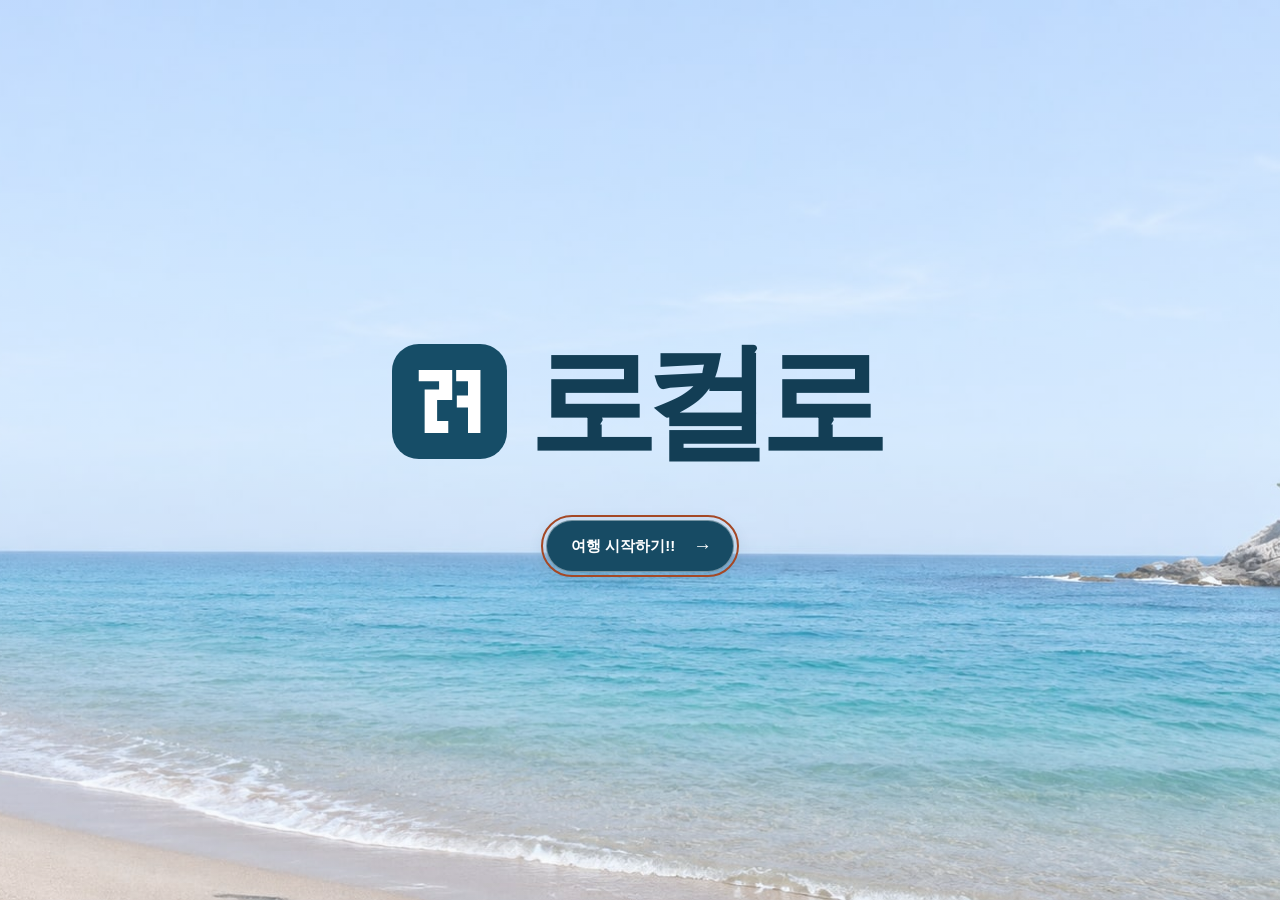
==== commit c3c0b07d: "Connect trip baskets and saved plans to the regional map and calendar" ====
--- a/index.html
+++ b/index.html
@@ -11,9 +11,12 @@
   <link rel="stylesheet" href="calendar.css">
   <script defer src="intro.js"></script>
   <script defer src="regions.js"></script>
+  <script defer src="region-photos.js"></script>
   <script defer src="map-data.js"></script>
   <script defer src="calendar.js"></script>
+  <script defer src="plans.js"></script>
   <script defer src="app.js"></script>
+  <script defer src="itinerary-order.js"></script>
 </head>
 <body>
   <dialog class="intro" id="intro" aria-labelledby="intro-title">
@@ -25,6 +28,7 @@
       <button type="button" id="start-travel" class="start-travel" autofocus>여행 시작하기!! <span aria-hidden="true">→</span></button>
     </div>
   </dialog>
+  <a class="skip-link" id="skip-map" href="#map-viewport">지도로 바로가기</a>
   <header class="site-header">
     <button class="brand" type="button" id="replay-intro" aria-label="로컬로 시작 화면 다시 보기" aria-haspopup="dialog">
       <span class="brand-mark" aria-hidden="true"><span></span></span>
@@ -37,6 +41,11 @@
       <button type="button" disabled title="준비 중">반값여행 개요</button>
       <button type="button" disabled title="준비 중">정보 모아보기</button>
     </nav>
+    <div class="account-actions" role="group" aria-label="회원 메뉴 · 준비 중">
+      <button type="button" disabled>회원가입</button>
+      <button type="button" disabled>로그인</button>
+      <button type="button" disabled>회원정보</button>
+    </div>
   </header>
 
   <main class="workspace" id="workspace">
@@ -66,7 +75,7 @@
       </div>
       <footer class="map-footer">
         <span><span class="tourism-star" aria-hidden="true">★</span> 디지털 관광주민증 혜택</span>
-        <span class="map-gestures" id="map-gestures"><span class="mouse-tip">Ctrl + 휠로 확대·축소 · 확대 후 휠로 이동하거나 스페이스바를 누르고 드래그</span><span class="touch-tip">＋·−로 확대·축소 · 확대한 지도를 밀어서 이동</span></span>
+        <span class="map-gestures" id="map-gestures"><span class="mouse-tip">Ctrl + 휠로 확대·축소 · 스페이스바를 누른 채 드래그로 이동 · 확대 후 휠로 이동</span><span class="touch-tip">＋·−로 확대·축소 · 확대한 지도를 밀어서 이동</span></span>
         <a href="https://github.com/southkorea/southkorea-maps/blob/master/kostat/2018/json/LICENSE.md" target="_blank" rel="noreferrer">지도 경계 · 통계청 SGIS 2018</a>
       </footer>
     </section>
@@ -77,9 +86,26 @@
         <span class="icon-holder" data-icon="bag"></span><span class="cart-count" id="cart-count" hidden></span>
       </button>
       <section class="panel trip-panel" id="trip-panel" aria-labelledby="trip-title" inert aria-hidden="true">
+        <nav class="cart-tabs" aria-label="장바구니 선택">
+          <div id="map-basket-list"></div>
+          <button class="add-basket" type="button" data-new-basket aria-label="새 장바구니 추가" title="새 장바구니 추가">+</button>
+        </nav>
         <header class="trip-head">
-          <div><h2 id="trip-title">여행 일정표</h2><p id="trip-count"></p></div>
+          <div>
+            <div class="trip-heading-line">
+              <h2 id="trip-title">여행 일정표</h2>
+              <button class="rename-basket" id="rename-basket" type="button" aria-label="장바구니 이름 바꾸기" title="장바구니 이름 바꾸기">
+                <svg viewBox="0 0 24 24" width="15" height="15" fill="none" stroke="currentColor" stroke-width="1.7" aria-hidden="true"><path d="m15 5 4 4M4 20l4-1 12-12a2.8 2.8 0 0 0-4-4L4 15.5z"/></svg>
+              </button>
+              <span class="trip-destination" id="trip-destination" hidden>
+                <button type="button" id="trip-region" data-action="switch-region" aria-describedby="trip-region-tip" aria-controls="region-list-panel"></button>
+                <span role="tooltip" id="trip-region-tip">다른 곳이 좋을까?</span>
+              </span>
+            </div>
+            <p id="trip-count"></p>
+          </div>
           <a class="planner-link" href="#planner">플래너 열기 <span aria-hidden="true">↗</span></a>
+          <button type="button" id="delete-trip" class="delete-trip" hidden>삭제</button>
         </header>
         <div class="trip-layout">
           <section class="trip-places" aria-label="담은 장소"><div id="trip-items"></div></section>
@@ -90,8 +116,9 @@
               <div class="trip-fields">
                 <label>가는 날<input type="date" id="start-date" required></label>
                 <label>오는 날<input type="date" id="end-date" required></label>
-                <div><span class="field-label">인원</span><div class="stepper"><button type="button" data-action="people" data-delta="-1" aria-label="인원 줄이기">−</button><output id="people-label">2명</output><button type="button" data-action="people" data-delta="1" aria-label="인원 늘리기">+</button></div></div>
-                <div><span class="field-label">지원 유형</span><div class="segmented" id="support-options" aria-label="지원 유형"></div></div>
+                <div><span class="field-label" id="people-title">인원</span><div class="stepper" role="group" aria-labelledby="people-title"><button type="button" data-action="people" data-delta="-1" aria-label="인원 줄이기">−</button><output id="people-label">2명</output><button type="button" data-action="people" data-delta="1" aria-label="인원 늘리기">+</button></div></div>
+                <div><span class="field-label">지원 유형</span><div class="segmented" id="support-options" role="group" aria-label="지원 유형"></div></div>
+                <label class="plan-color" id="plan-color-field" hidden>캘린더 표시 색상<input type="color" id="plan-color" value="#cbb6df"></label>
               </div>
             </section>
             <section class="trip-summary" id="trip-summary" aria-label="예상 여행 경비" aria-live="polite"></section>
@@ -100,6 +127,7 @@
         <footer class="trip-person-total">
           <div><strong>1인당 예상 부담금</strong><small id="split-count"></small></div>
           <output id="split-estimate" aria-live="polite">0원</output>
+          <button class="save-trip" type="button" id="save-trip" disabled><span aria-hidden="true">♡</span> 찜!</button>
         </footer>
       </section>
     </div>
@@ -108,7 +136,58 @@
   <main class="secondary" id="secondary" hidden></main>
   <main class="planner" id="planner-page" hidden>
     <header class="planner-heading"><h1>여행 플래너</h1><a href="#map">지도로 돌아가기 <span aria-hidden="true">↗</span></a></header>
+    <div class="planner-frame">
+      <nav class="planner-library" aria-label="장바구니와 마이 플랜">
+        <section class="my-plans" aria-labelledby="current-baskets-title">
+          <header><h2 id="current-baskets-title">현재 장바구니</h2><button class="add-basket" type="button" data-new-basket aria-label="새 장바구니 추가" title="새 장바구니 추가">+</button></header>
+          <div class="planner-list" id="planner-basket-list"></div>
+        </section>
+        <section class="my-plans" aria-labelledby="my-plans-title">
+          <header><h2 id="my-plans-title">마이 플랜</h2></header>
+          <div class="planner-list" id="my-plans-list"></div>
+        </section>
+      </nav>
+      <div class="planner-detail">
+        <div id="plan-content"></div>
+        <div class="planner-actions">
+          <div id="planner-save-slot"></div>
+          <div class="plan-booking" id="plan-booking" role="group" aria-label="지역별 사전 신청" hidden></div>
+        </div>
+      </div>
+    </div>
   </main>
+  <p id="plan-storage-note" role="status" hidden></p>
+  <dialog class="basket-confirm plan-save-dialog" id="plan-save-dialog" aria-labelledby="plan-save-title">
+    <form id="plan-save-form">
+      <h2 id="plan-save-title">마이 플랜에 찜하기</h2>
+      <label for="plan-name" id="plan-name-label">플랜 이름</label>
+      <input id="plan-name" type="text" maxlength="60" required autocomplete="off">
+      <p id="plan-save-error" role="alert" hidden></p>
+      <div class="basket-confirm-actions">
+        <button type="button" id="cancel-plan-save">취소</button>
+        <button type="submit" id="submit-plan-name">저장하고 플래너 열기</button>
+      </div>
+    </form>
+  </dialog>
+  <dialog class="basket-confirm" id="trip-delete-dialog" aria-labelledby="trip-delete-title">
+    <form method="dialog">
+      <h2 id="trip-delete-title"></h2>
+      <p id="trip-delete-message"></p>
+      <div class="basket-confirm-actions">
+        <button type="submit" value="cancel" autofocus>취소</button>
+        <button type="submit" value="clear">삭제하기</button>
+      </div>
+    </form>
+  </dialog>
   <div class="cart-announcement" id="cart-announcement" role="status"></div>
+  <dialog class="basket-confirm" id="basket-confirm" aria-labelledby="basket-question">
+    <form method="dialog">
+      <h2 id="basket-question">담은 장소들을 삭제할까요?</h2>
+      <div class="basket-confirm-actions">
+        <button type="submit" value="keep" autofocus>그대로 두기</button>
+        <button type="submit" value="clear">삭제하기</button>
+      </div>
+    </form>
+  </dialog>
 </body>
 </html>
--- a/styles.css
+++ b/styles.css
@@ -1,14 +1,15 @@
 :root {
   color-scheme: light;
   font-family: "Pretendard", "Apple SD Gothic Neo", "Malgun Gothic", sans-serif;
-  color: #163c51;
-  background: #f1f8fb;
-  --ink: #163c51;
-  --muted: #536e7c;
-  --accent: #22617e;
+  color: var(--ink);
+  background: #fcfaf7;
+  --ink: #3e2b21;
+  --muted: #746257;
+  --accent: #a44825;
   --green: var(--accent);
-  --line: #d7e6eb;
-  --header-height: 100px;
+  --line: #e7dacf;
+  --header-row-height: 84px;
+  --header-height: calc(var(--header-row-height) + var(--header-row-height) + 1px);
   --surface: #fff;
   --food: #a95131;
   --stay: #4a668e;
@@ -24,7 +25,7 @@
 button:disabled { cursor: default; opacity: .48; }
 a { color: inherit; text-decoration: none; }
 button:focus-visible, a:focus-visible, input:focus-visible, select:focus-visible, [tabindex]:focus-visible {
-  outline: 2px solid #2d7594;
+  outline: 2px solid var(--accent);
   outline-offset: 3px;
 }
 [hidden] { display: none !important; }
@@ -34,20 +35,31 @@
 .icon-holder svg { width: 18px; height: 18px; display: block; }
 
 .site-header {
-  display: grid; justify-items: center; grid-template-rows: 56px 43px;
+  position: relative; z-index: 5;
+  display: grid; justify-items: center; grid-template-rows: repeat(2, var(--header-row-height));
   background: var(--surface); border-bottom: 1px solid var(--line);
 }
 .brand { align-self: center; display: inline-flex; align-items: center; gap: 8px; border: 0; background: none; padding: 4px 10px; border-radius: 7px; }
 .brand-mark { display: grid; place-items: center; width: 34px; height: 34px; border-radius: 8px; background: var(--green); }
 .brand-mark span { width: 20px; height: 23px; background: #fff; clip-path: polygon(3% 8%, 54% 8%, 54% 48%, 31% 48%, 31% 76%, 48% 76%, 48% 92%, 12% 92%, 12% 34%, 34% 34%, 34% 23%, 3% 23%, 3% 8%, 97% 8%, 97% 92%, 78% 92%, 78% 58%, 61% 58%, 61% 42%, 78% 42%, 78% 23%, 60% 23%, 60% 8%); }
 .brand-name { color: var(--ink); font-size: 25px; font-weight: 850; letter-spacing: -.095em; }
-.navigation { width: 100%; display: flex; justify-content: center; align-items: stretch; gap: clamp(4px, 2.8vw, 48px); border-top: 1px solid #eef4f6; }
+.navigation { width: 100%; display: flex; justify-content: center; align-items: stretch; gap: clamp(4px, 2.8vw, 48px); border-top: 1px solid #f0e7de; }
 .navigation a, .navigation button { position: relative; display: grid; place-items: center; padding: 0 8px; border: none; white-space: nowrap; background: transparent; color: var(--muted); font-size: 14px; }
-.navigation a:hover { color: var(--accent); background: #f4f9fb; }
+.navigation a:hover { color: var(--accent); background: #fdf6ee; }
 .navigation a[aria-current] { color: var(--accent); font-weight: 750; }
-.navigation a[aria-current]::after { content: ''; position: absolute; inset: auto 6px 0; height: 3px; background: #5496b0; }
-.navigation button:disabled { color: #738795; opacity: .8; }
+.navigation a[aria-current]::after { content: ''; position: absolute; inset: auto 6px 0; height: 3px; background: #c96632; }
+.navigation button:disabled { color: #87796e; opacity: .8; }
 .navigation a:focus-visible { outline-offset: -3px; }
+.account-actions {
+  position: absolute; top: calc(100% + 4px); right: max(12px, env(safe-area-inset-right));
+  display: flex; align-items: center; border-radius: 12px; padding: 3px 4px;
+  background: rgb(255 255 255 / 94%);
+}
+.account-actions button {
+  border: 0; padding: 0 7px; background: transparent; color: #8b7b6e; opacity: 1;
+  font-size: 11px; line-height: 15px; white-space: nowrap;
+}
+.account-actions button + button { border-left: 1px solid #e5d9ce; }
 
 .intro {
   position: fixed; inset: 0; width: 100%; height: 100%; height: 100dvh; max-width: none; max-height: none;
@@ -97,7 +109,7 @@
 .workspace .map-header .mobile-details { display: inline-block; }
 .workspace .map-header p { font-size: 12px; }
 .workspace .map-stage { height: auto; min-height: 0; flex: 1; }
-.workspace .map-footer { background: #f7fbfd; min-height: 26px; padding-block: 4px; }
+.workspace .map-footer { background: #fffcf8; min-height: 26px; padding-block: 4px; }
 .panel { min-width: 0; min-height: 0; background: var(--surface); border: 1px solid var(--line); border-radius: 15px; overflow: hidden; }
 .region-panel, .trip-panel, .center-panel { display: flex; flex-direction: column; }
 .region-scroll, .trip-scroll { min-height: 0; flex: 1; overflow: auto; scrollbar-width: thin; scrollbar-color: #c5d1c8 transparent; }
@@ -282,8 +294,7 @@
   .mobile-details { display: inline-block; }
 }
 @media (max-width: 560px) {
-  :root { --header-height: 92px; }
-  .site-header { grid-template-rows: 49px 42px; }
+  :root { --header-row-height: 73.5px; }
   .brand-mark { width: 30px; height: 30px; }
   .navigation { gap: 0; justify-content: space-evenly; }
   .navigation a, .navigation button { padding: 0 3px; font-size: 12px; }
--- a/map.css
+++ b/map.css
@@ -1,27 +1,33 @@
-.available { --status: #367f94; --status-bg: #e3f1f4; --status-text: #235e73; --map-fill: #77adbf; }
-.upcoming { --status: #6483a8; --status-bg: #e9eef6; --status-text: #4d698c; --map-fill: #a5b9d3; }
-.ended { --status: #93a2a8; --status-bg: #eef1f3; --status-text: #647681; --map-fill: #b7c1c5; }
-.unknown { --status: #9aaab0; --status-bg: #f1f4f5; --status-text: #617781; --map-fill: #becfd9; }
+.workspace {
+  --land: #d7cbd7;
+  --mulberry: #965d7a;
+}
+.available { --status: #86516e; --status-bg: #f6eaf1; --status-text: #693c55; --map-fill: white; --map-rim: var(--mulberry); }
+.applying { --status: #985a58; --status-bg: #fbede9; --status-text: #804644; --map-fill: #e5dbe9; --map-rim: #916b9e; }
+.upcoming, .ended, .unknown { --status: #a393a1; --status-bg: #f5eff4; --status-text: #736372; --map-fill: #ddd3df; --map-rim: #c1b2c5; }
 
 .workspace {
   --atlas-edge: max(clamp(24px, 4.5vw, 95px), calc((100% - 1650px) / 2));
   --atlas-bank: clamp(208px, 21vw, 340px);
   --atlas-gutter: clamp(10px, 2vw, 34px);
   --tile-height: clamp(34px, 5.3dvh, 61px);
+  overflow-x: clip;
 }
 .workspace .map-header { left: var(--atlas-edge); }
+.skip-link { position: fixed; z-index: 20; top: 8px; left: 16px; padding: 12px 18px; border-radius: 8px; background: #523720; color: white; transform: translateY(-160%); }
+.skip-link:focus { transform: translateY(0); }
 .has-region .map-header > div {
   background: rgb(255 255 255 / 92%); border-radius: 3px;
   box-shadow: 0 0 0 5px rgb(255 255 255 / 92%);
 }
 .workspace .map-header .region-list-toggle {
-  color: #284e64; background: rgb(245 250 252 / 78%); border-color: #9fb8c7;
+  color: #744328; background: rgb(254 248 238 / 78%); border-color: #cdae90;
 }
 .region-list-toggle::before {
   content: ''; width: 11px; height: 8px; border-block: 1.5px solid currentColor;
   background: linear-gradient(currentColor, currentColor) center / 100% 1.5px no-repeat;
 }
-.workspace .region-list-toggle[aria-expanded="true"] { background: rgb(220 235 243 / 85%); }
+.workspace .region-list-toggle[aria-expanded="true"] { background: rgb(246 229 210 / 85%); }
 .region-panel {
   position: absolute; z-index: 4; inset: 0 var(--atlas-edge) 38px;
   pointer-events: none;
@@ -33,16 +39,16 @@
 .rail-filter {
   position: absolute; z-index: 1; top: calc(var(--map-inset) + 65px); left: 0;
   display: flex; align-items: center; gap: 2px; padding: 3px;
-  background: #f0f5f7; border-radius: 24px; pointer-events: auto;
+  background: #f5ece3; border-radius: 24px; pointer-events: auto;
 }
 .rail-filter .chip {
   min-height: 28px; padding: 3px 10px; border: 0; border-radius: 18px;
-  color: #4e6878; background: transparent; font-size: 12px;
-}
-.rail-filter .chip[aria-pressed="true"] { color: #234c64; background: white; box-shadow: 0 1px 4px #263f551d; }
+  color: #745d4b; background: transparent; font-size: 12px;
+}
+.rail-filter .chip[aria-pressed="true"] { color: #784023; background: white; box-shadow: 0 1px 4px #573b241d; }
 .region-empty { display: none; margin-inline: 4px; color: var(--muted); font-size: 11px; }
 .region-scroll[data-filter="available"] .region-empty { display: inline; }
-.region-scroll[data-filter="available"] .region-row[aria-disabled="true"] { visibility: hidden; }
+.region-scroll[data-filter="available"] :is(.region-row, .landmark-postcard):not(.available) { visibility: hidden; }
 .region-list {
   position: absolute; inset: var(--map-inset) 0 4px; display: grid; padding: 0;
   grid-template-columns: var(--atlas-bank) minmax(0, 1fr) var(--atlas-bank);
@@ -51,55 +57,99 @@
 .region-bank { grid-row: 1; display: flex; flex-direction: column; gap: clamp(8px, 2.1dvh, 25px); min-height: 0; }
 .bank-west, .bank-east {
   overflow-y: auto; overscroll-behavior: contain; scrollbar-width: thin;
-  scrollbar-color: #c8d9e2 transparent; padding: 2px;
+  scrollbar-color: #dac8b4 transparent; padding: 2px;
 }
 .bank-west { grid-column: 1; margin-top: 108px; }
-.bank-east { grid-column: 3; margin-top: 12px; }
+.bank-east { grid-column: 3; margin-top: 26px; }
+.bank-west, .rail-filter { --list-shift: calc(-100% - var(--atlas-edge)); }
+.bank-east { --list-shift: calc(100% + var(--atlas-edge)); }
+@media (prefers-reduced-motion: no-preference) {
+  .region-panel .rail-filter, .region-panel .region-bank {
+    transition: transform 320ms cubic-bezier(.22,.68,.25,1), opacity 320ms ease-in-out;
+  }
+  .region-panel[data-open="false"] :is(.rail-filter, .region-bank) {
+    transform: translateX(var(--list-shift)); opacity: 0;
+  }
+}
 .bank-west::before, .bank-east::before, .bank-west::after, .bank-east::after { content: ''; flex: 1; }
+.province-group { display: grid; align-items: center; gap: 5px; min-width: 0; flex: none; }
 .province-card {
   flex: none; display: grid; grid-template-columns: auto minmax(0, 1fr); align-items: center;
   column-gap: clamp(8px, 1.1vw, 20px); padding: clamp(8px, 1vw, 16px);
-  background: rgb(234 241 246 / 77%); border-radius: clamp(14px, 1.3vw, 23px); pointer-events: auto;
+  background: rgb(248 240 229 / 88%); border-radius: clamp(14px, 1.3vw, 23px); pointer-events: auto;
 }
 .province-card h2 {
-  color: #405c70; font-size: clamp(14px, 1.2vw, 20px); font-weight: 750;
+  color: #674632; font-size: clamp(14px, 1.2vw, 20px); font-weight: 750;
   line-height: 1.3; letter-spacing: -.045em;
+}
+.province-card:not(:has(.region-row[aria-pressed])) { background: rgb(248 240 229 / 36%); }
+.province-landmarks { display: flex; flex-wrap: wrap; gap: 5px; }
+.landmark-postcard {
+  display: inline-flex; align-items: center; gap: 6px; min-width: 0; padding: 3px 8px 3px 3px;
+  border: 1px solid #e6d8c7; border-radius: 7px; background: #fffdf9; color: var(--ink);
+  text-align: left; line-height: 1.15; pointer-events: auto;
+}
+.landmark-postcard img { display: block; width: 46px; height: 32px; border-radius: 4px; object-fit: cover; }
+.landmark-postcard span { display: grid; gap: 2px; min-width: 0; }
+.landmark-postcard small { color: var(--status-text); font-size: 10px; }
+.landmark-postcard b { font-size: 12px; overflow-wrap: anywhere; }
+.landmark-postcard:is(:hover, :focus-visible) { border-color: var(--status); }
+@media (min-width: 1150px) and (min-aspect-ratio: 3/2) {
+  .region-bank { --photo-width: clamp(78px, 6.3vw, 104px); --photo-gap: 7px; }
+  .bank-west, .bank-east { width: calc(100% + var(--photo-width) + var(--photo-gap)); }
+  .bank-east { justify-self: end; }
+  .province-group { grid-template-columns: minmax(0, 1fr) var(--photo-width); gap: var(--photo-gap); }
+  .bank-east .province-group { grid-template-columns: var(--photo-width) minmax(0, 1fr); }
+  .province-card, .province-landmarks { grid-row: 1; }
+  .bank-west .province-card, .bank-east .province-landmarks { grid-column: 1; }
+  .bank-east .province-card, .bank-west .province-landmarks { grid-column: 2; }
+  .province-landmarks { display: grid; gap: 7px; }
+  .landmark-postcard { display: grid; gap: 0; padding: 3px; }
+  .landmark-postcard img { width: 100%; height: auto; aspect-ratio: 1.7; }
+  .landmark-postcard span { display: flex; flex-wrap: wrap; align-items: baseline; gap: 2px 4px; padding: 4px 2px 2px; }
 }
 .province-tiles { display: grid; grid-template-columns: repeat(2, minmax(0, 1fr)); gap: 5px; }
 .region-row {
   flex-direction: column; justify-content: center; gap: 1px; min-height: var(--tile-height);
-  border: 0; border-radius: 8px; padding: 3px; color: #34566f; background: rgb(190 211 226 / 72%);
+  border: 0; border-radius: 8px; padding: 3px; color: #67594c; background: #d5c6b5;
 }
 .region-name { position: relative; font-size: clamp(14px, 1vw, 18px); line-height: 1.2; letter-spacing: -.045em; }
 .region-name .tourism-star { position: absolute; top: .04em; left: calc(100% + 2px); font-size: 7px; }
 .region-state { font-size: 10px; line-height: 1.2; font-weight: 500; }
-.region-row.available { color: #fff; background: rgb(44 89 122 / 86%); }
-.region-row[aria-pressed="true"] { box-shadow: inset 0 0 0 2px #184967; }
+.region-row:is(.available, .applying) { color: #fff; background: var(--status); }
+.region-row[aria-pressed="true"] { box-shadow: inset 0 0 0 2px #543448; }
 .region-row[aria-pressed="true"] .region-name::before { content: '✓'; margin-right: 3px; }
-.region-row.available .tourism-star { color: #ffe3a1; }
-.region-row.available:hover, .region-row.available:focus-visible { background: #275875; }
-.region-row.upcoming { color: #385675; background: rgb(180 201 224 / 77%); }
-.region-row.ended { color: #526975; background: rgb(207 218 225 / 76%); }
-.region-row[aria-disabled="true"] { cursor: default; }
-.region-row[aria-disabled="true"]:hover { box-shadow: inset 0 0 0 1px #99b1c2; background: #d1dfea; }
+.region-row:is(.available, .applying) .tourism-star { color: #ffe9a9; }
+.region-row:is(.available, .applying):is(:hover, :focus-visible) { background: color-mix(in srgb, var(--status) 85%, #39291d); }
+.region-row[aria-disabled="true"] { color: #827567; background: transparent; cursor: default; }
+.region-row[aria-disabled="true"] .tourism-star { color: inherit; }
+@media (hover: hover) {
+  .region-row[aria-disabled="true"]:hover { color: #665746; background: rgb(197 176 151 / 16%); }
+}
 .region-list:focus-visible, .region-row:focus-visible, .rail-filter .chip:focus-visible { outline-offset: -2px; }
 .has-region .region-panel { z-index: 14; }
 .region-information {
   position: absolute; z-index: 14; left: var(--atlas-edge); top: calc(var(--map-inset) + 61px);
   width: min(296px, 36vw); max-height: calc(100% - var(--map-inset) - 106px); overflow: auto;
-  overscroll-behavior: contain; scrollbar-width: thin; border: 1px solid #bcd5df; border-radius: 18px;
-  background: #fff; box-shadow: 0 10px 32px #23485a26;
+  overscroll-behavior: contain; scrollbar-width: thin; border: 1px solid #dfc8b2; border-radius: 18px;
+  background: #fff; box-shadow: 0 10px 32px #58341a26;
 }
 .region-information .info-close {
   position: absolute; top: 12px; right: 12px; width: 30px; height: 30px; border-radius: 50%;
-  border: 1px solid var(--line); background: #f4f9fb; font-size: 19px; line-height: 1;
+  border: 1px solid var(--line); background: #fdf7f0; font-size: 19px; line-height: 1;
 }
 .region-information .detail-name { margin-top: 1px; }
 .region-information .detail-meta { margin-top: 5px; }
+.landmark-detail { margin: 12px 0; }
+.landmark-detail img { display: block; width: 100%; height: auto; aspect-ratio: 1.8; object-fit: cover; border-radius: 9px; }
+.landmark-detail figcaption { display: grid; gap: 2px; margin-top: 5px; color: var(--muted); font-size: 10px; }
+.landmark-detail strong { color: var(--ink); font-size: 13px; }
+.landmark-detail a { text-decoration: underline; text-underline-offset: 2px; }
 @media (max-width: 820px) {
   .workspace { --atlas-edge: 12px; --tile-height: 38px; }
   .workspace .map-header { left: var(--atlas-edge); right: var(--atlas-edge); }
-  .workspace .compass { top: 62px; right: var(--atlas-edge); }
+  .workspace { --map-inset: 28px; }
+  .workspace .compass { top: 82px; right: var(--atlas-edge); }
   .national-map-area { inset: 3px; }
   .workspace .region-panel {
     inset: calc(var(--map-inset) + 54px) var(--atlas-edge) auto;
@@ -115,26 +165,41 @@
     padding: 3px; pointer-events: auto;
   }
   .workspace .region-bank { display: contents; }
+  .workspace .region-list { overflow-x: hidden; }
   .workspace .region-bank::before, .workspace .region-bank::after { display: none; }
-  .province-card { column-gap: 12px; padding: 8px 10px; border-radius: 13px; box-shadow: 0 1px 4px #234c6321; }
+  .province-card { column-gap: 12px; padding: 8px 10px; border-radius: 13px; box-shadow: 0 1px 4px #7c533421; backdrop-filter: blur(5px); }
   .province-card h2 { min-width: 28px; font-size: 15px; }
   .province-tiles { gap: 4px; }
   .region-information { left: var(--atlas-edge); top: 68px; width: min(316px, calc(100% - 24px)); max-height: calc(100% - 115px); }
 }
+@media (max-width: 820px) and (prefers-reduced-motion: no-preference) {
+  .region-panel .province-group {
+    transition: transform 320ms cubic-bezier(.22,.68,.25,1), opacity 320ms ease-in-out;
+  }
+  .region-panel[data-open="false"] .province-group { transform: translateX(var(--list-shift)); opacity: 0; }
+}
 @media (max-width: 820px) and (max-height: 550px) and (orientation: landscape) {
   .workspace { min-height: min(350px, calc(100dvh - var(--header-height))); }
   .workspace .region-panel { right: auto; width: min(370px, 48%); max-height: calc(100% - 95px); }
 }
-.region-facts { background: #f3f8fa; border-color: #dbe9ee; }
-.place-row.selected { background: #eef7fa; }
+@media (max-width: 820px) and (max-height: 380px) and (orientation: landscape) {
+  .workspace .region-panel { top: 5px; max-height: calc(100% - 37px); }
+  .workspace:has(.region-panel[data-open="true"]) .map-header {
+    left: auto; right: var(--atlas-edge); top: 29px; max-width: 46%;
+    flex-wrap: wrap; justify-content: flex-end;
+  }
+  .workspace:has(.region-panel[data-open="true"]) .map-header > div { width: 100%; margin: 0; text-align: right; }
+}
+.region-facts { background: #fbf6ed; border-color: #ecdccc; }
+.place-row.selected { background: #fdf1e2; }
 .place-select { background: transparent; border: 0; padding: 3px 0; text-align: left; }
 .place-select:hover b { text-decoration: underline; }
-.place-add { color: #24576d; background: #ecf5f8; border-color: #d1e5ed; }
-.place-add:hover { background: #d9ecf3; }
+.place-add { color: #814623; background: #fcf2e6; border-color: #ead3bb; }
+.place-add:hover { background: #f4dfc6; }
 .category-icon svg { width: 72%; height: 72%; display: block; }
 
 .map-stage { background: #fff; }
-.map-viewport { position: absolute; inset: 0; overflow: scroll; overscroll-behavior: contain; scrollbar-color: #a9c6d3 #edf5f9; scrollbar-width: thin; }
+.map-viewport { position: absolute; inset: 0; overflow: scroll; overscroll-behavior: contain; scrollbar-color: #d5bba1 #faf4eb; scrollbar-width: thin; }
 .map-viewport.national-view { overflow: clip; touch-action: none; scrollbar-width: none; }
 .map-viewport:focus-visible { outline-offset: -3px; }
 .map-surface { position: relative; }
@@ -146,56 +211,58 @@
 .map-viewport.panning, .map-viewport.panning * { cursor: grabbing; user-select: none; }
 .map-header > div { margin-right: auto; }
 .district, .district.target, .district.selected {
-  stroke: #222; stroke-opacity: 1; stroke-width: .72px; stroke-linejoin: round;
+  stroke-opacity: 1; stroke-width: .7px; stroke-linejoin: round;
   vector-effect: non-scaling-stroke; pointer-events: fill;
 }
-.district { fill: white; }
-.district.target { fill: var(--map-fill); }
-.district.available { cursor: pointer; }
-.map-geometry { --selected-fill: #50869b; }
-.map-geometry :is(.district.target.highlighted:not(.selected), #hover-outline[transform]) { fill: color-mix(in srgb, var(--map-fill) 65%, #35677f); }
-.district.target.selected, .district-outlines #selection-outline[transform] { fill: var(--selected-fill); }
+.district.province { fill: var(--land); stroke: var(--land); pointer-events: none; }
+.district.target { fill: var(--map-fill); stroke: var(--map-rim); }
+.district:is(.available, .applying) { cursor: pointer; }
+#district-halos { fill: none; pointer-events: none; stroke-linecap: round; stroke-linejoin: round; }
+#district-halos use { stroke: var(--map-rim); }
+#district-halos .aura { stroke-width: 8px; opacity: .09; }
+#district-halos .glow { stroke-width: 4.5px; opacity: .2; }
+#district-halos .edge { stroke-width: 1.4px; }
 .district-outlines, .district-outlines path { pointer-events: none; }
-.district-outlines path { fill: none; stroke: #222; stroke-width: 2px; stroke-linejoin: round; stroke-linecap: round; vector-effect: non-scaling-stroke; }
-.district-outlines #selection-outline { stroke: #171717; stroke-width: 2.6px; }
+.district-outlines path { fill: none; stroke: var(--map-rim); stroke-width: 1.9px; stroke-linejoin: round; stroke-linecap: round; vector-effect: non-scaling-stroke; }
+.district-outlines #selection-outline { stroke-width: 2.3px; }
 #map-labels { pointer-events: none; }
-.map-leader { stroke: #8ca7b3; }
-.map-anchor { fill: #668d9d; }
+.map-leader { stroke: #b89b83; }
+.map-anchor { fill: #9b7252; }
 .direct-labels :is(.map-anchor, .map-leader) { display: none; }
 .region-marker { margin-left: calc(var(--offset-x) * var(--label-scale)); margin-top: calc(var(--offset-y) * var(--label-scale)); }
-.sea-label { fill: #7397aa; font-size: 12px; }
+.sea-label { fill: #98775d; font-size: 12px; }
 .region-marker { border-radius: 20px; padding: 4px 8px; }
-.region-marker.available { border-color: #5597ab; color: #174e64; background: #fff; box-shadow: 0 2px 6px #39788e24; z-index: 1; }
+.region-marker:is(.available, .applying) { border-color: var(--status); color: var(--status-text); background: #fff; box-shadow: 0 2px 6px #91502224; z-index: 1; }
 .region-marker[aria-disabled="true"] { cursor: default; }
-.region-marker.unknown { min-height: 0; padding: 2px; border-color: #eff5f7; background: #d9e4e8; box-shadow: none; }
+.region-marker.unknown { min-height: 0; padding: 2px; border-color: #f6f1f5; background: #d8cdd7; box-shadow: none; }
 .region-marker.unknown .status-dot { width: 4px; height: 4px; }
 .region-marker.unknown:not(.highlighted) .marker-name { display: none; }
-.region-marker.upcoming, .region-marker.ended { color: #5d7582; background: #f7fafb; }
-.map-marker:hover, .map-marker:focus-visible, .map-marker.highlighted, .map-marker.active { background: #fff; border-color: #48849a; z-index: 3; }
-.region-marker.highlighted { padding: 4px 8px; color: #144e67; box-shadow: 0 0 0 3px #488fa12c; }
+.region-marker.upcoming, .region-marker.ended { color: #7f6b58; background: #fbf8f3; }
+.map-marker:hover, .map-marker:focus-visible, .map-marker.highlighted, .map-marker.active { background: #fff; border-color: #b57448; z-index: 3; }
+.region-marker.highlighted { padding: 4px 8px; color: #753f23; box-shadow: 0 0 0 3px #bb75482c; }
 .map-stage .food { --category: #c5693d; }
 .map-stage .stay { --category: #586eaa; }
 .map-stage .cafe { --category: #99703c; }
 .map-stage .spot { --category: #377e69; }
 .map-marker.place { display: grid; place-items: center; width: 36px; height: 36px; min-height: 0; padding: 0; border: 0; border-radius: 50%; background: transparent; box-shadow: none; }
-.map-marker.place .category-icon { width: 25px; height: 25px; border: 2px solid #fff; border-radius: 50%; box-shadow: 0 1px 4px #1d425a52; }
-.map-marker.place:hover .category-icon, .map-marker.place:focus-visible .category-icon, .map-marker.place.active .category-icon { box-shadow: 0 0 0 2px var(--category), 0 2px 5px #1d425a39; }
-.pin-name { pointer-events: none; position: absolute; bottom: calc(100% + 2px); padding: 5px 9px; border-radius: 13px; background: #fff; box-shadow: 0 1px 6px #2e536438; color: #294d5b; opacity: 0; }
+.map-marker.place .category-icon { width: 25px; height: 25px; border: 2px solid #fff; border-radius: 50%; box-shadow: 0 1px 4px #513b2752; }
+.map-marker.place:hover .category-icon, .map-marker.place:focus-visible .category-icon, .map-marker.place.active .category-icon { box-shadow: 0 0 0 2px var(--category), 0 2px 5px #513b2739; }
+.pin-name { pointer-events: none; position: absolute; bottom: calc(100% + 2px); padding: 5px 9px; border-radius: 13px; background: #fff; box-shadow: 0 1px 6px #6c4b2838; color: #634b37; opacity: 0; }
 .map-marker.place:not(.active):is(:hover, :focus-visible) .pin-name { opacity: 1; }
-.area-label { color: #234457; font-size: 17px; paint-order: stroke fill; -webkit-text-stroke: 2.5px rgb(255 255 255 / 90%); }
-.compass { pointer-events: none; color: #487489; right: 19px; }
-.compass-needle { background: #537f94; }
-.has-region .compass { color: #1a3c4f; filter: drop-shadow(0 0 1px white); }
+.area-label { color: #523720; font-size: 17px; paint-order: stroke fill; -webkit-text-stroke: 2.5px rgb(255 255 255 / 90%); }
+.compass { pointer-events: none; color: #8c6c52; top: 30px; right: 19px; }
+.compass-needle { background: #8d6a50; }
+.has-region .compass { color: #543925; filter: drop-shadow(0 0 1px white); }
 .has-region .compass-needle { background: currentColor; }
-.map-controls { inset: auto auto 14px 50%; transform: translateX(-50%); display: flex; align-items: center; padding: 2px 3px; gap: 1px; border: 1px solid #abcbd7; border-radius: 24px; background: #fff; box-shadow: 0 3px 10px #325e7221; }
-.map-controls button { width: 31px; height: 31px; border-radius: 50%; border: 0; color: #32647b; }
+.map-controls { inset: auto auto 14px 50%; transform: translateX(-50%); display: flex; align-items: center; padding: 2px 3px; gap: 1px; border: 1px solid #dfc7b0; border-radius: 24px; background: #fff; box-shadow: 0 3px 10px #78513421; }
+.map-controls button { width: 31px; height: 31px; border-radius: 50%; border: 0; color: #965529; }
 .map-controls button + button { border-top: 0; }
-.map-controls output { min-width: 43px; text-align: center; color: #264b5d; font: 700 13px/1.2 system-ui, sans-serif; font-variant-numeric: tabular-nums; }
-.map-controls button:hover { background: #eaf4f8; }
+.map-controls output { min-width: 43px; text-align: center; color: #644530; font: 700 13px/1.2 system-ui, sans-serif; font-variant-numeric: tabular-nums; }
+.map-controls button:hover { background: #faf1e5; }
 
 .place-balloon {
   --balloon-shift: 0px; --balloon-gap: 22px;
-  --balloon-line: color-mix(in srgb, var(--category) 62%, #9daeb5);
+  --balloon-line: color-mix(in srgb, var(--category) 62%, #b8a38f);
   --tail-inset: 1px;
   position: absolute; z-index: 5; width: min(clamp(200px, 20cqw, 272px), var(--balloon-fit, 95cqw));
   aspect-ratio: 1.07; container-type: inline-size; cursor: grab; user-select: none; touch-action: none;
@@ -208,7 +275,7 @@
 .map-markers .place-balloon { pointer-events: none; }
 .balloon-bubble {
   --photo-cut: 68%; position: absolute; inset: 0; isolation: isolate; border: 1px solid var(--balloon-line);
-  border-radius: 50%; background: white; box-shadow: 0 3px 12px #244c5e2e; pointer-events: auto;
+  border-radius: 50%; background: white; box-shadow: 0 3px 12px #6145282e; pointer-events: auto;
   transform-origin: clamp(16%, calc(50% - var(--balloon-shift)), 84%) 100%;
 }
 .below .balloon-bubble { transform-origin: clamp(16%, calc(50% - var(--balloon-shift)), 84%) 0; }
@@ -239,19 +306,19 @@
 .balloon-face { position: absolute; inset: 0; overflow: hidden; border-radius: 50%; background: white; }
 .balloon-face > img { display: block; width: 100%; height: var(--photo-cut); object-fit: cover; }
 .balloon-caption { padding: clamp(3px, 2cqw, 7px) 9% 0; text-align: center; }
-.balloon-caption strong, .balloon-address { display: block; color: #213f50; }
+.balloon-caption strong, .balloon-address { display: block; color: #503521; }
 .balloon-caption strong { font-size: clamp(12px, 6.4cqw, 18px); line-height: 1.2; letter-spacing: -.04em; }
-.balloon-address { margin-top: 2px; font-size: clamp(10px, 4.1cqw, 12px); line-height: 1.25; color: #506976; white-space: nowrap; }
+.balloon-address { margin-top: 2px; font-size: clamp(10px, 4.1cqw, 12px); line-height: 1.25; color: #766253; white-space: nowrap; }
 .balloon-add, .balloon-close {
   position: absolute; z-index: 1; display: inline-flex; align-items: center; justify-content: center;
-  border-radius: 20px; background: #fff; color: #285569; box-shadow: 0 1px 5px #173c4e35;
+  border-radius: 20px; background: #fff; color: #774929; box-shadow: 0 1px 5px #4a2e1935;
 }
 .place-balloon .balloon-add {
   right: 8%; bottom: calc(100% - var(--photo-cut) + 5px); min-height: 27px; gap: 3px;
-  padding: 3px 8px 3px 6px; border: 1px solid #bdcfd5; font-size: 11px; font-weight: 700; line-height: 1;
+  padding: 3px 8px 3px 6px; border: 1px solid #d9c5af; font-size: 11px; font-weight: 700; line-height: 1;
 }
 .balloon-add svg { flex: none; width: 17px; height: 17px; }
-.place-balloon .balloon-add:hover, .balloon-close:hover { background: #ebf5f9; }
+.place-balloon .balloon-add:hover, .balloon-close:hover { background: #fff0e0; }
 .place-balloon .balloon-add:disabled { opacity: 1; color: #4a6d63; background: #edf6f1; border-color: #bfd7cf; }
 .balloon-close { top: 10%; right: 10%; width: 27px; height: 27px; padding: 0; border: 1px solid #ffffffa8; font: 600 16px/1 system-ui, sans-serif; }
 @container (max-width: 178px) {
--- a/cart.css
+++ b/cart.css
@@ -1,3 +1,9 @@
+@font-face {
+  font-family: Jua;
+  src: url("assets/fonts/jua-regions.ttf") format("truetype");
+  font-display: swap;
+}
+
 .cart-dock {
   --dock-inset: max(18px, env(safe-area-inset-right));
   --panel-width: clamp(350px, 29vw, 740px);
@@ -18,14 +24,14 @@
   place-items: center;
   width: 50px;
   height: 50px;
-  border: 1px solid #315f76;
+  border: 1px solid #994319;
   border-radius: 50%;
   color: white;
-  background: #315f76;
-  box-shadow: 0 4px 13px #25495933;
+  background: #a94e25;
+  box-shadow: 0 4px 13px #7b391e33;
   transition: transform 240ms ease, background 180ms;
 }
-.cart-toggle:hover { background: #22495e; }
+.cart-toggle:hover { background: #873a19; }
 .cart-toggle .icon-holder svg { width: 24px; height: 24px; }
 .cart-count {
   position: absolute;
@@ -36,8 +42,8 @@
   padding-inline: 3px;
   border: 2px solid white;
   border-radius: 20px;
-  background: #cfe7f3;
-  color: #254d64;
+  background: #ffe5bb;
+  color: #703716;
   font: 700 11px/17px system-ui, sans-serif;
 }
 .cart-dock.is-open .cart-toggle { transform: translateX(calc(-1 * var(--panel-width) - 8px)); }
@@ -46,10 +52,11 @@
   bottom: 0;
   right: 0;
   width: var(--panel-width);
-  height: calc(100dvh - var(--header-height) - var(--dock-bottom) - var(--dock-inset));
-  border: 2px solid #537684;
+  height: calc(100dvh - var(--header-height) - var(--dock-bottom) - 34px);
+  border: 1px solid #d7b99c;
+  overflow: visible;
   border-radius: clamp(25px, 2.5vw, 45px);
-  box-shadow: 0 14px 48px #1e475626;
+  box-shadow: 0 14px 40px #6d412322;
   visibility: hidden;
   transform: translateX(calc(100% + var(--dock-inset) + 4px));
   transition: transform 240ms ease, visibility 0s 240ms;
@@ -60,7 +67,7 @@
   transition-delay: 0s;
 }
 .cart-dock.drop-ready .trip-panel,
-.cart-dock.drop-ready .cart-toggle { outline: 3px solid #5288a2; outline-offset: 2px; }
+.cart-dock.drop-ready .cart-toggle { outline: 3px solid #c9703e; outline-offset: 2px; }
 .cart-drag-preview {
   position: fixed;
   inset: 0 auto auto 0;
@@ -70,11 +77,11 @@
   padding: 3px;
   border-radius: 10px;
   background: white;
-  box-shadow: 0 4px 14px #24495655;
+  box-shadow: 0 4px 14px #663b2355;
   object-fit: cover;
   pointer-events: none;
 }
-.trip-panel { --sheet-pad: clamp(18px, 1.65vw, 34px); background: white; }
+.trip-panel { --sheet-pad: clamp(18px, 1.65vw, 34px); background: #fffdf9; }
 .trip-panel .trip-head {
   flex: none;
   padding: clamp(18px, 2.3vh, 32px) var(--sheet-pad);
@@ -83,23 +90,92 @@
 }
 .trip-panel .trip-head h2 { font-size: clamp(23px, 2vw, 35px); letter-spacing: -.065em; line-height: 1.2; }
 .trip-panel .trip-head p { color: var(--muted); margin-top: 5px; font-size: 13px; }
-.planner-link, .planner-heading a, .cart-empty a { color: #33677e; font-size: 13px; font-weight: 700; white-space: nowrap; }
+.trip-heading-line { display: flex; align-items: center; flex-wrap: wrap; gap: 4px 10px; }
+.trip-head > div, .trip-heading-line h2 { min-width: 0; overflow-wrap: anywhere; }
+.cart-tabs {
+  display: flex; align-items: end; flex: none; gap: 4px;
+  margin: 9px var(--sheet-pad) 0; padding: 4px 2px 0; border-bottom: 1px solid #dacbda;
+}
+#map-basket-list { display: flex; gap: 3px; min-width: 0; overflow-x: auto; scrollbar-width: thin; }
+.cart-tabs button, .my-plans .add-basket {
+  flex: none; min-width: 33px; padding: 5px 9px; border: 1px solid #ded3df;
+  color: #715d72; background: #f5f0f6; font-family: inherit; font-size: 13px; font-weight: 650; line-height: 1.35;
+}
+.cart-tabs button { border-radius: 9px 9px 0 0; border-bottom: 0; }
+#map-basket-list button { max-width: 150px; overflow: hidden; white-space: nowrap; text-overflow: ellipsis; }
+.cart-tabs button[aria-current] { background: #e6d9ee; border-color: #b9a4be; color: #533e58; font-weight: 750; }
+.add-basket { cursor: pointer; }
+.cart-tabs button:hover, .my-plans .add-basket:hover { background: #ebdfef; }
+.rename-basket { width: 28px; height: 28px; display: grid; place-items: center; flex: none; color: #7e697a; border: 1px solid #ded2da; border-radius: 50%; background: #fffafc; }
+.rename-basket:hover { background: #f0e4ed; }
+.planner .cart-tabs { display: none; }
+.trip-destination { position: relative; display: inline-flex; }
+#trip-region {
+  padding: .05em .16em .12em;
+  border: none;
+  border-radius: .2em;
+  background: transparent;
+  color: #84526f;
+  font: 400 clamp(19px, 2.45vw, 47px)/1.1 Jua, "Apple SD Gothic Neo", sans-serif;
+  letter-spacing: -.03em;
+  white-space: nowrap;
+  transform: rotate(-2deg);
+}
+#trip-region:hover, #trip-region:focus-visible { background: #f7edf3; }
+#trip-region-tip {
+  position: absolute; z-index: 1; bottom: calc(100% + 9px); left: 50%;
+  padding: 7px 13px; border: 1px solid #cebdc8; border-radius: 16px; background: #fffdfd; color: #704760;
+  box-shadow: 0 3px 10px #765d6a1a; font-size: 13px; line-height: 1.35; white-space: nowrap;
+  transform: translateX(-50%); visibility: hidden; pointer-events: none;
+}
+#trip-region-tip::after {
+  content: ''; position: absolute; bottom: -5px; left: calc(50% - 4px); width: 8px; height: 8px;
+  border-right: 1px solid #cebdc8; border-bottom: 1px solid #cebdc8; background: #fffdfd; transform: rotate(45deg);
+}
+#trip-region:hover + #trip-region-tip, #trip-region:focus-visible + #trip-region-tip { visibility: visible; }
+@media (min-width: 1600px) {
+  .cart-dock .trip-heading-line { column-gap: clamp(22px, 2.1vw, 54px); }
+}
+.planner-link, .planner-heading a, .cart-empty a { color: #974923; font-size: 13px; font-weight: 700; white-space: nowrap; }
 .planner-link:hover, .planner-heading a:hover, .cart-empty a:hover { text-decoration: underline; }
 .cart-dock .trip-layout { display: flex; flex: 1; flex-direction: column; min-height: 0; overflow-y: auto; overscroll-behavior: contain; scrollbar-width: thin; }
 .trip-places { min-width: 0; padding: 0 var(--sheet-pad); }
 .cart-dock .trip-places, .cart-dock #trip-items { display: flex; flex: 1 0 auto; flex-direction: column; }
 
 .itinerary-list { margin: 0; padding: 0; list-style: none; }
-.itinerary-stop { display: grid; grid-template-columns: auto minmax(0, 1fr); gap: clamp(10px, 1.2vw, 21px); padding: clamp(14px, 2.4vh, 32px) 0; border-bottom: 1px solid #d6e4ea; }
+.itinerary-stop { display: grid; grid-template-columns: auto minmax(0, 1fr); gap: clamp(10px, 1.2vw, 21px); padding: clamp(14px, 2.4vh, 32px) 0; border-bottom: 1px solid #e8dccf; }
 .itinerary-stop:last-child { border-bottom: 0; }
-.stop-number { padding-top: 1px; color: #7197aa; font: 600 clamp(17px, 1.6vw, 28px)/1 system-ui, sans-serif; letter-spacing: -.06em; font-variant-numeric: tabular-nums; }
+.stop-number { padding-top: 1px; color: #a66e44; font: 600 clamp(17px, 1.6vw, 28px)/1 system-ui, sans-serif; letter-spacing: -.06em; font-variant-numeric: tabular-nums; }
+.itinerary-stop:not(:only-child) .stop-number {
+  align-self: start; display: grid; justify-items: center; align-content: start; gap: 5px;
+  min-width: 27px; min-height: 44px; cursor: grab; touch-action: none; user-select: none;
+}
+.itinerary-stop:not(:only-child) .stop-number::after {
+  content: ''; width: 15px; height: 8px; opacity: .65;
+  background: radial-gradient(circle, currentColor 1.25px, transparent 1.5px) 0 0 / 5px 4px;
+}
+.itinerary-stop > .stop-editor > summary { user-select: none; }
+.itinerary-stop { position: relative; }
+.itinerary-stop.is-moving { opacity: .48; }
+.itinerary-list.is-reordering, .itinerary-list.is-reordering * { cursor: grabbing; }
+.itinerary-stop.insert-before::before, .itinerary-stop.insert-after::after {
+  content: ''; position: absolute; inset-inline: 0; height: 3px; border-radius: 3px;
+  background: var(--accent); pointer-events: none;
+}
+.itinerary-stop.insert-before::before { top: 0; }
+.itinerary-stop.insert-after::after { bottom: 0; }
+.stop-order-actions { display: flex; gap: 6px; }
+.stop-order-actions button {
+  min-height: 28px; padding: 3px 8px; border: 1px solid var(--line); border-radius: 6px;
+  background: white; font-size: 12px; color: var(--muted);
+}
 .stop-editor { min-width: 0; }
 .stop-editor > summary, .trip-calculator > summary { list-style: none; cursor: pointer; }
 .stop-editor > summary::-webkit-details-marker, .trip-calculator > summary::-webkit-details-marker { display: none; }
 .stop-editor > summary:focus-visible, .trip-calculator > summary:focus-visible { outline: 2px solid var(--accent); outline-offset: 2px; }
 .stop-editor > summary { display: grid; gap: 7px; border-radius: 3px; }
 .stop-time, .stop-meta, .stop-category { display: flex; align-items: center; }
-.stop-time { gap: 5px; color: #466c80; font-size: 12px; font-weight: 650; font-variant-numeric: tabular-nums; }
+.stop-time { gap: 5px; color: #835636; font-size: 12px; font-weight: 650; font-variant-numeric: tabular-nums; }
 .stop-time svg { flex: none; width: 15px; height: 15px; }
 .stop-chevron, .trip-calculator > summary::after { width: 6px; height: 6px; border-right: 1.5px solid; border-bottom: 1.5px solid; transform: rotate(45deg); }
 .stop-chevron { margin-left: auto; margin-right: 2px; }
@@ -115,7 +191,7 @@
 .stop-fields { display: grid; gap: 10px; padding-top: 11px; }
 .stop-times { display: grid; grid-template-columns: repeat(auto-fit, minmax(min(115px, 100%), 1fr)); gap: 6px; }
 .stop-times label, .trip-fields label, .trip-fields .field-label { font-size: 12px; color: var(--muted); }
-.stop-times input, .trip-panel .trip-fields input, .trip-panel .stepper, .trip-panel .segmented { background: #f8fbfd; }
+.stop-times input, .trip-panel .trip-fields input, .trip-panel .stepper, .trip-panel .segmented { background: #fffbf4; }
 .stop-times input { display: block; width: 100%; min-width: 0; margin-top: 3px; padding: 4px 5px; color: var(--ink); border: 1px solid var(--line); border-radius: 6px; }
 .stop-quantity { display: flex; gap: 5px 8px; flex-wrap: wrap; align-items: center; }
 .stop-quantity small { margin-right: auto; color: var(--muted); font-size: 11px; }
@@ -124,20 +200,30 @@
 .stop-quantity .delete-item { font-size: 12px; }
 
 .trip-calculator { flex: none; min-width: 0; border-top: 1px solid var(--line); }
-.trip-calculator > summary { display: flex; align-items: center; justify-content: space-between; padding: 13px var(--sheet-pad); font-size: 13px; font-weight: 700; color: #426b80; }
+.trip-calculator > summary { display: flex; align-items: center; justify-content: space-between; padding: 13px var(--sheet-pad); font-size: 13px; font-weight: 700; color: #89502d; }
 .trip-calculator > summary::after { content: ''; margin-right: 3px; }
-.trip-settings, .trip-panel .trip-summary { padding: 14px var(--sheet-pad); background: #f7fbfd; }
+.trip-settings, .trip-panel .trip-summary { padding: 14px var(--sheet-pad); background: #fbf7ef; }
 .trip-settings h3, .trip-summary h3 { font-size: 15px; margin: 0 0 10px; }
 .trip-panel .trip-fields { margin: 0; gap: 10px 8px; }
-.trip-panel .discount { color: #33677e; }
-.trip-summary .fine-print { color: #5a6e78; }
-.trip-person-total { display: flex; flex: none; align-items: center; flex-wrap: wrap; justify-content: space-between; gap: 4px 10px; padding: clamp(14px, 2.25vh, 28px) var(--sheet-pad); border-top: 1px solid #bfd2dc; background: #eff7fb; }
+.trip-panel .discount { color: #98481f; }
+.trip-summary .fine-print { color: #715e50; }
+.trip-person-total { display: flex; flex: none; align-items: center; flex-wrap: wrap; justify-content: space-between; gap: 4px 10px; padding: clamp(14px, 2.25vh, 28px) var(--sheet-pad); border-top: 1px solid #e7cdb2; background: #fbefde; }
+.cart-dock .trip-person-total { border-bottom-left-radius: inherit; border-bottom-right-radius: inherit; }
 .trip-person-total strong, .trip-person-total small { display: block; }
 .trip-person-total strong { font-size: clamp(14px, 1.1vw, 18px); }
 .trip-person-total small { color: var(--muted); font-size: 11px; margin-top: 3px; }
-.trip-person-total output { color: #174f6b; font-size: clamp(20px, 2.2vw, 36px); font-weight: 800; letter-spacing: -.06em; }
+.trip-person-total output { color: #86401c; font-size: clamp(20px, 2.2vw, 36px); font-weight: 800; letter-spacing: -.06em; }
+.cart-dock .trip-person-total output { margin-left: auto; }
+.save-trip {
+  display: inline-flex; align-items: center; justify-content: center; gap: 5px; padding: 7px 13px;
+  border: 1px solid #754661; border-radius: 20px; background: #754661; color: #fff;
+  font-weight: 750; font-size: 14px; white-space: nowrap;
+}
+.save-trip span { font: 19px/1 system-ui, sans-serif; }
+.save-trip:hover:enabled { background: #603850; }
+.save-trip:disabled { color: #7d706f; background: transparent; border-color: #cdbfb6; opacity: .75; }
 .cart-empty { display: grid; flex-grow: 1; align-content: center; gap: 7px; justify-items: center; min-height: 130px; padding: 20px 6px; text-align: center; }
-.cart-empty-icon { display: grid; place-items: center; width: 44px; height: 44px; margin-bottom: 3px; border-radius: 50%; background: #e8f3f8; color: #668a9b; }
+.cart-empty-icon { display: grid; place-items: center; width: 44px; height: 44px; margin-bottom: 3px; border-radius: 50%; background: #f9ecdb; color: #a1653e; }
 .cart-empty-icon svg { height: 23px; width: 23px; }
 .cart-empty strong { font-size: 15px; }
 .cart-empty p { color: var(--muted); font-size: 12px; }
@@ -150,19 +236,61 @@
   clip-path: inset(50%);
   white-space: nowrap;
 }
-
-.planner { width: min(1070px, 100%); margin: 0 auto; padding: clamp(18px, 4vw, 46px) clamp(12px, 3vw, 32px); }
+.basket-confirm {
+  width: min(340px, calc(100vw - 32px)); padding: 24px;
+  border: 1px solid #dcc2a7; border-radius: 20px; background: #fffaf3;
+  color: #492e1e; box-shadow: 0 14px 50px #44280e33;
+}
+.basket-confirm::backdrop { background: rgb(62 44 29 / 30%); }
+.basket-confirm h2 { font-size: 20px; }
+.basket-confirm-actions { display: flex; justify-content: flex-end; gap: 8px; margin-top: 22px; }
+.basket-confirm-actions button { padding: 8px 14px; border: 1px solid #d3b89e; border-radius: 8px; background: white; font-size: 14px; }
+.basket-confirm-actions [value="clear"] { border-color: #9d4724; background: #9d4724; color: white; }
+.plan-save-dialog label { display: block; margin: 17px 0 5px; font-size: 13px; }
+.plan-save-dialog input { width: 100%; padding: 9px; background: #fff; border: 1px solid #cdbbb3; border-radius: 7px; color: var(--ink); }
+.plan-save-dialog [type="submit"] { background: #754661; color: white; border-color: #754661; }
+#plan-save-error, #plan-storage-note { color: #923a30; font-size: 13px; margin-top: 9px; }
+#plan-storage-note { position: fixed; bottom: 10px; left: 50%; transform: translateX(-50%); z-index: 24; box-shadow: 0 4px 14px #563f3a20; border: 1px solid #d9c6ba; border-radius: 10px; background: #fffaf5; width: max-content; max-width: calc(100vw - 24px); padding: 10px 14px; }
+#trip-delete-message { color: var(--muted); margin-top: 10px; line-height: 1.5; font-size: 13px; }
+
+.planner { width: min(1320px, 100%); margin: 0 auto; padding: clamp(24px, 4vw, 48px) clamp(12px, 3vw, 32px); }
+.planner-frame { display: grid; grid-template-columns: clamp(165px, 16vw, 225px) minmax(0, 1fr); gap: clamp(12px, 2vw, 28px); align-items: start; }
+.planner-library { position: sticky; top: 16px; display: grid; gap: 12px; min-width: 0; }
+.my-plans { min-width: 0; padding: 15px; border: 1px solid var(--line); border-radius: 16px; background: #fffdf9; }
+.my-plans header { display: flex; align-items: center; justify-content: space-between; gap: 4px; margin-bottom: 10px; }
+.my-plans h2 { margin: 0; font-size: 19px; }
+.planner-list { display: grid; gap: 5px; max-height: 32dvh; overflow: auto; font-size: 13px; line-height: 1.45; color: var(--muted); }
+.my-plans button { display: grid; gap: 3px; padding: 9px 10px; text-align: left; border: 1px solid transparent; color: var(--ink); border-radius: 7px; background: transparent; }
+.my-plans button strong { overflow-wrap: anywhere; font-size: 14px; }
+.my-plans button small { font-size: 11px; color: var(--muted); }
+.my-plans button[aria-current="true"] { background: #f1e8ee; color: #6a405e; border-color: #dfcfdc; }
+.my-plans button:hover { background: #f6f1ed; }
+.my-plans .add-basket { display: grid; place-items: center; width: 28px; min-width: 0; height: 28px; padding: 0; border-radius: 50%; font-size: 17px; }
+#my-plans-list button { position: relative; padding-left: 21px; }
+#my-plans-list button::before { content: ''; position: absolute; top: 15px; left: 6px; width: 8px; height: 8px; border: 1px solid #60496838; border-radius: 50%; background: var(--plan-swatch); }
+#plan-content, .planner-detail { min-width: 0; }
+.planner-actions { display: grid; justify-items: end; gap: 8px; margin-top: 12px; }
+.planner-actions #planner-save-slot:has([hidden]) { display: none; }
+.planner-actions .save-trip { min-width: 104px; padding: 8px 22px; }
+.delete-trip { border: 1px solid #d7c4bb; border-radius: 8px; padding: 7px 14px; color: #854d40; background: #fffaf6; font-size: 13px; }
+.delete-trip:hover { background: #f6e9df; }
+.trip-fields label.plan-color input { display: block; cursor: pointer; width: 54px; height: 32px; padding: 3px; }
+.planner .trip-head h2 { overflow-wrap: anywhere; }
+.planner .trip-head { flex-wrap: wrap; }
+.plan-booking { display: flex; align-items: center; gap: 5px; flex-wrap: wrap; }
+.plan-booking a { display: inline-flex; gap: 4px; align-items: center; border: 1px solid #dac9d5; padding: 7px 10px; border-radius: 8px; color: #734663; background: #fffcfd; font-weight: 650; font-size: 13px; }
+.plan-booking a:hover { border-color: #976a87; }
 .planner-heading { display: flex; align-items: center; justify-content: space-between; gap: 10px; margin-bottom: 20px; }
 .planner-heading h1 { font-size: clamp(23px, 3vw, 36px); }
-.planner .trip-panel { border-color: #ccdfe8; border-radius: 23px; box-shadow: 0 8px 30px #335c7010; }
+.planner .trip-panel { border-color: #e1cbb6; border-radius: 23px; box-shadow: 0 8px 30px #63432110; }
 .planner .planner-link { display: none; }
 .planner .trip-layout { display: grid; grid-template-columns: minmax(0, 1.3fr) minmax(260px, .85fr); }
 .planner .trip-tabs { margin: 16px 0 0; }
-.planner .trip-calculator { border-left: 1px solid var(--line); border-top: 0; background: #f7fbfd; }
+.planner .trip-calculator { border-left: 1px solid var(--line); border-top: 0; background: #fbf7ef; }
 .planner .cart-empty { min-height: 245px; }
 .planner .trip-person-total { justify-content: flex-end; gap: 24px; }
 
-@media (max-width: 720px) {
+@media (max-width: 820px) {
   .cart-dock { --dock-inset: max(10px, env(safe-area-inset-right)); --dock-bottom: max(10px, env(safe-area-inset-bottom)); --panel-width: min(430px, calc(100vw - 75px)); }
   .cart-dock .trip-panel { --sheet-pad: 12px; height: min(38dvh, 360px); border-radius: 18px; }
   .cart-toggle { width: 46px; height: 46px; }
@@ -174,13 +302,25 @@
   .cart-dock .cart-empty-icon svg { height: 17px; width: 17px; }
   .cart-dock .cart-empty strong { font-size: 13px; }
   .cart-dock .trip-person-total { padding-block: 9px; }
+}
+@media (max-width: 720px) {
+  .planner-frame { grid-template-columns: minmax(0, 1fr); }
+  .planner-library { position: static; gap: 8px; }
+  .my-plans { padding: 10px 12px; }
+  .my-plans h2 { font-size: 16px; }
+  .my-plans header { margin-bottom: 5px; }
+  .planner-list { display: flex; overflow-x: auto; }
+  .planner-list button { flex: none; max-width: 180px; }
+  .save-trip { gap: 3px; padding: 5px 8px; font-size: 12px; }
+  .save-trip span { font-size: 15px; }
   .planner .trip-layout { grid-template-columns: minmax(0, 1fr); }
   .planner .trip-calculator { border-left: 0; border-top: 1px solid var(--line); }
   .planner .cart-empty { min-height: 150px; }
   .planner .trip-person-total { justify-content: space-between; }
 }
-@media (max-width: 720px) and (max-height: 700px) {
+@media (max-width: 820px) and (max-height: 700px) {
   .cart-dock .trip-panel { height: min(28dvh, 172px); }
+  .cart-tabs { position: absolute; bottom: 100%; right: 8px; max-width: calc(100% - 16px); margin: 0; }
   .cart-dock .trip-head { padding-block: 7px; }
   .cart-dock .trip-head > div { display: flex; align-items: baseline; flex-wrap: wrap; gap: 1px 5px; }
   .cart-dock .trip-head h2 { font-size: 15px; }
@@ -192,6 +332,7 @@
 @media (prefers-reduced-motion: reduce) {
   .cart-dock .trip-panel, .cart-toggle { transition: none; }
 }
-@media (orientation: landscape) and (max-width: 720px) and (max-height: 480px) {
+@media (orientation: landscape) and (max-width: 820px) and (max-height: 480px) {
   .cart-dock { --panel-width: min(50vw, 360px); }
-}
+  .cart-dock .trip-panel { height: min(43dvh, calc(100dvh - var(--header-height) - 92px)); }
+}
--- a/calendar.css
+++ b/calendar.css
@@ -1,14 +1,37 @@
+@font-face {
+  font-family: "Gowun Dodum";
+  src: url("assets/fonts/gowun-dodum-korean.woff2") format("woff2");
+  font-weight: 400;
+  font-style: normal;
+  font-display: swap;
+}
+
+@font-face {
+  font-family: "Gamja Flower";
+  src: url("assets/fonts/gamja-flower-korean.woff2") format("woff2");
+  font-weight: 400;
+  font-style: normal;
+  font-display: swap;
+  size-adjust: 110%;
+}
+
 .secondary.calendar-page {
-  --calendar-ink: #183d55;
-  --calendar-muted: #566e7b;
-  --calendar-edge: #ccdde5;
-  --calendar-water: #eaf5f9;
+  --calendar-ink: #493736;
+  --calendar-muted: #705f70;
+  --calendar-edge: #d9d0df;
+  --calendar-quiet-day: #eae4ee;
+  --calendar-hand: "TSC여행노트", "TSCTravelnote", "Gamja Flower", cursive;
+  --calendar-today: #a44726;
   max-width: 1900px; margin: clamp(22px, 2.2vw, 36px) auto 50px; padding-inline: clamp(12px, 1.2vw, 30px);
   color: var(--calendar-ink);
+  font-family: "Gowun Dodum", "Malgun Gothic", sans-serif;
 }
 .calendar-intro { display: flex; align-items: baseline; justify-content: space-between; gap: 12px; margin: 0 0 22px; }
-.calendar-intro h1 { font-size: clamp(23px, 2.6vw, 34px); font-weight: 800; letter-spacing: -.055em; line-height: 1.25; }
-.calendar-intro .calendar-demo { color: var(--calendar-muted); font-size: 12px; }
+.calendar-intro h1, .calendar-month h2, .calendar-day-number, .calendar-today-mark {
+  font-family: var(--calendar-hand);
+}
+.calendar-intro h1 { font-size: clamp(24px, 2.7vw, 36px); font-weight: 800; letter-spacing: -.055em; line-height: 1.25; }
+.calendar-intro .calendar-demo { color: var(--calendar-muted); font-size: 13px; }
 .calendar-layout { display: grid; grid-template-columns: minmax(0, 1.6fr) minmax(0, 1fr); align-items: start; gap: clamp(20px, 1.6vw, 32px); }
 @media (min-width: 1141px) and (max-width: 1560px) {
   .calendar-layout { grid-template-columns: minmax(0, 1fr) clamp(325px, calc(77.5vw - 625px), 37.85%); }
@@ -16,61 +39,61 @@
 .calendar-board, .calendar-details { min-width: 0; position: relative; border: 1px solid var(--calendar-edge); background: #fff; }
 .calendar-board {
   container-type: inline-size; border-radius: 10px 10px 5px 5px;
-  background: linear-gradient(180deg,#f8fbfc 0,#fff 90px);
-  box-shadow: 0 2px #e1ebef, 0 4px #fff, 0 5px #c9d8dd, 0 7px #f5f9fa, 0 9px #a5bac4, 0 17px 22px -14px #345c7180;
+  background: linear-gradient(180deg,#f6f1f9 0,#fff 90px);
+  box-shadow: 0 2px #e9e1ec, 0 4px #fff, 0 5px #d3c7d8, 0 7px #f8f5f9, 0 9px #b8a7bf, 0 17px 22px -14px #55405e66;
 }
 .calendar-binding { position: absolute; inset: 9px 5% auto; display: flex; align-items: center; justify-content: space-between; pointer-events: none; }
-.calendar-binding i { position: relative; width: 7px; height: 5px; border-radius: 50%; background: #54717c; box-shadow: inset 0 1px 2px #293f49, 0 1px 1px white; }
+.calendar-binding i { position: relative; width: 7px; height: 5px; border-radius: 50%; background: #796982; box-shadow: inset 0 1px 2px #483e50, 0 1px 1px white; }
 .calendar-binding i::before {
   content: ""; position: absolute; left: -2px; bottom: 1px; width: 10px; height: 20px; border-radius: 50%;
-  border: 2px solid #7795a2; border-left-color: transparent; border-right-color: #a3b9c2;
-  transform: rotate(-14deg); filter: drop-shadow(1px 1px 0 #f9fcfd) drop-shadow(1px 1px 1px #587a894d);
+  border: 2px solid #98869f; border-left-color: transparent; border-right-color: #b6a6be;
+  transform: rotate(-14deg); filter: drop-shadow(1px 1px 0 #fbf8fd) drop-shadow(1px 1px 1px #604e684d);
 }
 .calendar-header { padding: 26px clamp(12px,2.3cqw,24px) 10px; }
 .calendar-toolbar { display: grid; grid-template-columns: minmax(0,1fr) auto minmax(0,1fr); align-items: start; gap: 6px; }
-.calendar-year { justify-self: start; margin-top: 3px; color: var(--calendar-muted); font-size: clamp(11px,1.8cqw,14px); font-weight: 750; font-variant-numeric: tabular-nums; }
+.calendar-year { justify-self: start; margin-top: 3px; color: var(--calendar-muted); font-size: clamp(12px,1.9cqw,15px); font-weight: 750; font-variant-numeric: tabular-nums; }
 .calendar-month, .calendar-filters { display: flex; align-items: center; }
 .calendar-month { gap: clamp(9px,2.5cqw,25px); }
-.calendar-month h2 { min-width: 1.3em; margin: 0; color: #25475a; font: italic 500 clamp(35px,7.7cqw,68px)/.95 "Baskervville", Georgia, "Times New Roman", serif; text-align: center; letter-spacing: -.065em; white-space: nowrap; }
-.calendar-month h2 span { margin-left: .16em; font: 600 .34em/1 "Nanum Myeongjo", Batang, "Malgun Gothic", serif; letter-spacing: -.05em; }
+.calendar-month h2 { min-width: 1.3em; margin: 0; color: #624c6d; font-size: clamp(36px,7.8cqw,70px); font-weight: 400; line-height: .95; text-align: center; letter-spacing: -.04em; white-space: nowrap; }
+.calendar-month h2 span { margin-left: .16em; font-size: .4em; line-height: 1; }
 .calendar-month button, .calendar-today {
   display: inline-grid; place-items: center; height: 32px; min-width: 32px;
-  border: 1px solid var(--calendar-edge); border-radius: 50%; background: #f6fafb; color: var(--calendar-ink);
-}
-.calendar-month button:hover, .calendar-today:hover { background: #e7f1f5; }
+  border: 1px solid var(--calendar-edge); border-radius: 50%; background: #f8f4fa; color: var(--calendar-ink);
+}
+.calendar-month button:hover, .calendar-today:hover { background: #efe7f4; }
 .calendar-chevron { width: 7px; height: 7px; border-left: 1.6px solid currentColor; border-bottom: 1.6px solid currentColor; transform: translateX(1px) rotate(45deg); }
 .calendar-chevron.next { transform: translateX(-1px) rotate(225deg); }
-.calendar-today { justify-self: end; padding-inline: 11px; border-radius: 7px; font-size: 12px; font-weight: 650; }
+.calendar-today { justify-self: end; padding-inline: 11px; border-radius: 7px; font-size: 13px; font-weight: 650; }
 .calendar-filters { justify-content: space-between; flex-wrap: wrap; gap: 8px 12px; margin-top: 12px; }
-.calendar-region { display: flex; gap: 7px; align-items: center; font-size: 13px; font-weight: 700; }
+.calendar-region { display: flex; gap: 7px; align-items: center; font-size: 14px; font-weight: 700; }
 .calendar-region select {
   appearance: none; min-width: 114px; min-height: 32px; padding: 4px 25px 4px 9px;
-  border: 1px solid var(--calendar-edge); border-radius: 6px; background-color: #fbfdfe;
-  background-image: linear-gradient(45deg, transparent 50%, #607580 50%), linear-gradient(135deg, #607580 50%, transparent 50%);
+  border: 1px solid var(--calendar-edge); border-radius: 6px; background-color: #fdfbfe;
+  background-image: linear-gradient(45deg, transparent 50%, #7b6685 50%), linear-gradient(135deg, #7b6685 50%, transparent 50%);
   background-position: right 12px center, right 8px center; background-size: 4px 4px; background-repeat: no-repeat;
   color: var(--calendar-ink); font-weight: 500;
 }
-.calendar-page .application { --cal-tone: #647f70; --cal-ink: #2d4638; --cal-line: #d5e1d7; --cal-accent: #c1d2c5; }
-.calendar-page .travel { --cal-tone: #5c7d93; --cal-ink: #2c495d; --cal-line: #d3e1ea; --cal-accent: #bfd2df; }
-.calendar-page .event { --cal-tone: #a57255; --cal-ink: #623e2d; --cal-line: #e6d9cf; --cal-accent: #dec6b7; }
+.calendar-page .application { --cal-tone: #9a714b; --cal-ink: #76512f; --cal-line: #e9d9c7; --cal-accent: #d6b99a; }
+.calendar-page .travel { --cal-tone: #806299; --cal-ink: #614879; --cal-line: #dfcfe9; --cal-accent: #c7aed9; }
+.calendar-page .event { --cal-tone: #a35f78; --cal-ink: #82465e; --cal-line: #ebd1dc; --cal-accent: #ddb2c3; }
 .calendar-event-switch {
   display: inline-flex; align-items: center; gap: 7px; min-height: 34px; padding: 4px 0 4px 8px;
-  border: 0; background: transparent; color: var(--calendar-ink); font-size: 13px; font-weight: 650; white-space: nowrap;
+  border: 0; background: transparent; color: var(--calendar-ink); font-size: 14px; font-weight: 650; white-space: nowrap;
 }
 .calendar-switch-track {
   display: inline-flex; align-items: center; width: 32px; height: 19px; padding: 2px; border-radius: 12px;
-  background: #91a6af; transition: background-color .15s;
+  background: #a396aa; transition: background-color .15s;
 }
 .calendar-switch-track::before {
-  content: ""; width: 15px; height: 15px; background: white; border-radius: 50%; box-shadow: 0 1px 2px #27475940;
+  content: ""; width: 15px; height: 15px; background: white; border-radius: 50%; box-shadow: 0 1px 2px #51415840;
   transition: transform .15s;
 }
-.calendar-event-switch[aria-checked="true"] .calendar-switch-track { background: #37738d; }
+.calendar-event-switch[aria-checked="true"] .calendar-switch-track { background: #7a5b91; }
 .calendar-event-switch[aria-checked="true"] .calendar-switch-track::before { transform: translateX(13px); }
 @media (prefers-reduced-motion: reduce) { .calendar-switch-track, .calendar-switch-track::before { transition: none; } }
 
 .calendar-paper {
-  --calendar-seam: #d5e0e5;
+  --calendar-seam: #ddd4e2;
   position: relative; margin-inline: clamp(8px, 2cqw, 20px); overflow: clip;
 }
 .calendar-page-stack { position: relative; isolation: isolate; }
@@ -79,112 +102,174 @@
 .calendar-turn-sheet.behind { z-index: 0; }
 .calendar-weekdays, .calendar-grid { display: grid; grid-template-columns: repeat(7,minmax(0,1fr)); gap: 0; }
 .calendar-grid { border-block-start: 1px solid var(--calendar-seam); border-inline-start: 1px solid var(--calendar-seam); }
-.calendar-weekdays { padding: 8px 0 8px 1px; color: var(--calendar-muted); font-size: 12px; font-weight: 700; text-align: center; }
+.calendar-weekdays { padding: 8px 0 8px 1px; color: var(--calendar-muted); font-size: 13px; font-weight: 700; text-align: center; }
 .calendar-weekdays span:first-child { color: #a06051; }
-.calendar-weekdays span:last-child { color: #426f8c; }
-.calendar-day, .calendar-blank {
+.calendar-weekdays span:last-child { color: #76588a; }
+.calendar-day {
+  --day-inset: clamp(2px,.9cqw,9px);
+  --day-number-size: clamp(15px,3.2cqw,31px);
   position: relative; display: block; width: 100%; min-width: 0; min-height: 0; aspect-ratio: 1;
-  margin: 0; padding: 0; border: 0; border-radius: 0; background: #fff;
+  margin: 0; padding: 0; border: 0; border-radius: 0; background: var(--calendar-quiet-day);
   border-inline-end: 1px solid var(--calendar-seam); border-block-end: 1px solid var(--calendar-seam);
-}
-.calendar-blank { background: #f4f7f8; }
-.calendar-day { --day-inset: clamp(2px,.9cqw,9px); --day-number-size: clamp(15px,3.2cqw,31px); text-align: left; overflow: hidden; }
-.calendar-day.can-travel { background: var(--calendar-water); }
-.calendar-day:is(:hover,[aria-pressed="true"])::after { content: ""; position: absolute; z-index: 2; inset: 0; box-shadow: inset 0 0 0 2px #6297b2; pointer-events: none; }
-.calendar-day:hover:not([aria-pressed="true"])::after { box-shadow: inset 0 0 0 1px #96b5c6; }
-.calendar-day:focus-visible { z-index: 3; outline: 2px solid #245c80; outline-offset: -3px; }
+  text-align: left; overflow: hidden;
+}
+.calendar-day:is(.is-available, .has-event) { background: #fff; }
+.calendar-day.is-outside { background: #f2eef4; }
+.calendar-day.is-outside :is(.calendar-date-line, .calendar-starts, .calendar-saved) { opacity: .30; }
+.calendar-day:is(:hover,[aria-pressed="true"])::after { content: ""; position: absolute; z-index: 2; inset: 0; box-shadow: inset 0 0 0 2px #9476a6; pointer-events: none; }
+.calendar-day:hover:not([aria-pressed="true"])::after { box-shadow: inset 0 0 0 1px #b29cbf; }
+.calendar-day[aria-current="date"]::before {
+  content: ""; position: absolute; inset: 0; z-index: 2;
+  border: 2px solid var(--calendar-today); pointer-events: none;
+}
+.calendar-day[aria-current="date"]::after { inset: 2px; }
+.calendar-day:focus-visible { z-index: 3; outline: 2px solid #725585; outline-offset: -3px; }
 .calendar-date-line { position: absolute; top: var(--day-inset); left: var(--day-inset); display: flex; align-items: center; gap: 3px; }
 .calendar-day-number {
   width: var(--day-number-size); height: var(--day-number-size); display: grid; place-items: center;
   border-radius: 50%; color: var(--calendar-ink); font-size: clamp(12px,2.15cqw,22px); font-weight: 700;
   font-variant-numeric: tabular-nums;
 }
-.calendar-day:not(.can-travel) .calendar-day-number { opacity: .66; }
-.calendar-day[aria-current="date"] .calendar-day-number, .calendar-key-today { color: white; background: #286581; }
+.calendar-day:not(.is-available, .has-event, .is-outside) .calendar-day-number { opacity: .66; }
+.calendar-today-mark {
+  position: absolute; right: 0; bottom: 0; z-index: 3;
+  padding: 2px 6px; border-top-left-radius: 6px; background: var(--calendar-today); color: white;
+  font-size: clamp(10px, 1.3cqw, 13px); line-height: 1.1; font-weight: 750;
+}
+.calendar-day[aria-current="date"] .calendar-starts { bottom: calc(clamp(10px, 1.3cqw, 13px) * 1.1 + 4px); }
 .calendar-event-dot {
-  width: 7px; height: 7px; border-radius: 50%; background: #ad7151;
+  width: 7px; height: 7px; border-radius: 50%; background: #a35f78;
 }
 .calendar-starts { position: absolute; inset: calc(var(--day-inset) + var(--day-number-size) + 2px) var(--day-inset) 0; display: flex; flex-direction: column; gap: 1px; overflow: hidden; }
-.calendar-start { display: block; min-width: 0; overflow: hidden; text-overflow: ellipsis; white-space: nowrap; color: var(--cal-ink); font-size: clamp(10px,1.55cqw,14px); font-weight: 650; line-height: 1.24; letter-spacing: -.035em; }
+.calendar-start {
+  display: flex; align-items: center; gap: .23em; min-width: 0; color: var(--cal-ink);
+  font-size: clamp(11px,1.65cqw,15px); font-weight: 650; line-height: 1.3; letter-spacing: -.04em;
+}
+.calendar-start-icon { flex: none; width: 1.08em; height: 1.08em; }
+.calendar-start-text { min-width: 0; overflow: hidden; text-overflow: ellipsis; white-space: nowrap; }
 .calendar-saved { position: absolute; right: 6px; top: 5px; width: 11px; color: #9a631e; }
 .calendar-saved svg, .calendar-key-favorite svg, .calendar-favorite svg { display: block; width: 100%; fill: #f0c681; stroke: currentColor; stroke-width: 1.6; stroke-linejoin: round; }
-.calendar-key { display: flex; align-items: center; flex-wrap: wrap; gap: 14px; padding: 12px clamp(10px,2cqw,20px); color: var(--calendar-muted); font-size: 11px; }
+.calendar-key { display: flex; align-items: center; flex-wrap: wrap; gap: 6px 14px; padding: 12px clamp(10px,2cqw,20px); color: var(--calendar-muted); font-size: 12px; }
 .calendar-key span { display: inline-flex; align-items: center; gap: 5px; }
+.calendar-key .calendar-opening-key { color: var(--cal-ink); }
+.calendar-opening-key .calendar-start-icon { width: 14px; height: 14px; }
 .calendar-key i { display: block; width: 11px; height: 11px; }
-.calendar-key-today { border-radius: 50%; }
-.calendar-key-travel { border: 1px solid #9abcca; background: var(--calendar-water); }
+.calendar-key-today { border: 2px solid var(--calendar-today); }
+.calendar-key-travel { border: 1px solid #b6a8bf; background: #fff; }
 .calendar-key .calendar-event-dot { width: 7px; height: 7px; }
-.calendar-key .calendar-event-key[hidden] { display: none; }
+.calendar-key [hidden] { display: none; }
 .calendar-key-favorite { color: #9a631e; }
 .calendar-key-favorite svg { height: 100%; }
+
+.calendar-week {
+  --plan-band-height: clamp(14px, 2.5cqw, 25px);
+  --plan-band-gap: clamp(1px, .3cqw, 3px);
+  --plan-bottom: clamp(3px, .65cqw, 7px);
+  position: relative; grid-column: 1 / -1;
+  display: grid; grid-template-columns: repeat(7, minmax(0, 1fr));
+}
+.calendar-week:has([aria-current="date"]) { --plan-bottom: max(17px, 1.9cqw); }
+.calendar-plan-bands {
+  pointer-events: none; position: absolute; z-index: 4; inset: auto 0 var(--plan-bottom);
+  display: grid; grid-template-columns: repeat(7, minmax(0, 1fr));
+  grid-template-rows: repeat(2, var(--plan-band-height)); row-gap: var(--plan-band-gap);
+}
+.calendar-plan-band {
+  min-width: 0; margin-inline: 2px; padding-inline: clamp(4px, 1cqw, 10px); align-content: center;
+  border-radius: 999px; background: var(--plan-color); color: var(--plan-ink);
+  font: 650 clamp(10px, 1.6cqw, 15px)/1.15 "Malgun Gothic", sans-serif;
+  overflow: hidden; text-overflow: ellipsis; white-space: nowrap;
+}
+.calendar-plan-band.is-spillover { opacity: .5; }
+.calendar-plan-more {
+  color: #664e75; font: 700 clamp(9px, 1.35cqw, 12px)/1 "Malgun Gothic", sans-serif;
+}
+.calendar-week .calendar-day[data-plan-lanes="1"] .calendar-starts { bottom: calc(var(--plan-bottom) + var(--plan-band-height) + 2px); }
+.calendar-week .calendar-day[data-plan-lanes="2"] .calendar-starts { bottom: calc(var(--plan-bottom) + 2 * var(--plan-band-height) + var(--plan-band-gap) + 2px); }
+.calendar-plan-card {
+  --cal-accent: var(--plan-color);
+  --cal-line: color-mix(in srgb, var(--plan-color) 35%, white);
+}
+.calendar-plan-edit {
+  display: inline-flex; align-items: center; gap: 5px; margin-top: 8px; padding: 5px 9px;
+  border: 1px solid #cfc2dc; border-radius: 6px; background: #f7f2fa; color: #553e63;
+  font: 650 13px/1.4 "Malgun Gothic", sans-serif;
+}
+.calendar-plan-edit:hover { border-color: #946da4; }
+.calendar-plan-stops { list-style-position: inside; margin: 8px 0 0; padding: 0; font-size: 14px; }
+.calendar-plan-stops li::marker, .calendar-plan-stops li span { color: var(--calendar-muted); }
+@container (max-width: 460px) {
+  .calendar-week, .calendar-week:has([aria-current="date"]) { --plan-band-height: 12px; --plan-bottom: 2px; }
+  .calendar-plan-band { margin-inline: 1px; padding-inline: 3px; font-size: 9px; }
+}
 
 .calendar-details {
   --note-left: clamp(38px, 3vw, 53px);
   --note-right: clamp(15px, 1.55vw, 29px);
   container: calendar-note / inline-size;
   position: sticky; top: 14px; min-height: min(69dvh, 740px); max-height: calc(100dvh - 28px); overflow: auto;
-  border: 1px solid #bbcfd5; border-radius: 6px 14px 17px 6px;
+  border: 1px solid #cbbdce; border-radius: 6px 14px 17px 6px;
   background:
-    radial-gradient(circle at 11px 17px, #9fbac3 0 2px, #e1e9e7 2.5px 4px, transparent 4.5px) 0 0 / 24px 36px repeat-y,
-    linear-gradient(90deg, #e1ecea 0 3px, transparent 3px 23px, #ead8d0 23px 24px, transparent 24px),
-    repeating-linear-gradient(180deg, transparent 0 31px, #e1eaf0 31px 32px), #fffef9;
+    radial-gradient(circle at 11px 17px, #b39ebc 0 2px, #ebe2ec 2.5px 4px, transparent 4.5px) 0 0 / 24px 36px repeat-y,
+    linear-gradient(90deg, #ece4ed 0 3px, transparent 3px 23px, #e9d7d6 23px 24px, transparent 24px),
+    repeating-linear-gradient(180deg, transparent 0 31px, #e8e1eb 31px 32px), #fffdfa;
   background-attachment: local;
-  box-shadow: 2px 3px #f6f9f5, 3px 4px #c5d5d8, 4px 6px #fcfcf6, 5px 7px #cbd8d9, 0 12px 26px -18px #466b80;
-  scrollbar-width: thin; scrollbar-color: #aac2cb transparent; scroll-margin-top: 12px;
+  box-shadow: 2px 3px #f8f4f8, 3px 4px #d3c6d6, 4px 6px #fcfaf6, 5px 7px #d5cbd8, 0 12px 26px -18px #624c69;
+  scrollbar-width: thin; scrollbar-color: #c3b2cb transparent; scroll-margin-top: 12px;
 }
 .calendar-detail-header {
   display: flex; align-items: center; justify-content: space-between; gap: 12px;
-  margin-inline: var(--note-left) var(--note-right); padding: clamp(20px, 5cqw, 33px) 0 15px; border-bottom: 2px solid #9cb9c4;
-}
-.calendar-detail-header h2 { font-size: clamp(24px, 5.3cqw, 35px); line-height: 1.2; letter-spacing: -.055em; }
-.calendar-detail-header p { margin-top: 5px; color: var(--calendar-muted); font-size: 13px; line-height: 1.45; }
-.calendar-favorite { display: grid; place-items: center; width: 38px; height: 38px; border: 1px solid #c5d8de; border-radius: 12px; background: #f6fbfc; color: #608093; box-shadow: 0 2px #dce9eb; }
+  margin-inline: var(--note-left) var(--note-right); padding: clamp(20px, 5cqw, 33px) 0 15px; border-bottom: 2px solid #bba7c5;
+}
+.calendar-detail-header h2 { font-size: clamp(25px, 5.5cqw, 36px); line-height: 1.2; letter-spacing: -.055em; }
+.calendar-detail-header p { margin-top: 5px; color: var(--calendar-muted); font-size: 14px; line-height: 1.45; }
+.calendar-favorite { display: grid; place-items: center; width: 38px; height: 38px; border: 1px solid #d6c9de; border-radius: 12px; background: #f9f5fb; color: #826791; box-shadow: 0 2px #e8dfea; }
 .calendar-favorite svg { width: 15px; height: 19px; fill: none; }
-.calendar-favorite:hover { background: #ebf5f7; }
+.calendar-favorite:hover { background: #eee7f2; }
 .calendar-favorite[aria-pressed="true"] { color: #91601e; background: #fff1d1; border-color: #ddc390; }
 .calendar-favorite[aria-pressed="true"] svg { fill: #f0c681; }
 .calendar-detail-content { display: grid; gap: 23px; padding: 20px var(--note-right) 30px var(--note-left); }
-.calendar-detail-group h3 { display: flex; align-items: center; gap: 7px; margin: 0; font-size: 15px; color: var(--cal-ink); }
+.calendar-detail-group h3 { display: flex; align-items: center; gap: 7px; margin: 0; font-size: 16px; color: var(--cal-ink); }
 .calendar-swatch { display: inline-block; flex: none; width: 8px; height: 8px; border-radius: 2px; background: var(--cal-tone); }
 .calendar-detail-group ul, .calendar-tooltip ul { list-style: none; padding: 0; margin: 8px 0 0; display: grid; gap: 6px; }
 .calendar-detail-item { padding: 9px 12px; border: 1px solid var(--cal-line); border-inline-start: 3px solid var(--cal-accent); border-radius: 3px 8px 8px 3px; background: #ffffffec; }
 .calendar-detail-item.with-photo {
   display: grid; grid-template-columns: minmax(0, .87fr) minmax(0, 1.13fr); align-items: center;
   gap: clamp(14px, 3.6cqw, 28px); padding: clamp(12px, 2.8cqw, 22px) 2px;
-  border: 0; border-bottom: 1px dashed #c9d7d8; border-radius: 0; background: transparent;
+  border: 0; border-bottom: 1px dashed #d9cddb; border-radius: 0; background: transparent;
 }
 .calendar-detail-copy { min-width: 0; }
 .calendar-detail-row { display: flex; flex-wrap: wrap; align-items: baseline; gap: 3px 9px; }
-.calendar-detail-row h4 { margin: 0; font-size: 15px; line-height: 1.35; word-break: keep-all; overflow-wrap: anywhere; }
-.with-photo .calendar-detail-row h4 { font-size: clamp(16px, 3.85cqw, 23px); letter-spacing: -.05em; }
-.calendar-phase { display: inline-block; padding: 2px 5px; border-radius: 5px; background: color-mix(in srgb, var(--cal-accent) 35%, #fff); color: var(--cal-ink); font-size: 11px; font-weight: 700; }
-.calendar-period, .calendar-location, .calendar-empty { color: var(--calendar-muted); font-size: 13px; line-height: 1.55; margin-top: 3px; }
-.calendar-description { margin: 8px 0; color: #345261; font-size: clamp(14px, 2.55cqw, 16px); line-height: 1.6; word-break: keep-all; overflow-wrap: anywhere; }
+.calendar-detail-row h4 { margin: 0; font-size: 16px; line-height: 1.35; word-break: keep-all; overflow-wrap: anywhere; }
+.with-photo .calendar-detail-row h4 { font-size: clamp(17px, 3.95cqw, 24px); letter-spacing: -.05em; }
+.calendar-phase { display: inline-block; padding: 2px 5px; border-radius: 5px; background: color-mix(in srgb, var(--cal-accent) 35%, #fff); color: var(--cal-ink); font-size: 12px; font-weight: 700; }
+.calendar-period, .calendar-location, .calendar-empty { color: var(--calendar-muted); font-size: 14px; line-height: 1.55; margin-top: 3px; }
+.calendar-description { margin: 8px 0; color: #594749; font-size: clamp(15px, 2.65cqw, 17px); line-height: 1.6; word-break: keep-all; overflow-wrap: anywhere; }
 .calendar-period { display: flex; flex-wrap: wrap; gap: 0 8px; }
 .calendar-period span { word-break: keep-all; }
-.calendar-photo { position: relative; margin: 3px 0 1px; padding: 4px 4px 0; border: 1px solid #d8dfde; background: #fff; box-shadow: 0 2px 5px #26415115; transform: rotate(-1.4deg); }
+.calendar-photo { position: relative; margin: 3px 0 1px; padding: 4px 4px 0; border: 1px solid #e1d8de; background: #fff; box-shadow: 0 2px 5px #51405919; transform: rotate(-1.4deg); }
 .calendar-detail-item:nth-child(even) .calendar-photo { transform: rotate(1deg); }
 .calendar-photo::before {
   content: ''; position: absolute; z-index: 1; left: 17%; top: -6px; width: 29%; height: 12px;
-  transform: rotate(-7deg); background: #c7dfe1df; clip-path: polygon(2% 0, 99% 4%, 97% 35%, 100% 60%, 97% 100%, 0 96%, 3% 64%, 0 42%);
+  transform: rotate(-7deg); background: #d9c8e4df; clip-path: polygon(2% 0, 99% 4%, 97% 35%, 100% 60%, 97% 100%, 0 96%, 3% 64%, 0 42%);
 }
 .calendar-photo img { display: block; width: 100%; height: auto; aspect-ratio: 4 / 3; object-fit: cover; }
-.calendar-photo figcaption { padding: 3px 2px; color: #62737b; text-align: right; font-size: 10px; line-height: 1.3; }
+.calendar-photo figcaption { padding: 3px 2px; color: #726471; text-align: right; font-size: 11px; line-height: 1.3; }
 .calendar-return { display: none; }
 @container calendar-note (max-width: 400px) {
   .calendar-detail-header { margin-inline: 30px 12px; }
   .calendar-detail-content { padding-inline: 30px 12px; gap: 18px; }
   .calendar-detail-item.with-photo { grid-template-columns: minmax(0, .76fr) minmax(0, 1.24fr); gap: 12px; }
-  .calendar-description { margin-block: 6px; font-size: 13px; }
-  .calendar-location, .calendar-period { font-size: 12px; }
-}
-
-.calendar-tooltip { z-index: 10; position: fixed; width: min(270px, calc(100vw - 16px)); padding: 10px 12px; border: 1px solid var(--calendar-edge); border-radius: 8px; background: #fff; box-shadow: 0 5px 18px #365c7224; }
-.calendar-tooltip > strong { font-size: 14px; }
+  .calendar-description { margin-block: 6px; font-size: 14px; }
+  .calendar-location, .calendar-period { font-size: 13px; }
+}
+
+.calendar-tooltip { z-index: 10; position: fixed; width: min(270px, calc(100vw - 16px)); padding: 10px 12px; border: 1px solid var(--calendar-edge); border-radius: 8px; background: #fff; box-shadow: 0 5px 18px #58446224; }
+.calendar-tooltip > strong { font-size: 15px; }
 .calendar-tooltip li { display: flex; align-items: baseline; gap: 7px; }
 .calendar-tooltip li div { display: grid; gap: 2px; }
-.calendar-tooltip li b { font-size: 12px; }
-.calendar-tooltip li div span, .calendar-tooltip p { color: var(--calendar-muted); font-size: 12px; }
+.calendar-tooltip li b { font-size: 13px; }
+.calendar-tooltip li div span, .calendar-tooltip p { color: var(--calendar-muted); font-size: 13px; }
 .calendar-tooltip p { margin-top: 6px; }
 
 @media (max-width: 1140px) {
@@ -192,7 +277,7 @@
   .calendar-layout { grid-template-columns: minmax(0,1fr); gap: 20px; }
   .calendar-intro { margin-bottom: 17px; }
   .calendar-details { position: relative; top: auto; min-height: 320px; max-height: none; overflow: visible; }
-  .calendar-return { display: inline-flex; align-items: center; gap: 6px; margin: 0 var(--note-right) 20px var(--note-left); padding: 6px 10px; border: 1px solid #c9dce2; border-radius: 8px; background: #f5fafb; color: #3e6276; font-size: 12px; }
+  .calendar-return { display: inline-flex; align-items: center; gap: 6px; margin: 0 var(--note-right) 20px var(--note-left); padding: 6px 10px; border: 1px solid #d7c8dd; border-radius: 8px; background: #f8f4fa; color: #705281; font-size: 13px; }
 }
 @media (min-width: 861px) and (max-width: 1140px) {
   .calendar-detail-item.with-photo { grid-template-columns: minmax(0, 285px) minmax(0, 1fr); }
@@ -201,16 +286,28 @@
 @container (max-width: 460px) {
   .calendar-header { padding: 22px 10px 6px; }
   .calendar-filters { gap: 8px; margin-top: 12px; }
-  .calendar-region, .calendar-event-switch { font-size: 12px; }
+  .calendar-region, .calendar-event-switch { font-size: 13px; }
   .calendar-day .calendar-event-dot { width: 5px; height: 5px; }
   .calendar-month { gap: 9px; }
   .calendar-binding i:nth-child(n+18) { display: none; }
   .calendar-binding i::before { height: 17px; width: 8px; }
-  .calendar-start { line-height: 1.06; }
+  .calendar-start { line-height: 1.2; gap: 2px; }
+  .calendar-today-mark {
+    inset: 0 0 auto auto; padding: 1px 2px; border-radius: 0 0 0 3px;
+    font-size: 10px; font-weight: 700; line-height: 1.2; letter-spacing: -.25px;
+    transform: scaleX(.86); transform-origin: top right;
+  }
+  .calendar-day[aria-current="date"] .calendar-starts { bottom: 0; }
+  .calendar-day[aria-current="date"] .calendar-event-dot { position: absolute; right: -1px; bottom: 0; width: 4px; height: 4px; }
+  .calendar-day[aria-current="date"] .calendar-saved { top: 14px; }
+  .calendar-day[aria-current="date"]:has(.calendar-saved) .calendar-starts { right: 12px; }
   .calendar-saved { top: 3px; right: 3px; width: 8px; }
 }
-@container (max-width: 560px) { .calendar-start-verb { display: none; } }
+@container (max-width: 650px) { .calendar-start-verb { display: none; } }
+@container (max-width: 560px) { .calendar-start-category { display: none; } }
 @container (max-width: 335px) {
+  .calendar-day[aria-current="date"] .calendar-date-line { left: 2px; }
+  .calendar-today-mark { padding-inline: 1px; font-size: 9px; transform: scaleX(.8); }
   .calendar-starts { inset-inline: 1px; top: 17px; gap: 0; }
-  .calendar-start { font-size: 9px; letter-spacing: -.065em; word-spacing: -1px; }
-}
+  .calendar-start { font-size: 10px; line-height: 1.15; gap: 1px; letter-spacing: -.06em; }
+}
